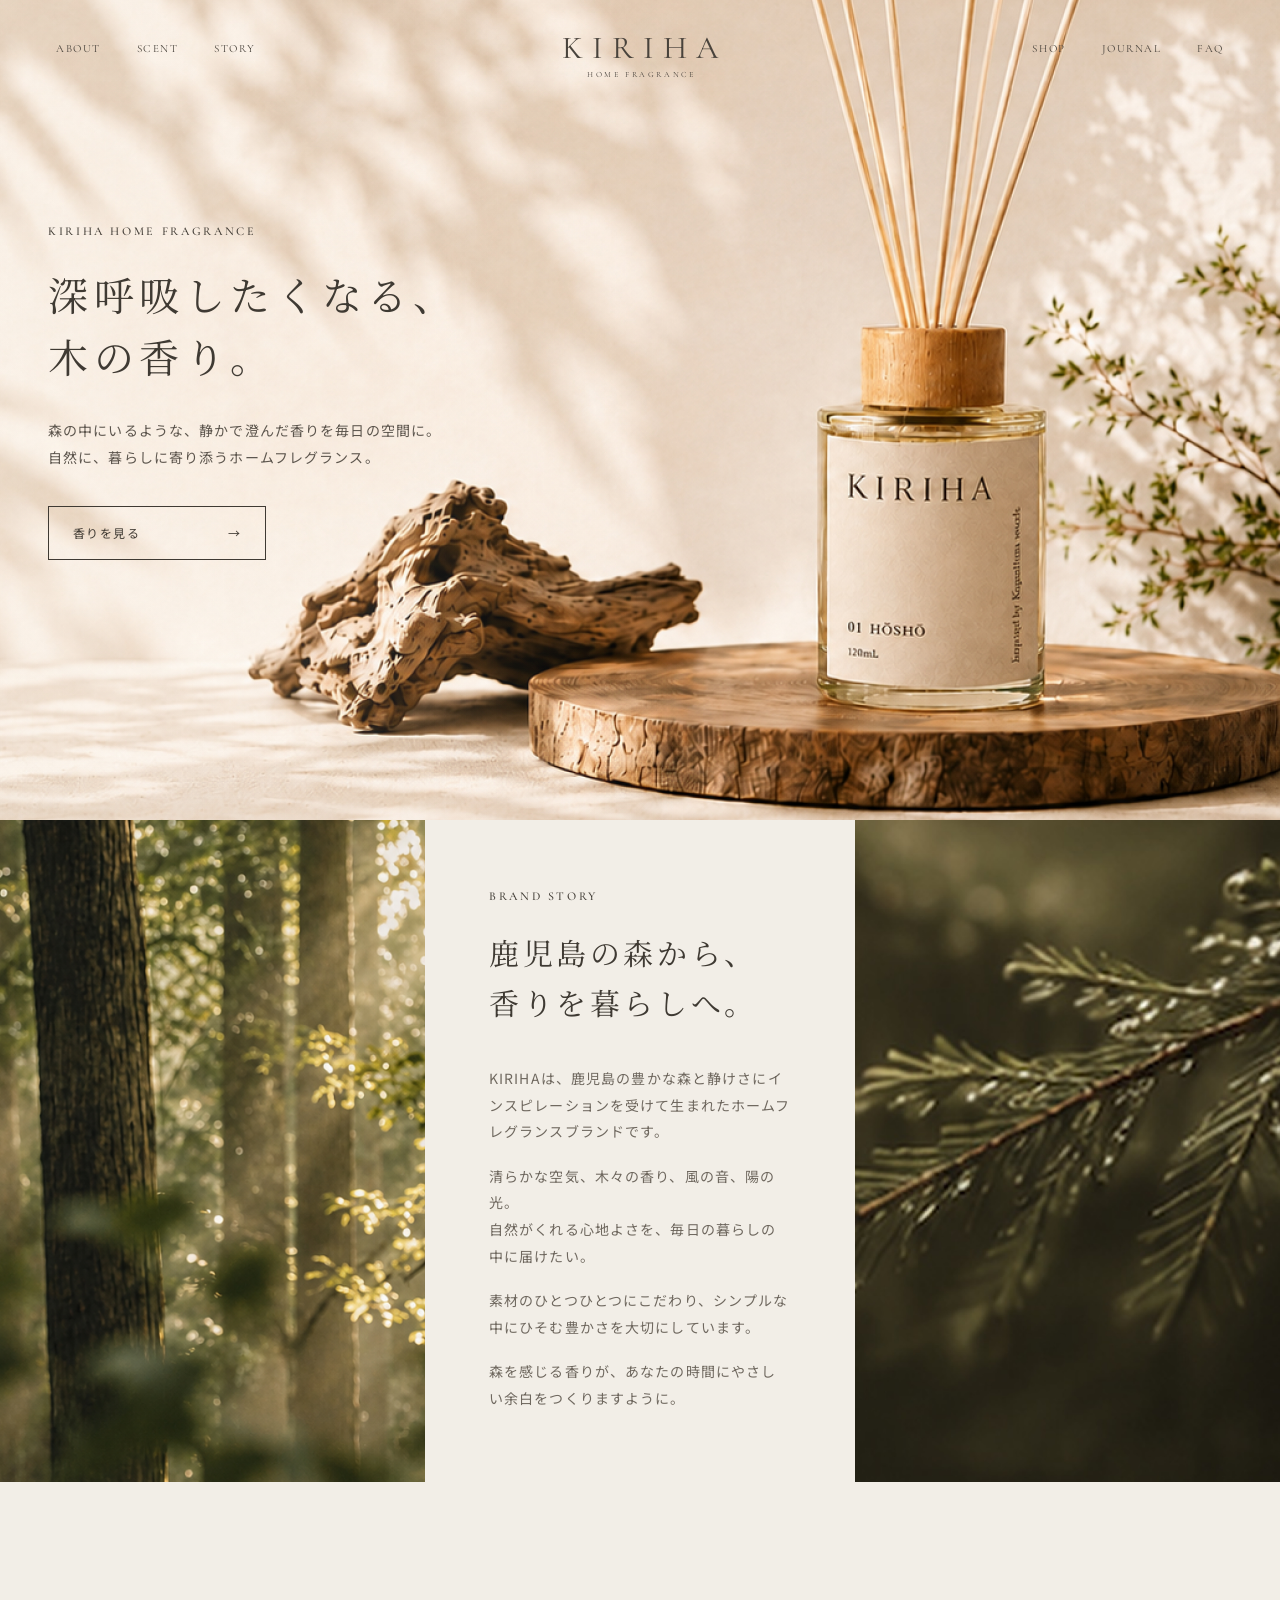
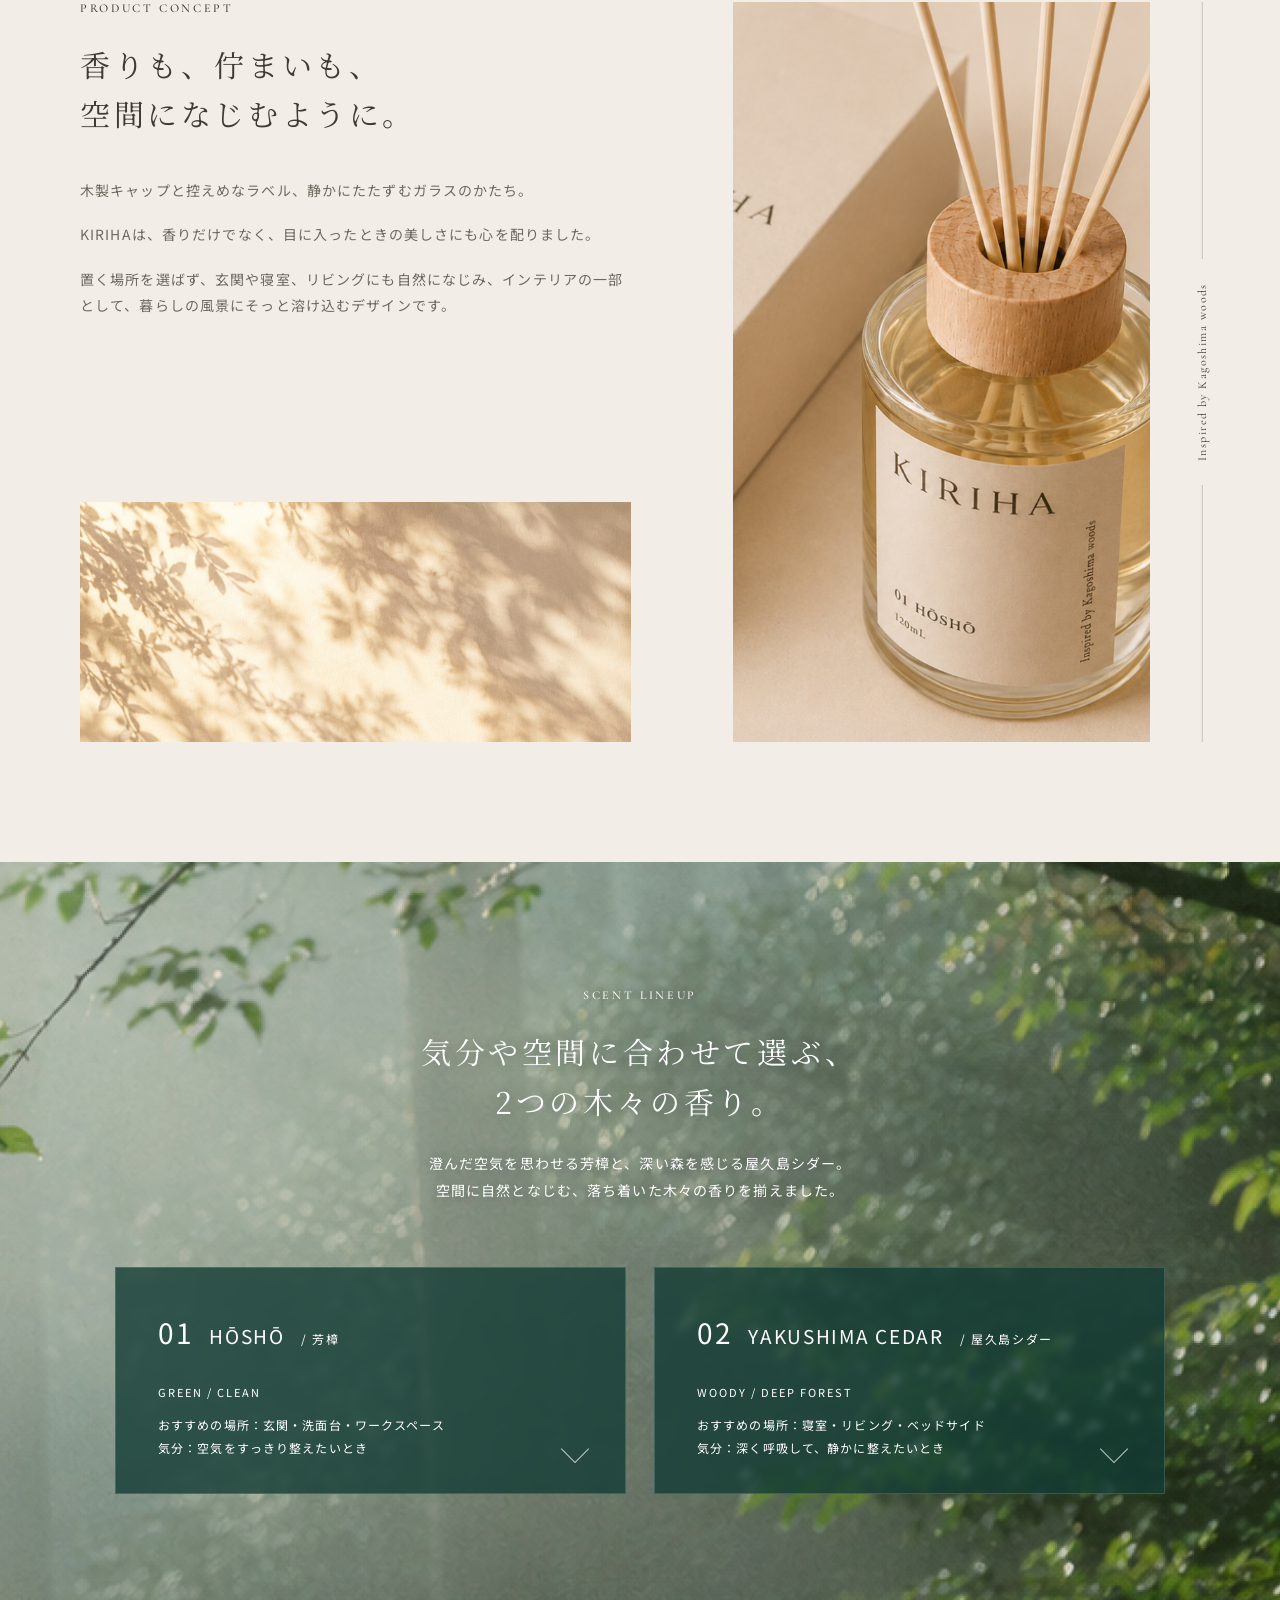
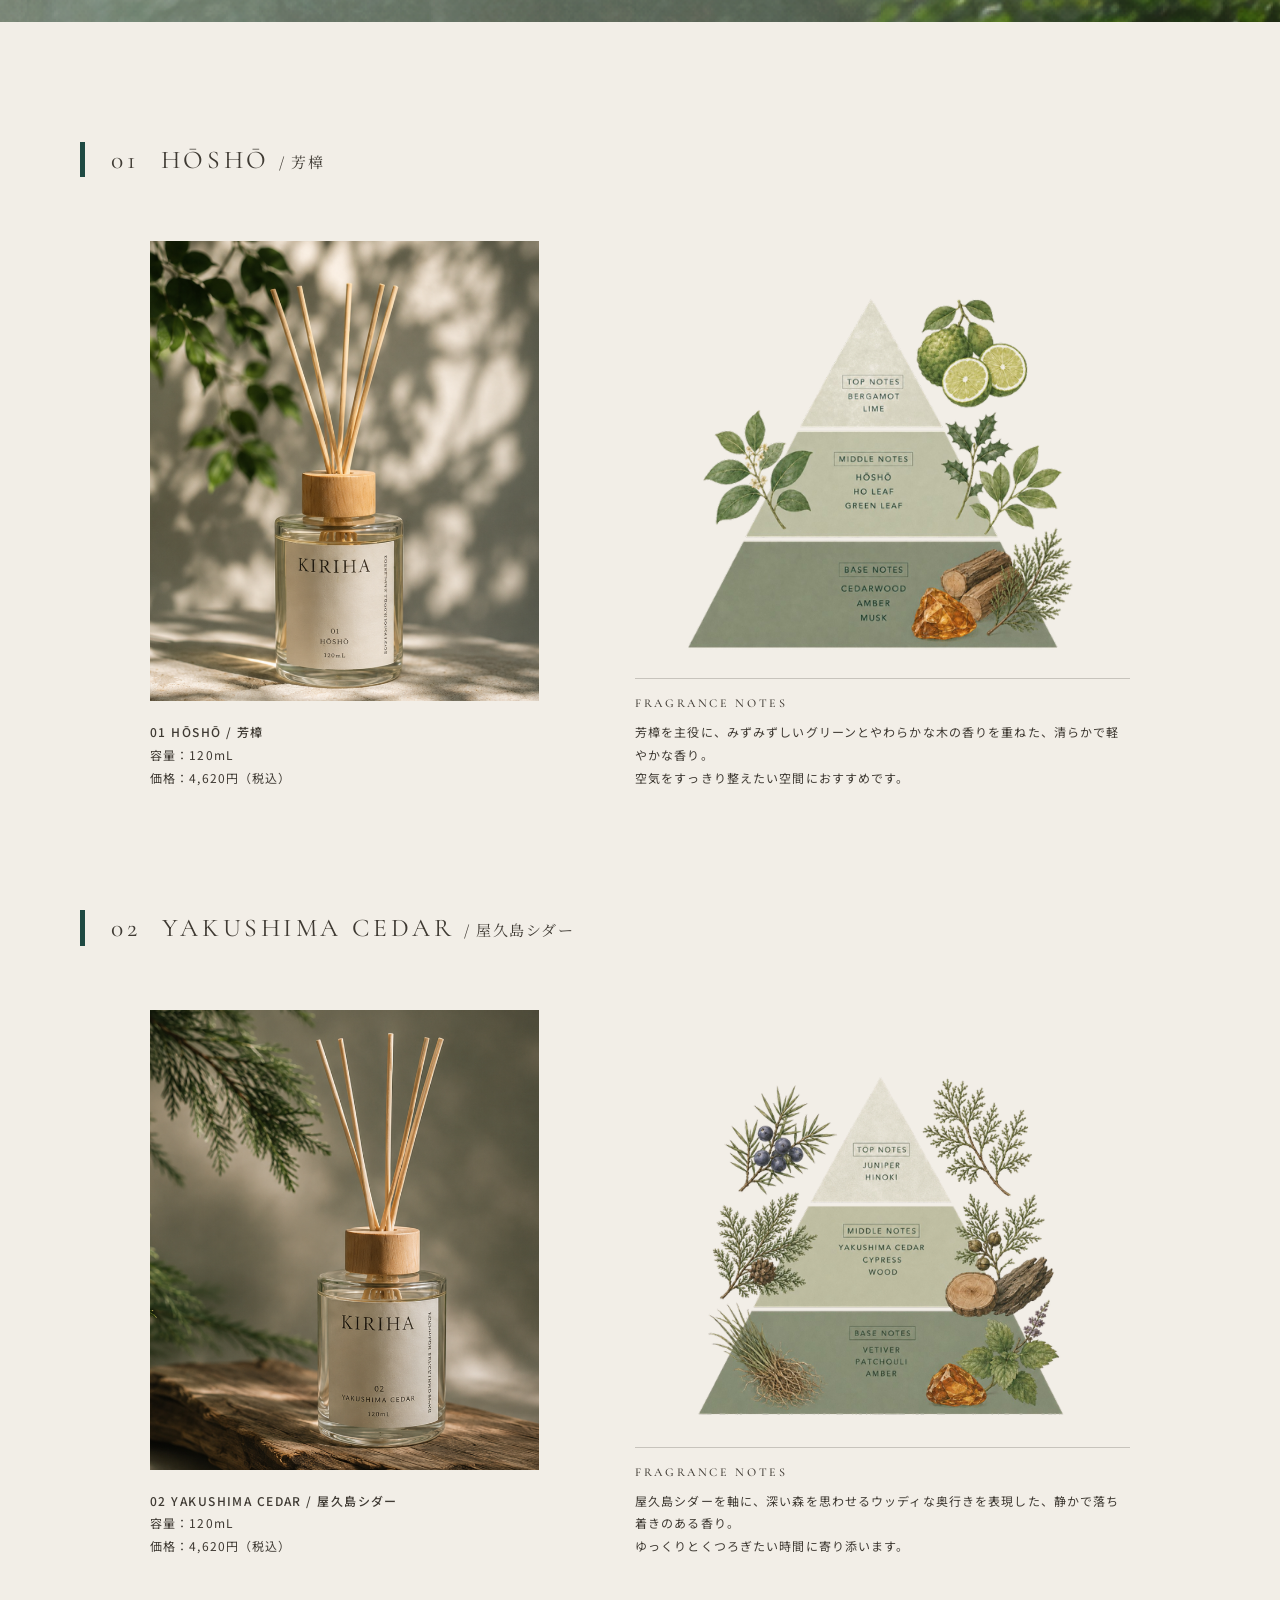
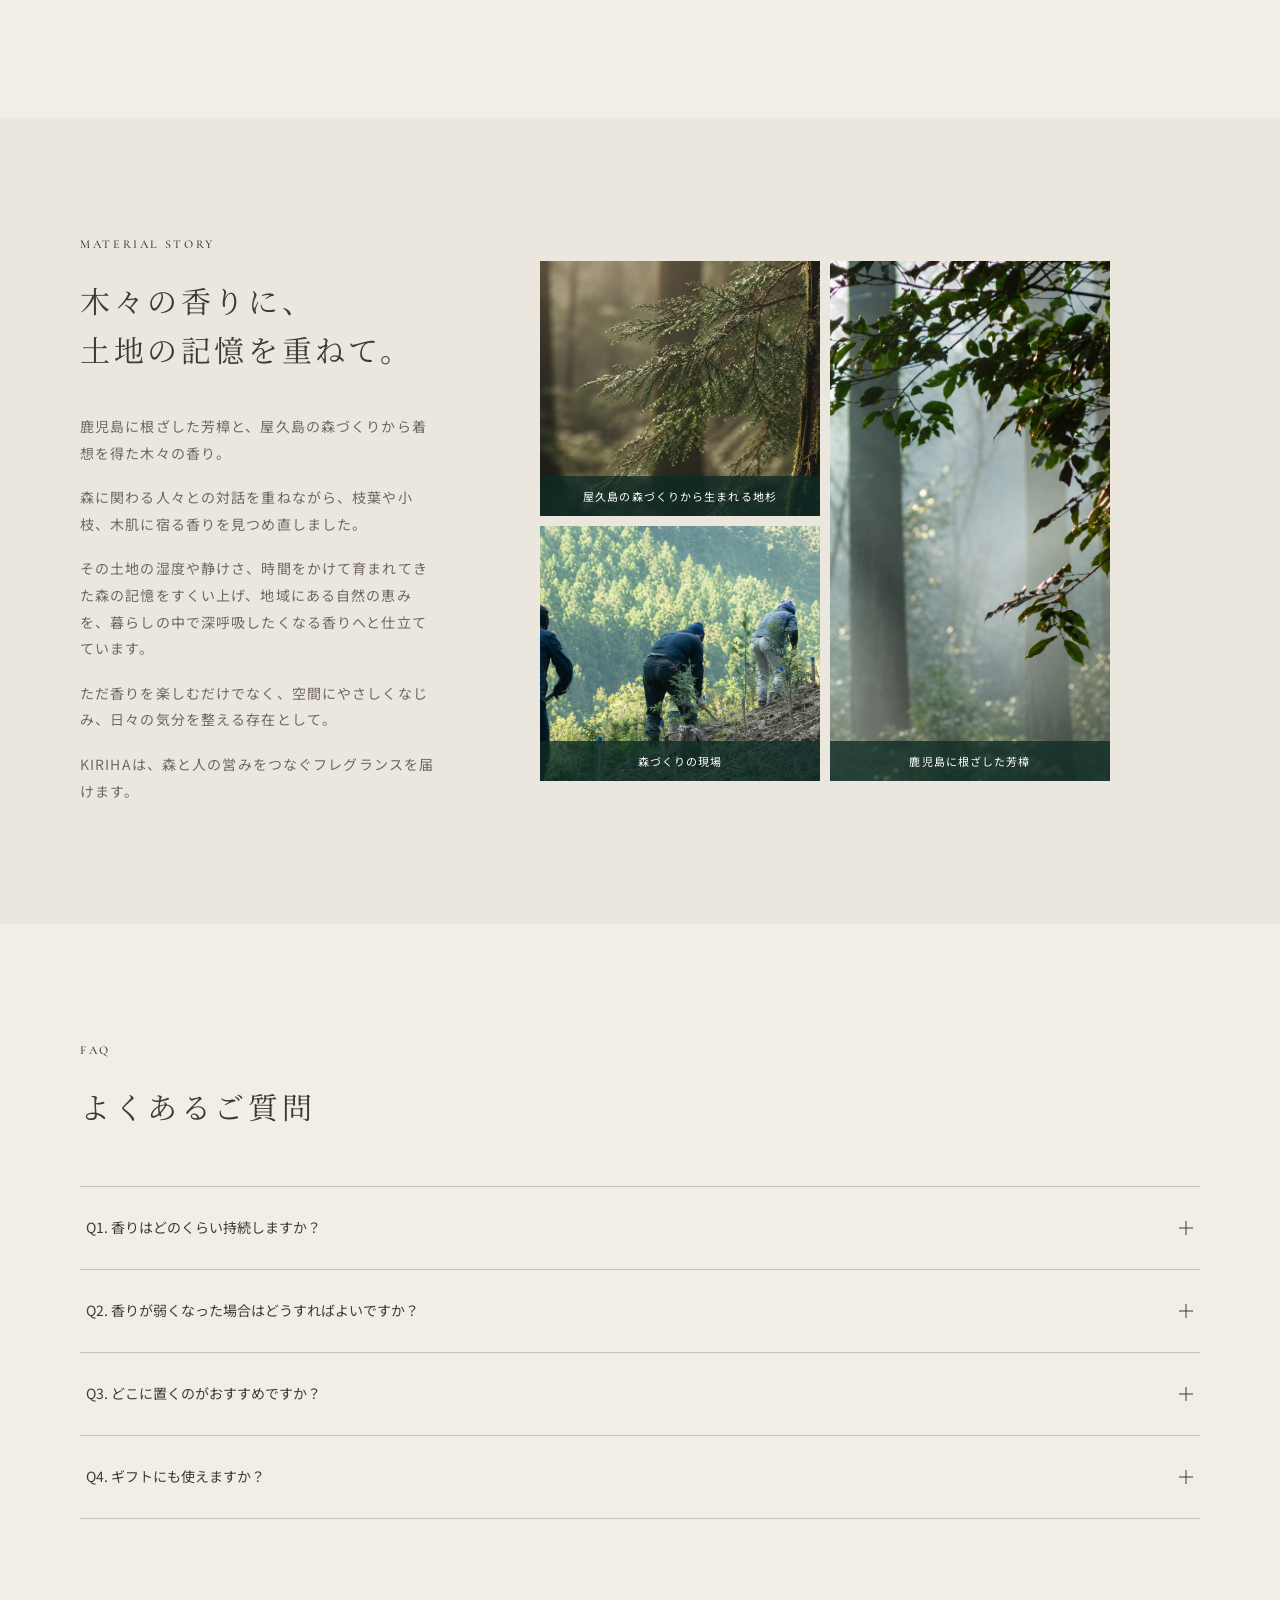
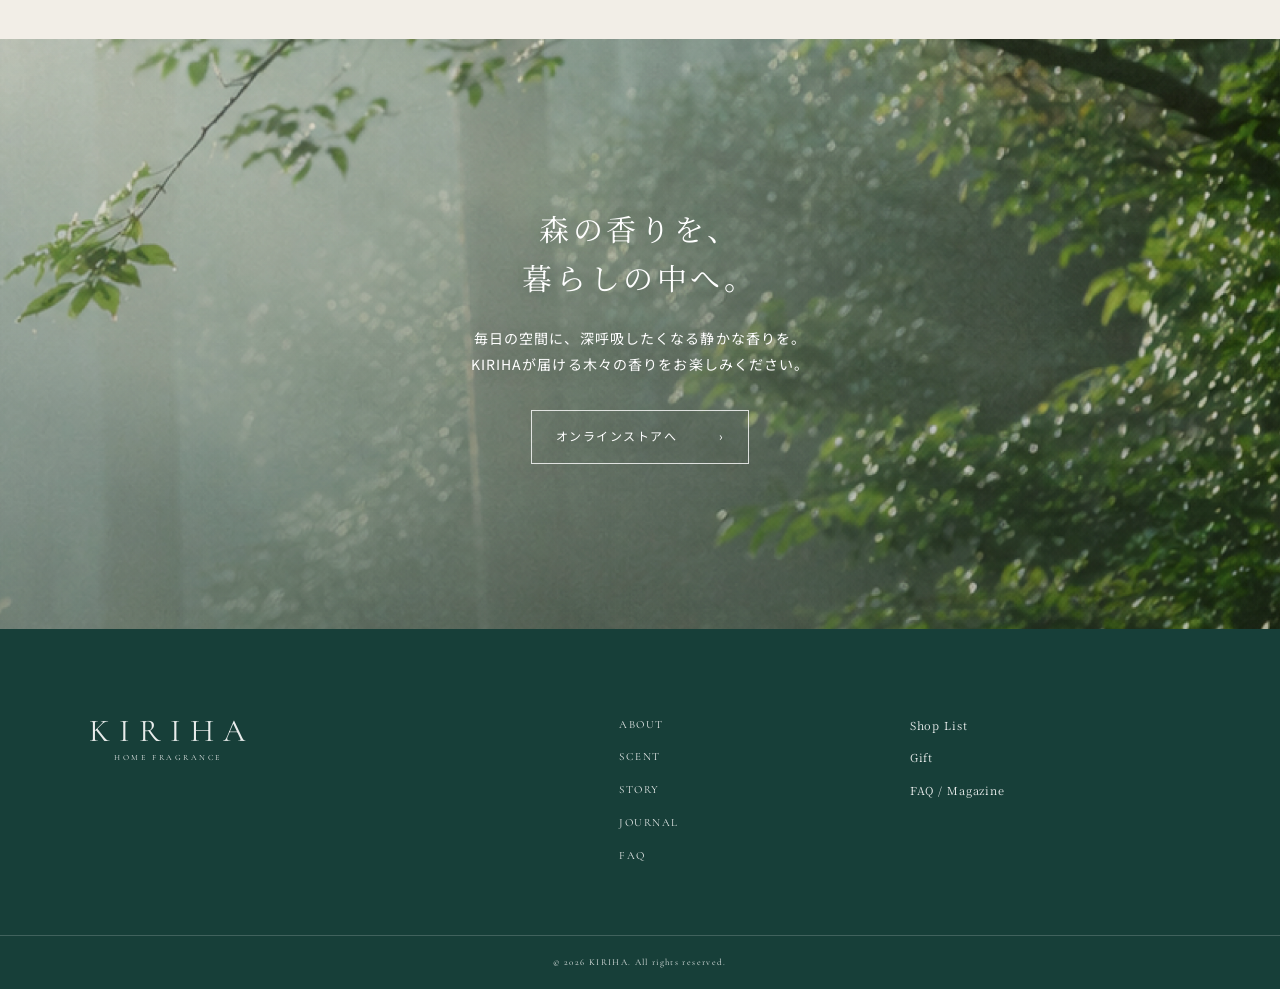
==== index.html @ 24408961 "調整" ====
<!DOCTYPE html>
<html lang="ja">
<head>
  <meta charset="UTF-8">
  <meta name="viewport" content="width=device-width, initial-scale=1.0">
  <meta name="description" content="鹿児島の森から、木々の香りを暮らしへ届けるKIRIHA HOME FRAGRANCE。">
  <title>KIRIHA HOME FRAGRANCE</title>
  <link rel="preconnect" href="https://fonts.googleapis.com">
  <link rel="preconnect" href="https://fonts.gstatic.com" crossorigin>
  <link href="https://fonts.googleapis.com/css2?family=Cormorant+Garamond:wght@400;500&family=Noto+Sans+JP:wght@400;500&family=Noto+Serif+JP:wght@400;500&display=swap" rel="stylesheet">
  <link rel="stylesheet" href="css/style.css?v=10">
</head>
<body>
  <header class="header">
    <nav class="header__nav" aria-label="メインナビゲーション">
      <div class="header__links header__links--left">
        <a href="#brand-story">ABOUT</a>
        <a href="#scent">SCENT</a>
        <a href="#material">STORY</a>
      </div>
      <a class="logo" href="#top" aria-label="KIRIHA トップへ">
        <span class="logo__main">KIRIHA</span>
        <span class="logo__sub">HOME FRAGRANCE</span>
      </a>
      <div class="header__links header__links--right">
        <a href="#products">SHOP</a>
        <a href="#material">JOURNAL</a>
        <a href="#faq">FAQ</a>
      </div>
    </nav>
  </header>

  <main>
    <section class="hero" id="top">
      <img class="hero__image" src="images/hero-main.jpg" alt="木漏れ日の中に置かれたKIRIHAのホームフレグランス">
      <div class="hero__content">
        <p class="eyebrow">KIRIHA HOME FRAGRANCE</p>
        <h1 class="hero__title">深呼吸したくなる、<br>木の香り。</h1>
        <p class="hero__text">森の中にいるような、静かで澄んだ香りを毎日の空間に。<br>自然に、暮らしに寄り添うホームフレグランス。</p>
        <a class="button button--outline" href="#scent">香りを見る<span aria-hidden="true">→</span></a>
      </div>
    </section>

    <section class="brand-story section" id="brand-story">
      <div class="brand-story__grid">
        <div class="brand-story__image brand-story__image--forest">
          <img src="images/brand-story-forest.jpg" alt="木漏れ日が差し込む鹿児島の森">
        </div>
        <div class="brand-story__content">
          <p class="eyebrow">BRAND STORY</p>
          <h2 class="section-title">鹿児島の森から、<br>香りを暮らしへ。</h2>
          <div class="body-copy">
            <p>KIRIHAは、鹿児島の豊かな森と静けさにインスピレーションを受けて生まれたホームフレグランスブランドです。</p>
            <p>清らかな空気、木々の香り、風の音、陽の光。<br>自然がくれる心地よさを、毎日の暮らしの中に届けたい。</p>
            <p>素材のひとつひとつにこだわり、シンプルな中にひそむ豊かさを大切にしています。</p>
            <p>森を感じる香りが、あなたの時間にやさしい余白をつくりますように。</p>
          </div>
        </div>
        <div class="brand-story__image brand-story__image--branch">
          <img src="images/brand-story-cedar-branch.jpg" alt="静かな光を受ける杉の枝葉">
        </div>
      </div>
    </section>

    <section class="concept section" id="concept">
      <div class="container concept__grid">
        <div class="concept__content">
          <div>
            <p class="eyebrow">PRODUCT CONCEPT</p>
            <h2 class="section-title">香りも、佇まいも、<br>空間になじむように。</h2>
            <div class="body-copy">
              <p>木製キャップと控えめなラベル、静かにたたずむガラスのかたち。</p>
              <p>KIRIHAは、香りだけでなく、目に入ったときの美しさにも心を配りました。</p>
              <p>置く場所を選ばず、玄関や寝室、リビングにも自然になじみ、インテリアの一部として、暮らしの風景にそっと溶け込むデザインです。</p>
            </div>
          </div>
          <div class="concept__shadow">
            <img src="images/product-concept-shadow.jpg" alt="やわらかな木漏れ日の影">
          </div>
        </div>
        <div class="concept__visual">
          <img src="images/product-concept-main.jpg" alt="木製キャップをあしらったKIRIHAのフレグランスボトル">
          <p class="concept__vertical">Inspired by Kagoshima woods</p>
        </div>
      </div>
    </section>

    <section class="scent" id="scent">
      <img class="scent__background" src="images/section-scent-bg.jpg" alt="光が差し込む緑豊かな森">
      <div class="container scent__content">
        <div class="scent__heading">
          <p class="eyebrow">SCENT LINEUP</p>
          <h2 class="section-title">気分や空間に合わせて選ぶ、<br>2つの木々の香り。</h2>
          <p>澄んだ空気を思わせる芳樟と、深い森を感じる屋久島シダー。<br>空間に自然となじむ、落ち着いた木々の香りを揃えました。</p>
        </div>
        <div class="scent__cards">
          <a class="scent-card" href="#hosho">
            <div class="scent-card__title"><span>01</span><h3>HŌSHŌ</h3><span>/ 芳樟</span></div>
            <p class="scent-card__tone">GREEN / CLEAN</p>
            <p>おすすめの場所：玄関・洗面台・ワークスペース</p>
            <p>気分：空気をすっきり整えたいとき</p>
            <span class="scent-card__arrow" aria-hidden="true"></span>
          </a>
          <a class="scent-card" href="#cedar">
            <div class="scent-card__title"><span>02</span><h3>YAKUSHIMA CEDAR</h3><span>/ 屋久島シダー</span></div>
            <p class="scent-card__tone">WOODY / DEEP FOREST</p>
            <p>おすすめの場所：寝室・リビング・ベッドサイド</p>
            <p>気分：深く呼吸して、静かに整えたいとき</p>
            <span class="scent-card__arrow" aria-hidden="true"></span>
          </a>
        </div>
      </div>
    </section>

    <section class="products section" id="products">
      <article class="product container" id="hosho">
        <h2 class="product__heading"><span>01</span> HŌSHŌ <small>/ 芳樟</small></h2>
        <div class="product__grid">
          <div class="product__item">
            <div class="product__image"><img src="images/product-hosho.png" alt="01 HŌSHŌ 芳樟の商品"></div>
            <p><strong>01 HŌSHŌ / 芳樟</strong><br>容量：120mL<br>価格：4,620円（税込）</p>
          </div>
          <div class="product__notes">
            <img src="images/fragrance1_transparent_700px 1.png" alt="芳樟の香りのピラミッド">
            <div>
              <p class="eyebrow">FRAGRANCE NOTES</p>
              <p>芳樟を主役に、みずみずしいグリーンとやわらかな木の香りを重ねた、清らかで軽やかな香り。<br>空気をすっきり整えたい空間におすすめです。</p>
            </div>
          </div>
        </div>
      </article>

      <article class="product container" id="cedar">
        <h2 class="product__heading"><span>02</span> YAKUSHIMA CEDAR <small>/ 屋久島シダー</small></h2>
        <div class="product__grid">
          <div class="product__item">
            <div class="product__image"><img src="images/product-yakushima-cedar.png" alt="02 YAKUSHIMA CEDAR 屋久島シダーの商品"></div>
            <p><strong>02 YAKUSHIMA CEDAR / 屋久島シダー</strong><br>容量：120mL<br>価格：4,620円（税込）</p>
          </div>
          <div class="product__notes">
            <img src="images/fragrance2_transparent_700px 1.png" alt="屋久島シダーの香りのピラミッド">
            <div>
              <p class="eyebrow">FRAGRANCE NOTES</p>
              <p>屋久島シダーを軸に、深い森を思わせるウッディな奥行きを表現した、静かで落ち着きのある香り。<br>ゆっくりとくつろぎたい時間に寄り添います。</p>
            </div>
          </div>
        </div>
      </article>
    </section>

    <section class="material section" id="material">
      <div class="container material__grid">
        <div class="material__content">
          <p class="eyebrow">MATERIAL STORY</p>
          <h2 class="section-title">木々の香りに、<br>土地の記憶を重ねて。</h2>
          <div class="body-copy">
            <p>鹿児島に根ざした芳樟と、屋久島の森づくりから着想を得た木々の香り。</p>
            <p>森に関わる人々との対話を重ねながら、枝葉や小枝、木肌に宿る香りを見つめ直しました。</p>
            <p>その土地の湿度や静けさ、時間をかけて育まれてきた森の記憶をすくい上げ、地域にある自然の恵みを、暮らしの中で深呼吸したくなる香りへと仕立てています。</p>
            <p>ただ香りを楽しむだけでなく、空間にやさしくなじみ、日々の気分を整える存在として。</p>
            <p>KIRIHAは、森と人の営みをつなぐフレグランスを届けます。</p>
          </div>
        </div>
        <div class="material__gallery">
          <figure class="material__photo material__photo--cedar">
            <img src="images/material-cedar.jpg" alt="屋久島の地杉">
            <figcaption>屋久島の森づくりから生まれる地杉</figcaption>
          </figure>
          <figure class="material__photo material__photo--work">
            <img src="images/material-forest-work.jpg" alt="森づくりに取り組む人">
            <figcaption>森づくりの現場</figcaption>
          </figure>
          <figure class="material__photo material__photo--forest">
            <img src="images/material-kagoshima-forest.jpg" alt="鹿児島の森の芳樟">
            <figcaption>鹿児島に根ざした芳樟</figcaption>
          </figure>
        </div>
      </div>
    </section>

    <section class="faq section" id="faq">
      <div class="container faq__inner">
        <p class="eyebrow">FAQ</p>
        <h2 class="section-title">よくあるご質問</h2>
        <div class="faq__list">
          <article class="faq-item">
            <h3><button class="faq-item__question" type="button" aria-expanded="false"><span>Q1. 香りはどのくらい持続しますか？</span><span class="faq-item__icon" aria-hidden="true"></span></button></h3>
            <div class="faq-item__answer"><p>A. 使用環境にもよりますが、約1.5〜2ヶ月を目安にお楽しみいただけます。</p></div>
          </article>
          <article class="faq-item">
            <h3><button class="faq-item__question" type="button" aria-expanded="false"><span>Q2. 香りが弱くなった場合はどうすればよいですか？</span><span class="faq-item__icon" aria-hidden="true"></span></button></h3>
            <div class="faq-item__answer"><p>A. リードスティックを上下入れ替えることで、香りが広がりやすくなります。</p></div>
          </article>
          <article class="faq-item">
            <h3><button class="faq-item__question" type="button" aria-expanded="false"><span>Q3. どこに置くのがおすすめですか？</span><span class="faq-item__icon" aria-hidden="true"></span></button></h3>
            <div class="faq-item__answer"><p>A. 玄関、寝室、リビング、ワークスペースなど、空気を整えたい場所におすすめです。</p></div>
          </article>
          <article class="faq-item">
            <h3><button class="faq-item__question" type="button" aria-expanded="false"><span>Q4. ギフトにも使えますか？</span><span class="faq-item__icon" aria-hidden="true"></span></button></h3>
            <div class="faq-item__answer"><p>A. 落ち着いた佇まいのパッケージなので、季節の贈りものや引っ越し祝いにもおすすめです。</p></div>
          </article>
        </div>
      </div>
    </section>

    <section class="cta">
      <div class="cta__content">
        <h2 class="section-title">森の香りを、<br>暮らしの中へ。</h2>
        <p>毎日の空間に、深呼吸したくなる静かな香りを。<br>KIRIHAが届ける木々の香りをお楽しみください。</p>
        <a class="button button--light" href="#products">オンラインストアへ<span aria-hidden="true">›</span></a>
      </div>
    </section>
  </main>

  <footer class="footer">
    <div class="container footer__grid">
      <a class="logo logo--footer" href="#top"><span class="logo__main">KIRIHA</span><span class="logo__sub">HOME FRAGRANCE</span></a>
      <nav class="footer__nav" aria-label="フッターナビゲーション">
        <a href="#brand-story">ABOUT</a><a href="#scent">SCENT</a><a href="#material">STORY</a><a href="#material">JOURNAL</a><a href="#faq">FAQ</a>
      </nav>
      <nav class="footer__nav footer__nav--sub" aria-label="ショップ情報">
        <a href="#products">Shop List</a><a href="#products">Gift</a><a href="#faq">FAQ / Magazine</a>
      </nav>
    </div>
    <p class="footer__copyright">© 2026 KIRIHA. All rights reserved.</p>
  </footer>
  <script src="js/main.js"></script>
</body>
</html>
---- css/style.css ----
:root {
  --color-bg: #ebe7de;
  --color-bg-light: #f2eee7;
  --color-text: #3f3a33;
  --color-muted: #6f685f;
  --color-green: #1f4a43;
  --color-deep-green: #173f39;
  --color-line: rgba(63, 58, 51, 0.24);
  --section-space-xl: 160px;
  --section-space-lg: 140px;
  --section-space-md: 120px;
  --section-space-sm: 96px;
  --section-space-sp: 72px;
  --content-width: 1120px;
  --content-width-wide: 1440px;
  --font-serif: "Noto Serif JP", "Yu Mincho", "Hiragino Mincho ProN", serif;
  --font-sans: "Noto Sans JP", "Hiragino Kaku Gothic ProN", "Yu Gothic", "Meiryo", sans-serif;
  --font-en: "Cormorant Garamond", Georgia, serif;
}

* {
  box-sizing: border-box;
}

html {
  scroll-behavior: smooth;
}

body {
  margin: 0;
  overflow-x: hidden;
  background: var(--color-bg-light);
  color: var(--color-text);
  font-family: var(--font-sans);
  font-size: 14px;
  font-weight: 400;
  line-height: 1.9;
  letter-spacing: 0.08em;
}

body,
button {
  -webkit-font-smoothing: antialiased;
}

img {
  display: block;
  width: 100%;
  height: 100%;
  object-fit: cover;
}

a {
  color: inherit;
  text-decoration: none;
}

h1,
h2,
h3,
p,
figure {
  margin: 0;
}

button {
  color: inherit;
  font: inherit;
}

.container {
  width: min(calc(100% - 96px), var(--content-width));
  margin: 0 auto;
}

.section {
  padding: var(--section-space-md) 0;
}

.eyebrow {
  margin-bottom: 26px;
  font-family: var(--font-en);
  font-size: 12px;
  font-weight: 500;
  line-height: 1;
  letter-spacing: 0.22em;
}

.hero__title,
.section-title {
  font-family: var(--font-serif);
}

.section-title {
  font-size: clamp(30px, 2.3vw, 46px);
  font-weight: 400;
  line-height: 1.65;
  letter-spacing: 0.12em;
}

.body-copy {
  display: grid;
  gap: 18px;
  margin-top: 38px;
  color: var(--color-muted);
}

.button {
  display: inline-flex;
  align-items: center;
  justify-content: space-between;
  width: 218px;
  min-height: 54px;
  padding: 0 24px;
  border: 1px solid currentColor;
  font-size: 12px;
  letter-spacing: 0.12em;
  transition: background-color 0.25s ease, color 0.25s ease;
}

.button--outline:hover {
  background: var(--color-green);
  color: #fff;
}

.button--light {
  border-color: rgba(255, 255, 255, 0.8);
  color: #fff;
}

.button--light:hover {
  background: rgba(255, 255, 255, 0.5);
  color: var(--color-green);
}

/* Header */
.header {
  position: absolute;
  top: 0;
  left: 0;
  z-index: 10;
  width: 100%;
  color: #49433c;
}

.header__nav {
  display: grid;
  grid-template-columns: 1fr auto 1fr;
  align-items: start;
  width: min(calc(100% - 112px), 1660px);
  margin: 0 auto;
  padding-top: 32px;
}

.header__links {
  display: flex;
  gap: 36px;
  padding-top: 7px;
  font-family: var(--font-en);
  font-size: 11px;
  letter-spacing: 0.14em;
}

.header__links--right {
  justify-content: flex-end;
}

.header__links a,
.footer__nav a {
  transition: opacity 0.2s ease;
}

.header__links a:hover,
.footer__nav a:hover {
  opacity: 0.55;
}

.logo {
  display: inline-grid;
  justify-items: center;
  gap: 7px;
  line-height: 1;
}

.logo__main {
  font-family: var(--font-en);
  font-size: 32px;
  letter-spacing: 0.28em;
  text-indent: 0.28em;
}

.logo__sub {
  font-family: var(--font-en);
  font-size: 8px;
  letter-spacing: 0.32em;
  text-indent: 0.32em;
}

/* Hero */
.hero {
  position: relative;
  min-height: 820px;
  overflow: hidden;
}

.hero::after {
  position: absolute;
  inset: 0;
  content: "";
  background: linear-gradient(90deg, rgba(248, 243, 233, 0.22) 0%, rgba(248, 243, 233, 0) 54%);
  pointer-events: none;
}

.hero__image {
  position: absolute;
  inset: 0;
  object-position: center center;
}

.hero__content {
  position: relative;
  z-index: 1;
  width: min(calc(100% - 96px), var(--content-width-wide));
  margin: 0 auto;
  padding-top: 225px;
}

.hero__title {
  margin-bottom: 30px;
  font-size: clamp(40px, 3vw, 58px);
  font-weight: 400;
  line-height: 1.55;
  letter-spacing: 0.14em;
}

.hero__text {
  max-width: 590px;
  margin-bottom: 36px;
  color: #5c554d;
}

/* Brand Story */
.brand-story {
  background: var(--color-bg);
}

.brand-story.section {
  padding-top: 0;
  padding-bottom: 0;
}

.brand-story__grid {
  display: grid;
  grid-template-columns: minmax(0, 1fr) minmax(430px, 0.9fr) minmax(0, 1fr);
  align-items: stretch;
  max-width: 1920px;
  min-height: 600px;
  margin: 0 auto;
}

.brand-story__image {
  min-height: 600px;
  overflow: hidden;
}

.brand-story__image--forest img {
  object-position: 53% center;
}

.brand-story__image--branch img {
  object-position: 48% center;
}

.brand-story__content {
  display: flex;
  flex-direction: column;
  justify-content: center;
  padding: 70px 64px;
  background: var(--color-bg-light);
}

/* Product Concept */
.concept {
  background: var(--color-bg-light);
}

.concept__grid {
  display: grid;
  grid-template-columns: minmax(0, 0.92fr) minmax(440px, 0.78fr);
  align-items: center;
  gap: clamp(80px, 8vw, 140px);
  max-width: var(--content-width);
}

.concept__content {
  display: grid;
  align-self: stretch;
  align-content: space-between;
  gap: 62px;
}

.concept__shadow {
  height: 240px;
  overflow: hidden;
}

.concept__shadow img {
  object-position: center 58%;
}

.concept__visual {
  position: relative;
  height: 740px;
  margin-right: 50px;
}

.concept__visual > img {
  object-position: center center;
}

.concept__vertical {
  position: absolute;
  top: 0;
  right: -64px;
  display: flex;
  align-items: center;
  height: 100%;
  padding: 0;
  font-family: var(--font-en);
  font-size: 12px;
  letter-spacing: 0.12em;
  transform: rotate(180deg);
  transform-origin: center;
  writing-mode: vertical-rl;
}

.concept__vertical::before,
.concept__vertical::after {
  flex: 1 1 auto;
  width: 1px;
  min-height: 0;
  background: var(--color-line);
  content: "";
}

.concept__vertical::before {
  margin-bottom: 24px;
}

.concept__vertical::after {
  margin-top: 24px;
}

/* Scent Lineup */
.scent {
  position: relative;
  display: flex;
  align-items: center;
  min-height: 760px;
  overflow: hidden;
  color: #fff;
}

.scent::after {
  position: absolute;
  inset: 0;
  content: "";
  background: rgba(14, 42, 35, 0.08);
}

.scent__background {
  position: absolute;
  inset: 0;
  object-position: center center;
}

.scent__content {
  position: relative;
  z-index: 1;
}

.scent__heading {
  max-width: 680px;
  margin: 0 auto 64px;
  text-align: center;
  text-shadow: 0 1px 14px rgba(8, 35, 29, 0.32);
}

.scent__heading .section-title {
  margin-bottom: 24px;
}

.scent__cards {
  display: grid;
  grid-template-columns: repeat(2, minmax(0, 1fr));
  gap: 28px;
  max-width: 1050px;
  margin: 0 auto;
}

.scent-card {
  position: relative;
  min-height: 220px;
  padding: 38px 42px 34px;
  border: 1px solid rgba(255, 255, 255, 0.15);
  background: rgba(17, 60, 52, 0.78);
  font-family: var(--font-sans);
  backdrop-filter: blur(3px);
  transition: background-color 0.25s ease, transform 0.25s ease;
}

.scent-card:hover {
  background: rgba(13, 52, 45, 0.92);
  transform: translateY(-4px);
}

.scent-card__title {
  display: flex;
  align-items: baseline;
  gap: 16px;
  margin-bottom: 22px;
  font-family: var(--font-sans);
  letter-spacing: 0.12em;
}

.scent-card__title h3 {
  font-size: 19px;
  font-weight: 400;
}

.scent-card__title > span:first-child {
  font-size: 28px;
}

.scent-card__title > span:last-child {
  font-family: var(--font-sans);
  font-size: 12px;
}

.scent-card__tone {
  margin-bottom: 12px;
  font-family: var(--font-sans);
  font-size: 11px;
  letter-spacing: 0.18em;
}

.scent-card > p:not(.scent-card__tone) {
  font-size: 12px;
  line-height: 1.85;
}

.scent-card__arrow {
  position: absolute;
  right: 40px;
  bottom: 34px;
  width: 20px;
  height: 20px;
  border-right: 1px solid rgba(255, 255, 255, 0.7);
  border-bottom: 1px solid rgba(255, 255, 255, 0.7);
  transform: rotate(45deg);
}

/* Product Details */
.products {
  padding-bottom: var(--section-space-xl);
  background: var(--color-bg-light);
}

.product {
  max-width: 1120px;
}

.product + .product {
  margin-top: var(--section-space-md);
}

.product__heading {
  margin-bottom: 64px;
  padding-left: 26px;
  border-left: 5px solid var(--color-green);
  font-family: var(--font-en);
  font-size: clamp(24px, 2vw, 34px);
  font-weight: 400;
  line-height: 1.4;
  letter-spacing: 0.14em;
}

.product__heading span {
  margin-right: 12px;
  font-size: inherit;
}

.product__heading small {
  font-family: var(--font-serif);
  font-size: 15px;
  letter-spacing: 0.1em;
}

.product__grid {
  display: grid;
  grid-template-columns: minmax(0, 0.88fr) minmax(0, 1.12fr);
  align-items: end;
  gap: 96px;
  padding: 0 70px;
}

.product__item {
  display: grid;
  gap: 20px;
}

.product__image {
  height: 460px;
  overflow: hidden;
}

.product__image img {
  object-position: center center;
}

.product__item p,
.product__notes p {
  font-size: 12px;
}

.product__item strong {
  font-family: var(--font-sans);
  font-weight: 500;
  letter-spacing: 0.12em;
}

.product__notes {
  display: grid;
  gap: 24px;
}

.product__notes > img {
  height: 370px;
  object-fit: contain;
}

.product__notes .eyebrow {
  margin-bottom: 12px;
  padding-top: 18px;
  border-top: 1px solid var(--color-line);
}

/* Material Story */
.material {
  background: var(--color-bg);
}

.material__grid {
  display: grid;
  grid-template-columns: minmax(0, 0.8fr) minmax(570px, 1fr);
  align-items: center;
  gap: 100px;
  max-width: var(--content-width);
}

.material__gallery {
  display: grid;
  grid-template-columns: 1fr 1fr;
  grid-template-rows: 255px 255px;
  gap: 10px;
}

.material__photo {
  position: relative;
  overflow: hidden;
}

.material__photo--forest {
  grid-column: 2;
  grid-row: 1 / 3;
}

.material__photo img {
  transition: transform 0.5s ease;
}

.material__photo:hover img {
  transform: scale(1.025);
}

.material__photo figcaption {
  position: absolute;
  right: 0;
  bottom: 0;
  left: 0;
  padding: 12px 16px;
  background: rgba(12, 43, 37, 0.76);
  color: #fff;
  font-size: 11px;
  line-height: 1.5;
  text-align: center;
}

/* FAQ */
.faq {
  background: var(--color-bg-light);
}

.faq__inner {
  max-width: 1120px;
}

.faq__list {
  margin-top: 54px;
  border-top: 1px solid var(--color-line);
}

.faq-item {
  border-bottom: 1px solid var(--color-line);
}

.faq-item h3 {
  font-size: inherit;
  font-weight: inherit;
}

.faq-item__question {
  display: flex;
  align-items: center;
  justify-content: space-between;
  width: 100%;
  min-height: 82px;
  padding: 0 6px;
  border: 0;
  background: transparent;
  cursor: pointer;
  text-align: left;
}

.faq-item__icon {
  position: relative;
  flex: 0 0 auto;
  width: 16px;
  height: 16px;
}

.faq-item__icon::before,
.faq-item__icon::after {
  position: absolute;
  top: 50%;
  left: 50%;
  width: 14px;
  height: 1px;
  background: currentColor;
  content: "";
  transform: translate(-50%, -50%);
  transition: transform 0.25s ease;
}

.faq-item__icon::after {
  transform: translate(-50%, -50%) rotate(90deg);
}

.faq-item--open .faq-item__icon::after {
  transform: translate(-50%, -50%) rotate(0deg);
}

.faq-item__answer {
  max-height: 0;
  overflow: hidden;
  color: var(--color-muted);
  transition: max-height 0.35s ease;
}

.faq-item__answer p {
  padding: 0 44px 28px 28px;
}

/* Contact CTA */
.cta {
  position: relative;
  display: grid;
  place-items: center;
  min-height: 590px;
  padding: var(--section-space-sm) 24px;
  background-image: linear-gradient(rgba(31, 52, 46, 0.12), rgba(31, 52, 46, 0.28)), url("../images/section-scent-bg.jpg");
  background-position: center 42%;
  background-size: cover;
  color: #fff;
  text-align: center;
}

.cta__content {
  text-shadow: 0 2px 18px rgba(16, 40, 34, 0.35);
}

.cta .section-title {
  margin-bottom: 22px;
}

.cta p {
  margin-bottom: 32px;
}

/* Footer */
.footer {
  padding-top: 86px;
  background: var(--color-deep-green);
  color: rgba(255, 255, 255, 0.9);
}

.footer__grid {
  display: grid;
  grid-template-columns: 1.3fr 0.7fr 0.7fr;
  min-height: 220px;
}

.logo--footer {
  align-self: start;
  justify-self: start;
}

.footer__nav {
  display: flex;
  flex-direction: column;
  gap: 12px;
  font-family: var(--font-en);
  font-size: 11px;
  letter-spacing: 0.14em;
}

.footer__nav--sub {
  font-family: var(--font-serif);
  letter-spacing: 0.08em;
}

.footer__copyright {
  padding: 18px 24px;
  border-top: 1px solid rgba(255, 255, 255, 0.18);
  font-family: var(--font-en);
  font-size: 9px;
  letter-spacing: 0.15em;
  text-align: center;
}

/* Responsive */
@media (max-width: 1100px) {
  .brand-story__grid {
    grid-template-columns: 1fr 1.15fr;
  }

  .brand-story__image--branch {
    display: none;
  }

  .concept__grid {
    grid-template-columns: 1fr 0.8fr;
    gap: 64px;
  }

  .concept__visual {
    height: 620px;
  }

  .product__grid {
    gap: 60px;
    padding: 0 30px;
  }

  .material__grid {
    grid-template-columns: 1fr;
  }

  .material__content {
    max-width: 720px;
  }
}

@media (max-width: 767px) {
  body {
    font-size: 13px;
  }

  .container {
    width: min(calc(100% - 40px), var(--content-width));
  }

  .section {
    padding: var(--section-space-sp) 0;
  }

  .section-title {
    font-size: 27px;
    line-height: 1.65;
  }

  .eyebrow {
    margin-bottom: 18px;
  }

  .body-copy {
    gap: 14px;
    margin-top: 28px;
  }

  .header__nav {
    display: flex;
    justify-content: center;
    width: 100%;
    padding-top: 24px;
  }

  .header__links {
    display: none;
  }

  .logo__main {
    font-size: 28px;
  }

  .hero {
    min-height: 720px;
  }

  .hero::after {
    background: linear-gradient(90deg, rgba(248, 243, 233, 0.76) 0%, rgba(248, 243, 233, 0.42) 52%, rgba(248, 243, 233, 0.04) 88%);
  }

  .hero__image {
    object-position: 45% center;
  }

  .hero__content {
    width: calc(100% - 40px);
    padding-top: 140px;
  }

  .hero__title {
    margin-bottom: 22px;
    font-size: 34px;
  }

  .hero__text {
    max-width: 270px;
    margin-bottom: 28px;
  }

  .hero__text br {
    display: none;
  }

  .button {
    width: 190px;
    min-height: 50px;
  }

  .brand-story__grid {
    display: flex;
    flex-direction: column;
    min-height: 0;
  }

  .brand-story__image {
    min-height: 340px;
  }

  .brand-story__content {
    padding: var(--section-space-sp) 20px;
  }

  .concept__grid {
    display: flex;
    flex-direction: column;
    gap: 48px;
  }

  .concept__content {
    gap: 40px;
  }

  .concept__shadow {
    height: 160px;
  }

  .concept__visual {
    width: 100%;
    height: 520px;
    margin: 0;
  }

  .concept__vertical {
    display: none;
  }

  .scent {
    min-height: 880px;
    padding: var(--section-space-sp) 0;
  }

  .scent__background {
    object-position: 58% center;
  }

  .scent__heading {
    margin-bottom: 42px;
  }

  .scent__heading br {
    display: none;
  }

  .scent__cards {
    grid-template-columns: 1fr;
    gap: 14px;
  }

  .scent-card {
    min-height: 212px;
    padding: 30px 26px;
  }

  .scent-card__title {
    flex-wrap: wrap;
    gap: 8px 12px;
  }

  .scent-card__arrow {
    right: 28px;
    bottom: 28px;
  }

  .products {
    padding-bottom: var(--section-space-sm);
  }

  .product + .product {
    margin-top: var(--section-space-sm);
  }

  .product__heading {
    margin-bottom: 42px;
    padding-left: 18px;
    font-size: 23px;
  }

  .product__heading small {
    display: block;
    margin-top: 5px;
  }

  .product__grid {
    grid-template-columns: 1fr;
    gap: 52px;
    padding: 0;
  }

  .product__image {
    height: auto;
    aspect-ratio: 0.81;
  }

  .product__notes > img {
    height: auto;
    aspect-ratio: 1 / 0.96;
  }

  .material__grid {
    gap: 50px;
  }

  .material__gallery {
    grid-template-columns: 1fr 1fr;
    grid-template-rows: 185px 260px;
  }

  .material__photo--forest {
    grid-column: 1 / 3;
    grid-row: 2;
  }

  .material__photo figcaption {
    padding: 9px 6px;
    font-size: 9px;
  }

  .faq__list {
    margin-top: 36px;
  }

  .faq-item__question {
    min-height: 72px;
    gap: 20px;
    font-size: 12px;
    line-height: 1.7;
  }

  .faq-item__answer p {
    padding: 0 28px 24px 12px;
  }

  .cta {
    min-height: 500px;
    background-position: 58% center;
  }

  .cta p br {
    display: none;
  }

  .footer {
    padding-top: 60px;
  }

  .footer__grid {
    grid-template-columns: 1fr 1fr;
    gap: 50px 40px;
    min-height: 290px;
  }

  .logo--footer {
    grid-column: 1 / 3;
  }
}

@media (prefers-reduced-motion: reduce) {
  html {
    scroll-behavior: auto;
  }

  *,
  *::before,
  *::after {
    transition-duration: 0.01ms !important;
  }
}
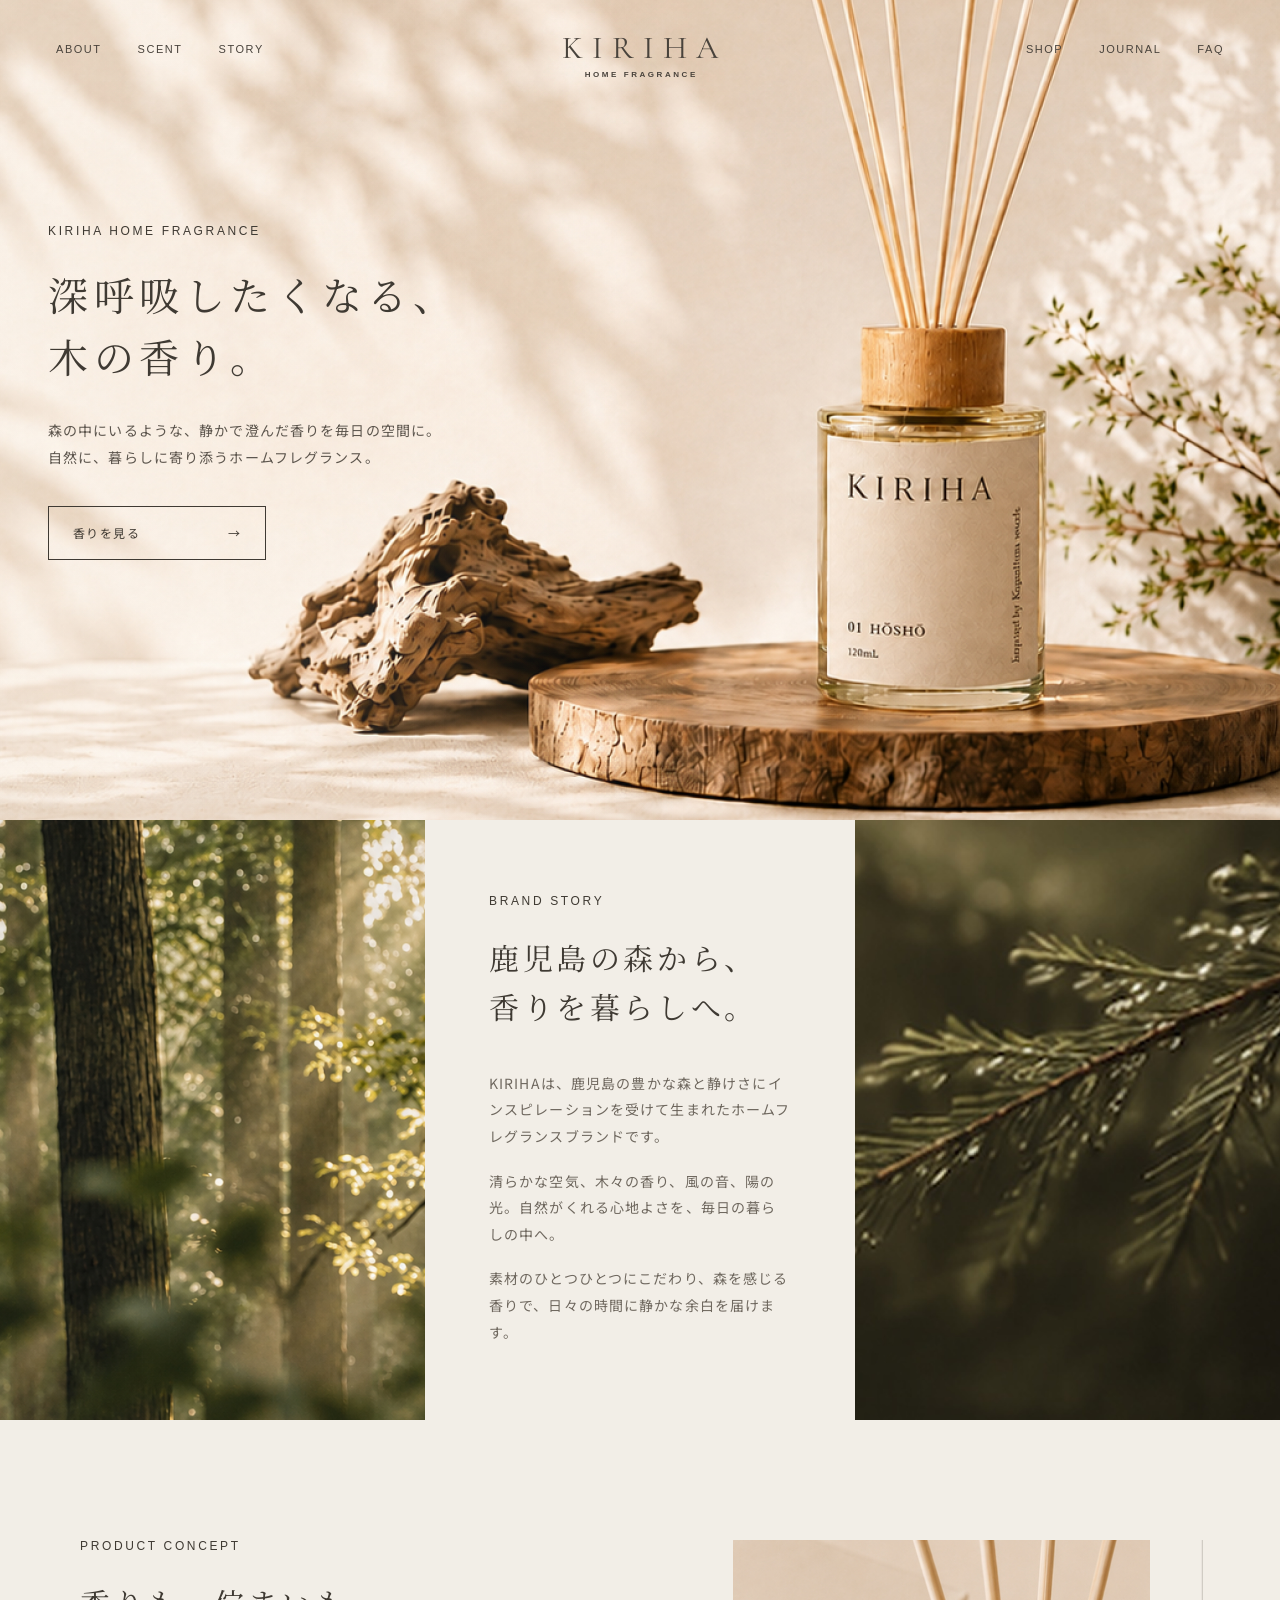
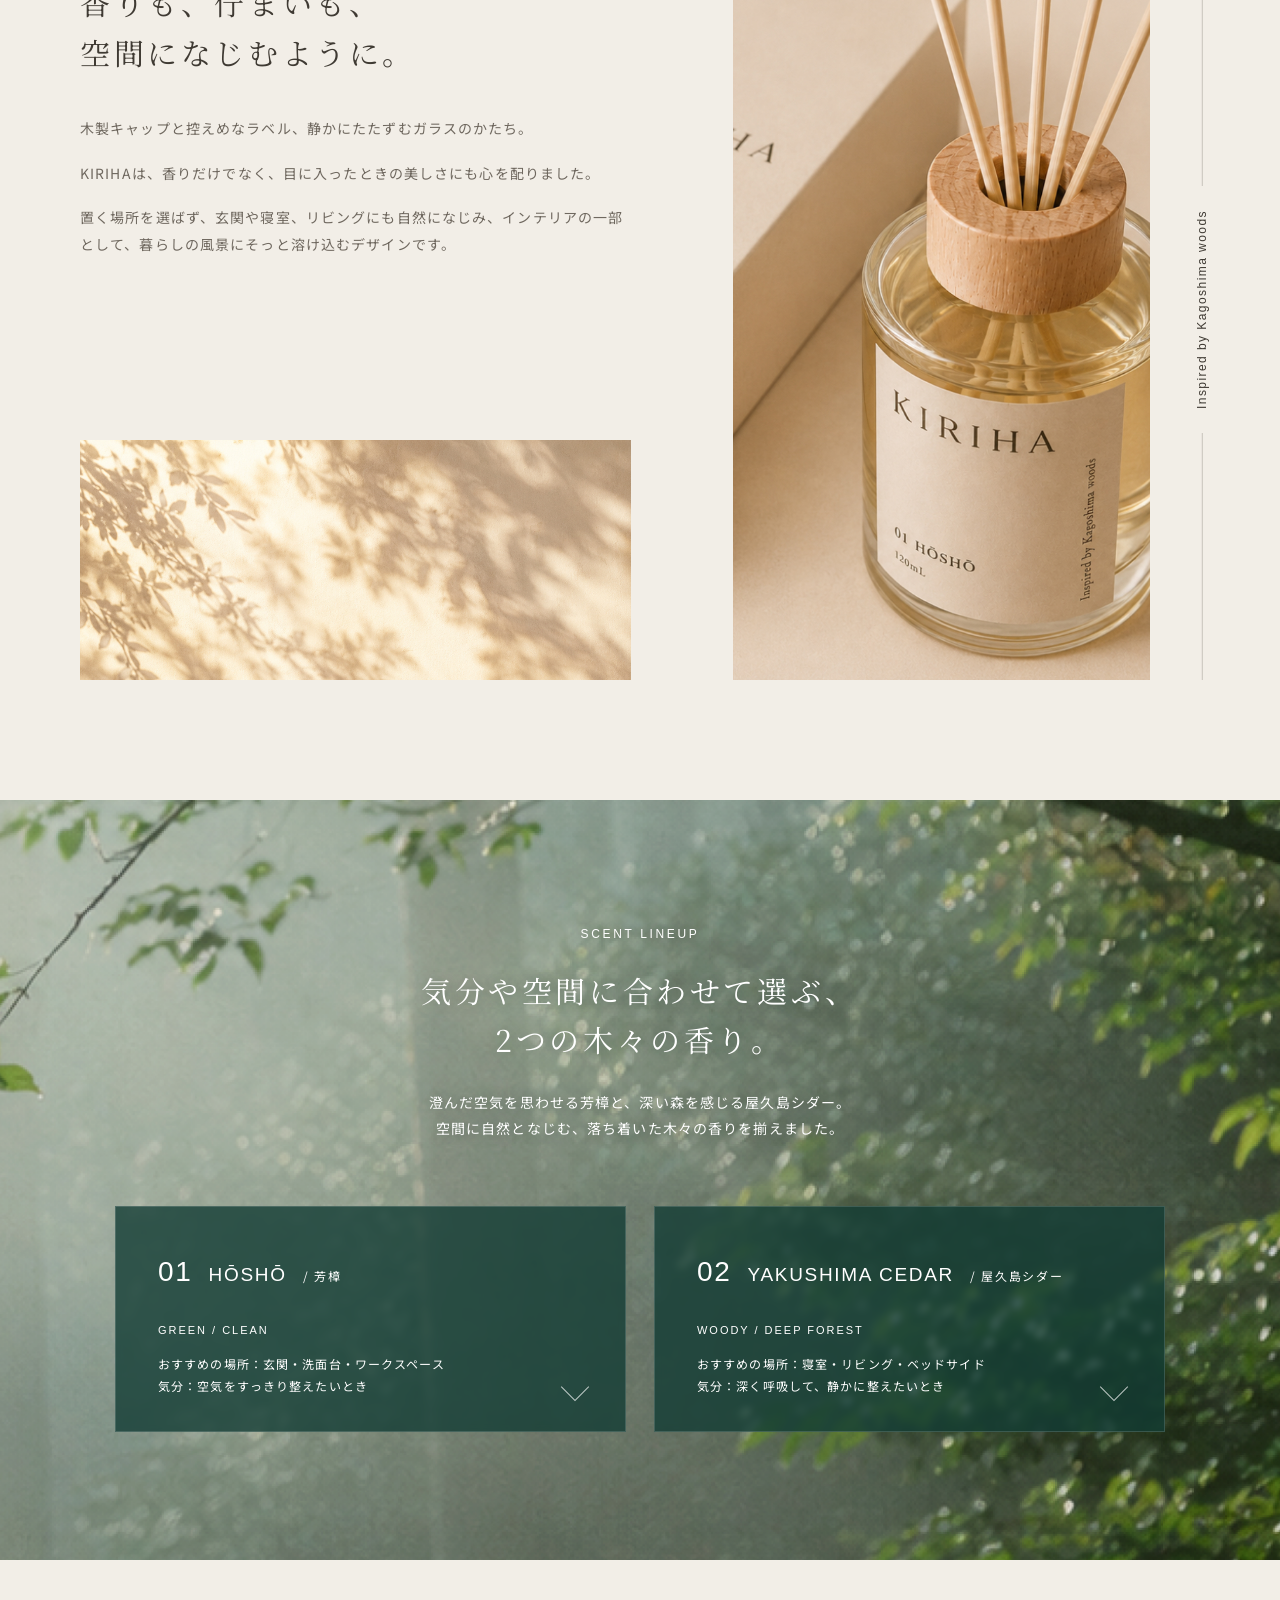
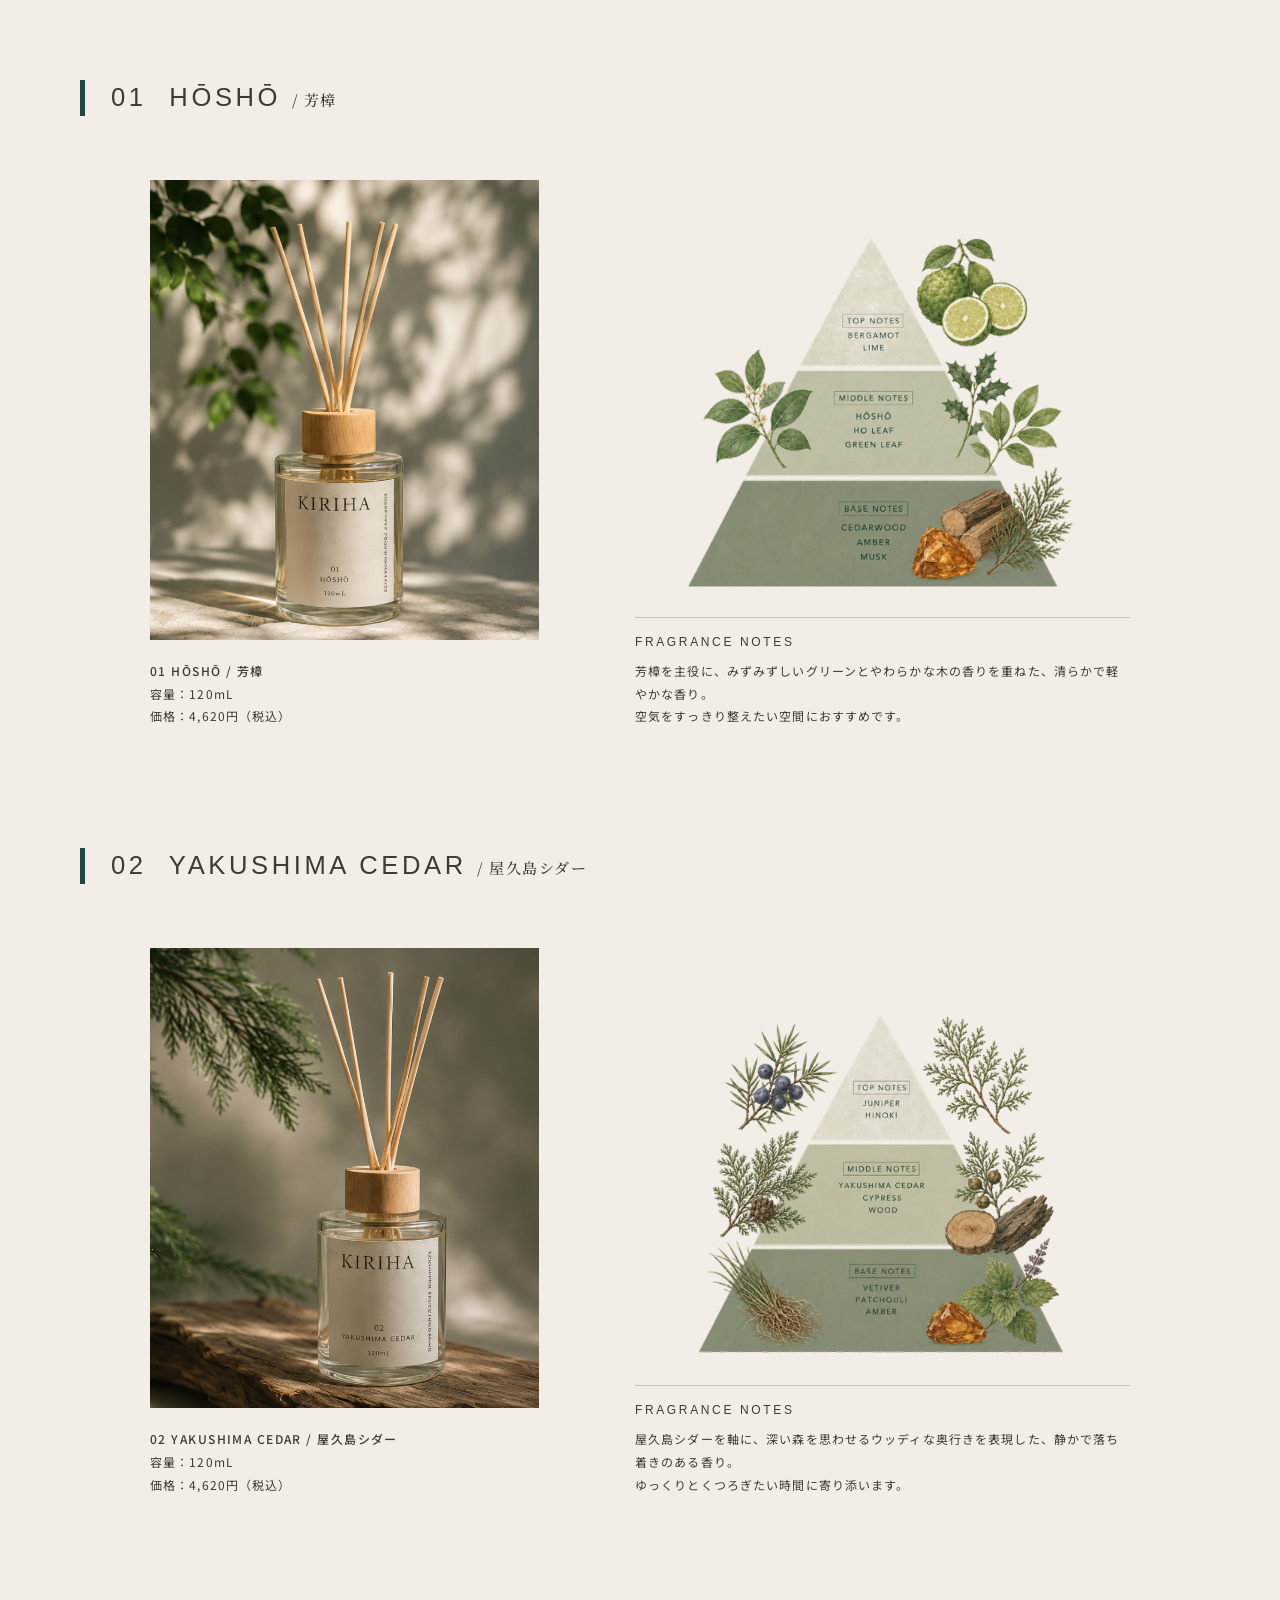
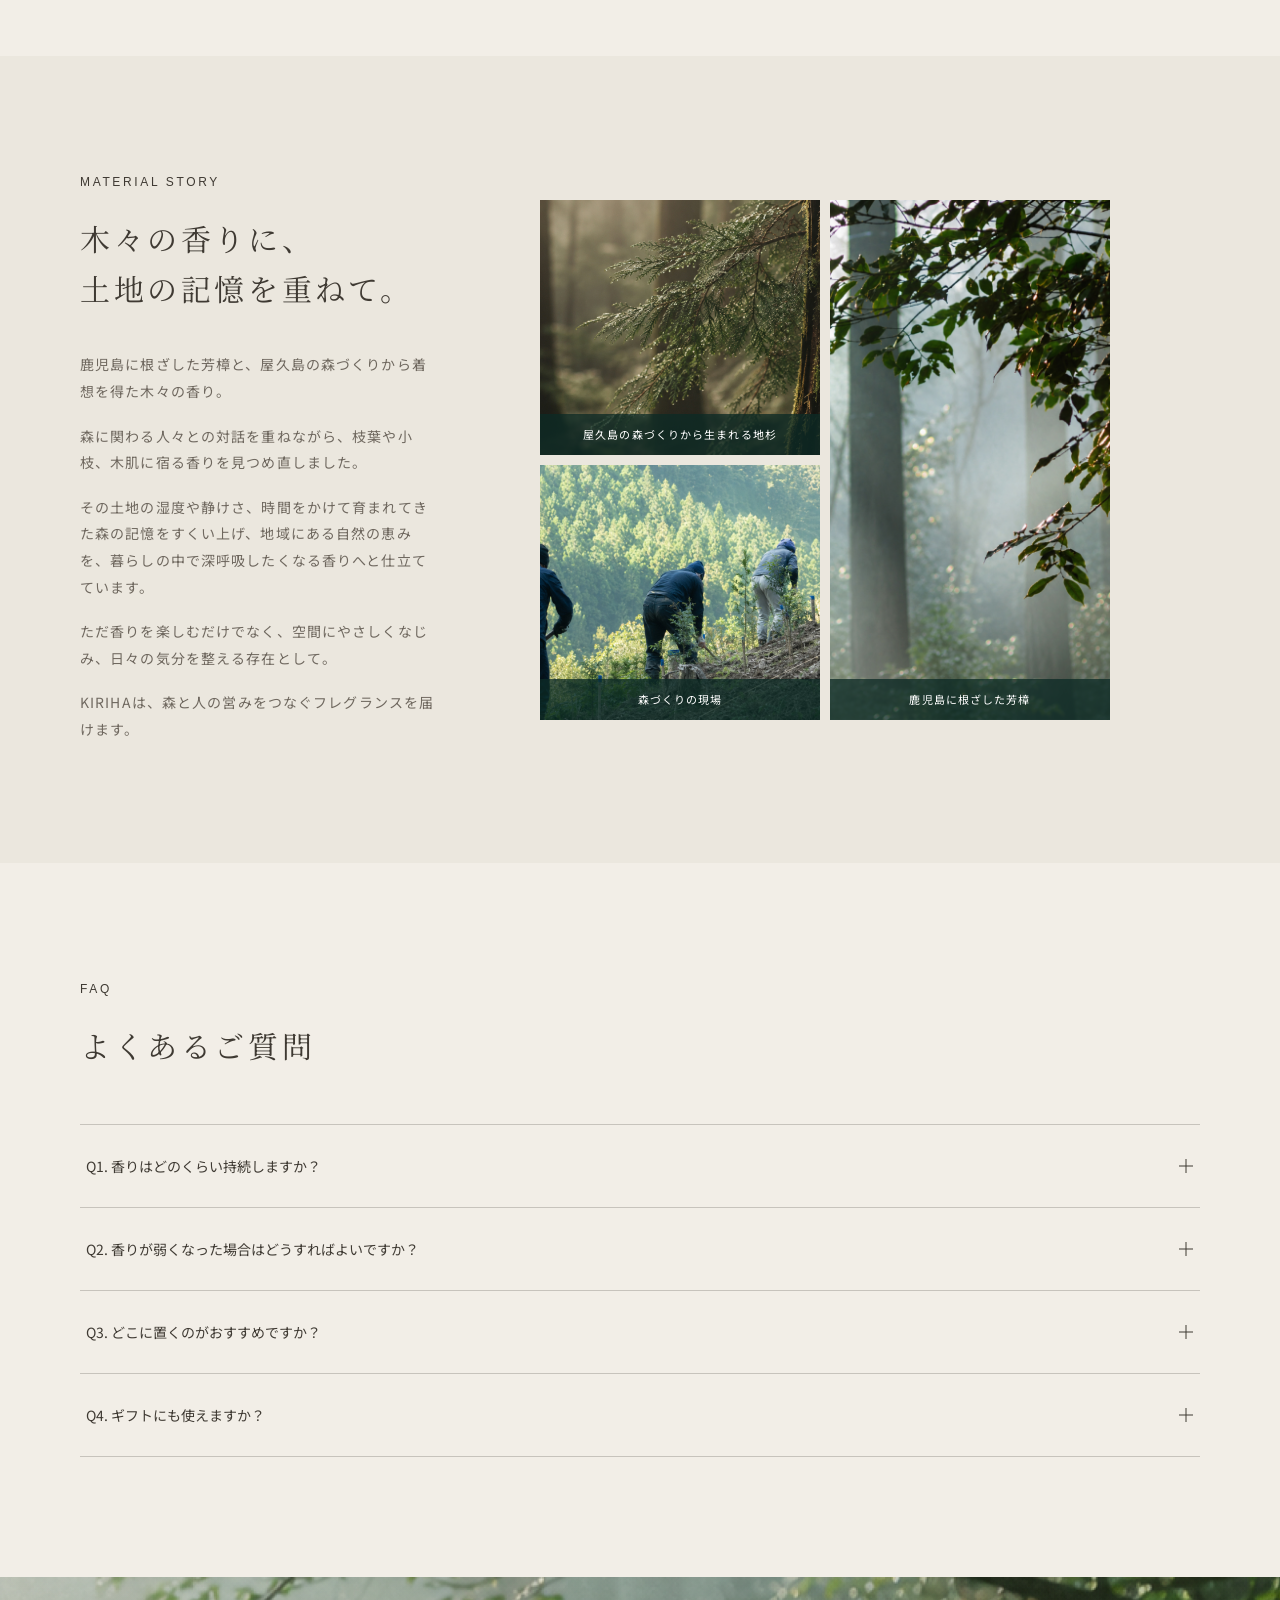
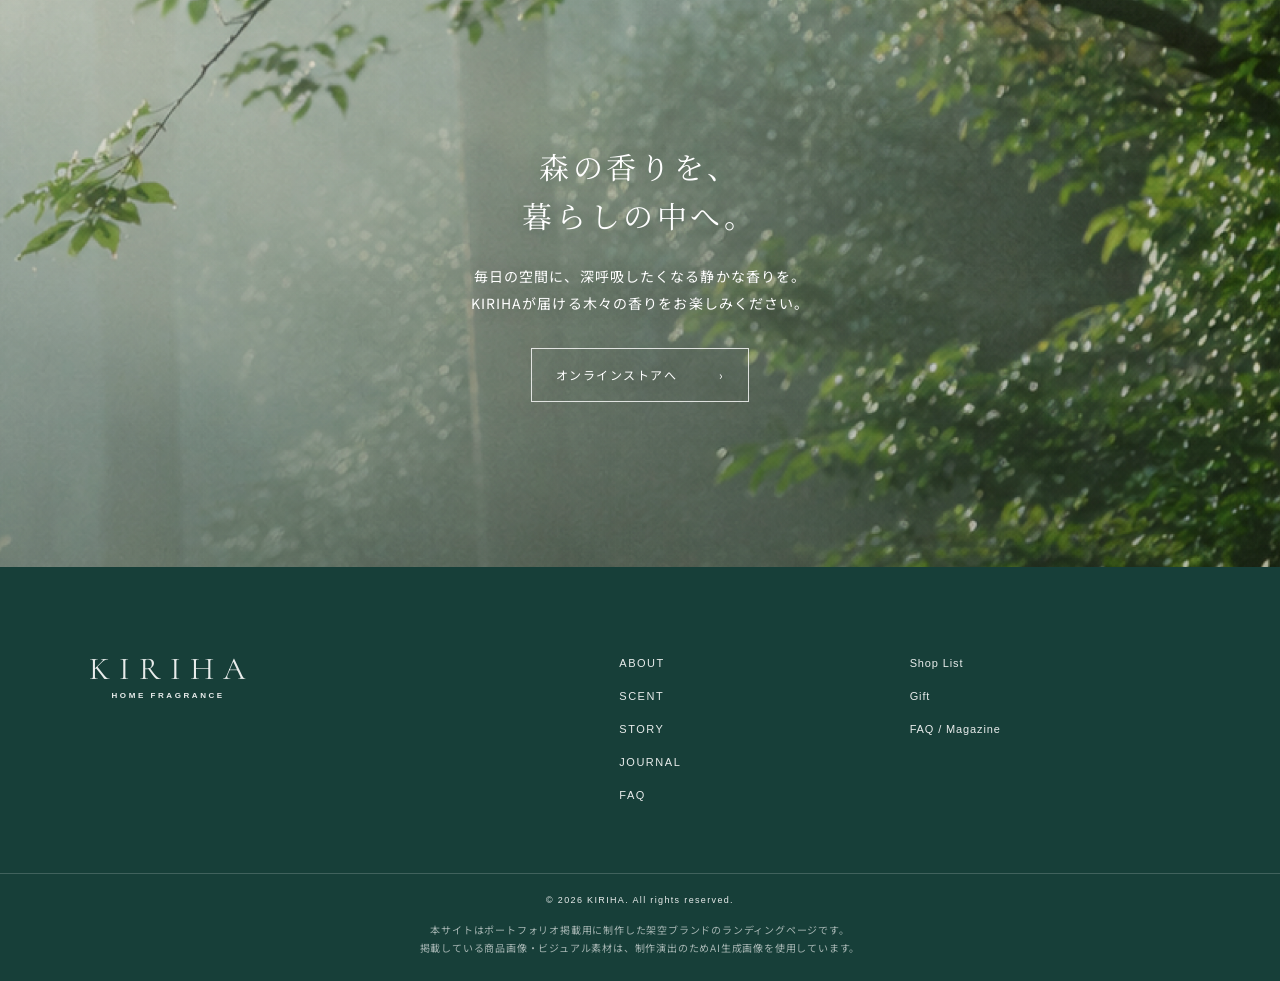
==== commit fad0cf65: "調整" ====
--- a/index.html
+++ b/index.html
@@ -8,7 +8,7 @@
   <link rel="preconnect" href="https://fonts.googleapis.com">
   <link rel="preconnect" href="https://fonts.gstatic.com" crossorigin>
   <link href="https://fonts.googleapis.com/css2?family=Cormorant+Garamond:wght@400;500&family=Noto+Sans+JP:wght@400;500&family=Noto+Serif+JP:wght@400;500&display=swap" rel="stylesheet">
-  <link rel="stylesheet" href="css/style.css?v=10">
+  <link rel="stylesheet" href="css/style.css?v=13">
 </head>
 <body>
   <header class="header">
@@ -51,9 +51,8 @@
           <h2 class="section-title">鹿児島の森から、<br>香りを暮らしへ。</h2>
           <div class="body-copy">
             <p>KIRIHAは、鹿児島の豊かな森と静けさにインスピレーションを受けて生まれたホームフレグランスブランドです。</p>
-            <p>清らかな空気、木々の香り、風の音、陽の光。<br>自然がくれる心地よさを、毎日の暮らしの中に届けたい。</p>
-            <p>素材のひとつひとつにこだわり、シンプルな中にひそむ豊かさを大切にしています。</p>
-            <p>森を感じる香りが、あなたの時間にやさしい余白をつくりますように。</p>
+            <p>清らかな空気、木々の香り、風の音、陽の光。自然がくれる心地よさを、毎日の暮らしの中へ。</p>
+            <p>素材のひとつひとつにこだわり、森を感じる香りで、日々の時間に静かな余白を届けます。</p>
           </div>
         </div>
         <div class="brand-story__image brand-story__image--branch">
@@ -223,6 +222,7 @@
       </nav>
     </div>
     <p class="footer__copyright">© 2026 KIRIHA. All rights reserved.</p>
+    <p class="footer__notice">本サイトはポートフォリオ掲載用に制作した架空ブランドのランディングページです。<br>掲載している商品画像・ビジュアル素材は、制作演出のためAI生成画像を使用しています。</p>
   </footer>
   <script src="js/main.js"></script>
 </body>
--- a/css/style.css
+++ b/css/style.css
@@ -15,7 +15,8 @@
   --content-width-wide: 1440px;
   --font-serif: "Noto Serif JP", "Yu Mincho", "Hiragino Mincho ProN", serif;
   --font-sans: "Noto Sans JP", "Hiragino Kaku Gothic ProN", "Yu Gothic", "Meiryo", sans-serif;
-  --font-en: "Cormorant Garamond", Georgia, serif;
+  --font-en: Avenir, "Avenir Next", "Helvetica Neue", Arial, sans-serif;
+  --font-logo: "Cormorant Garamond", "EB Garamond", Garamond, "Times New Roman", serif;
 }
 
 * {
@@ -84,6 +85,7 @@
   font-weight: 500;
   line-height: 1;
   letter-spacing: 0.22em;
+  text-transform: uppercase;
 }
 
 .hero__title,
@@ -158,6 +160,7 @@
   padding-top: 7px;
   font-family: var(--font-en);
   font-size: 11px;
+  font-weight: 500;
   letter-spacing: 0.14em;
 }
 
@@ -183,8 +186,9 @@
 }
 
 .logo__main {
-  font-family: var(--font-en);
+  font-family: var(--font-logo);
   font-size: 32px;
+  font-weight: 400;
   letter-spacing: 0.28em;
   text-indent: 0.28em;
 }
@@ -192,6 +196,7 @@
 .logo__sub {
   font-family: var(--font-en);
   font-size: 8px;
+  font-weight: 600;
   letter-spacing: 0.32em;
   text-indent: 0.32em;
 }
@@ -328,6 +333,7 @@
   padding: 0;
   font-family: var(--font-en);
   font-size: 12px;
+  font-weight: 500;
   letter-spacing: 0.12em;
   transform: rotate(180deg);
   transform-origin: center;
@@ -419,13 +425,13 @@
   align-items: baseline;
   gap: 16px;
   margin-bottom: 22px;
-  font-family: var(--font-sans);
+  font-family: var(--font-en);
   letter-spacing: 0.12em;
 }
 
 .scent-card__title h3 {
   font-size: 19px;
-  font-weight: 400;
+  font-weight: 500;
 }
 
 .scent-card__title > span:first-child {
@@ -439,8 +445,9 @@
 
 .scent-card__tone {
   margin-bottom: 12px;
-  font-family: var(--font-sans);
+  font-family: var(--font-en);
   font-size: 11px;
+  font-weight: 500;
   letter-spacing: 0.18em;
 }
 
@@ -480,7 +487,7 @@
   border-left: 5px solid var(--color-green);
   font-family: var(--font-en);
   font-size: clamp(24px, 2vw, 34px);
-  font-weight: 400;
+  font-weight: 500;
   line-height: 1.4;
   letter-spacing: 0.14em;
 }
@@ -721,20 +728,33 @@
   gap: 12px;
   font-family: var(--font-en);
   font-size: 11px;
+  font-weight: 500;
   letter-spacing: 0.14em;
 }
 
 .footer__nav--sub {
-  font-family: var(--font-serif);
+  font-family: var(--font-en);
   letter-spacing: 0.08em;
 }
 
 .footer__copyright {
-  padding: 18px 24px;
+  padding: 18px 24px 0;
   border-top: 1px solid rgba(255, 255, 255, 0.18);
   font-family: var(--font-en);
   font-size: 9px;
+  font-weight: 500;
   letter-spacing: 0.15em;
+  text-align: center;
+}
+
+.footer__notice {
+  margin-top: 12px;
+  padding: 0 24px 24px;
+  color: rgba(255, 255, 255, 0.62);
+  font-family: var(--font-sans);
+  font-size: 10px;
+  line-height: 1.8;
+  letter-spacing: 0.08em;
   text-align: center;
 }
 
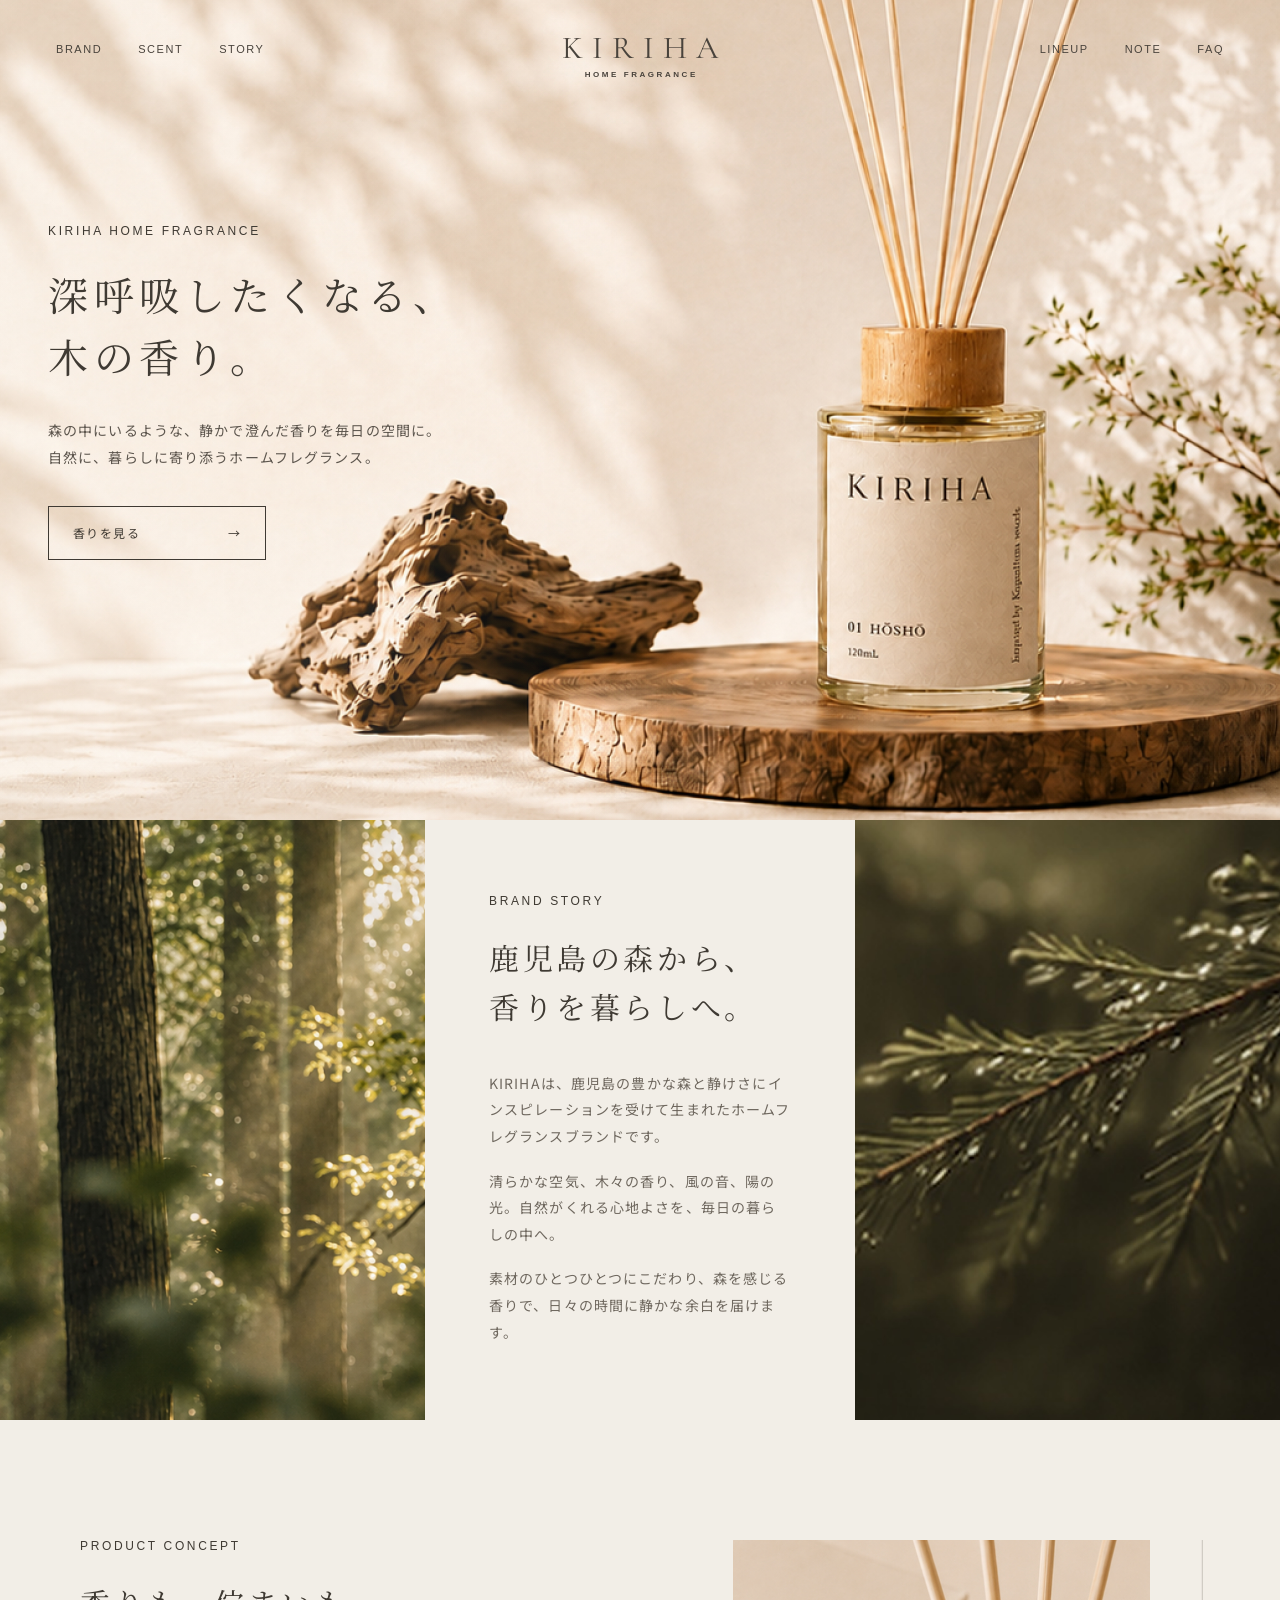
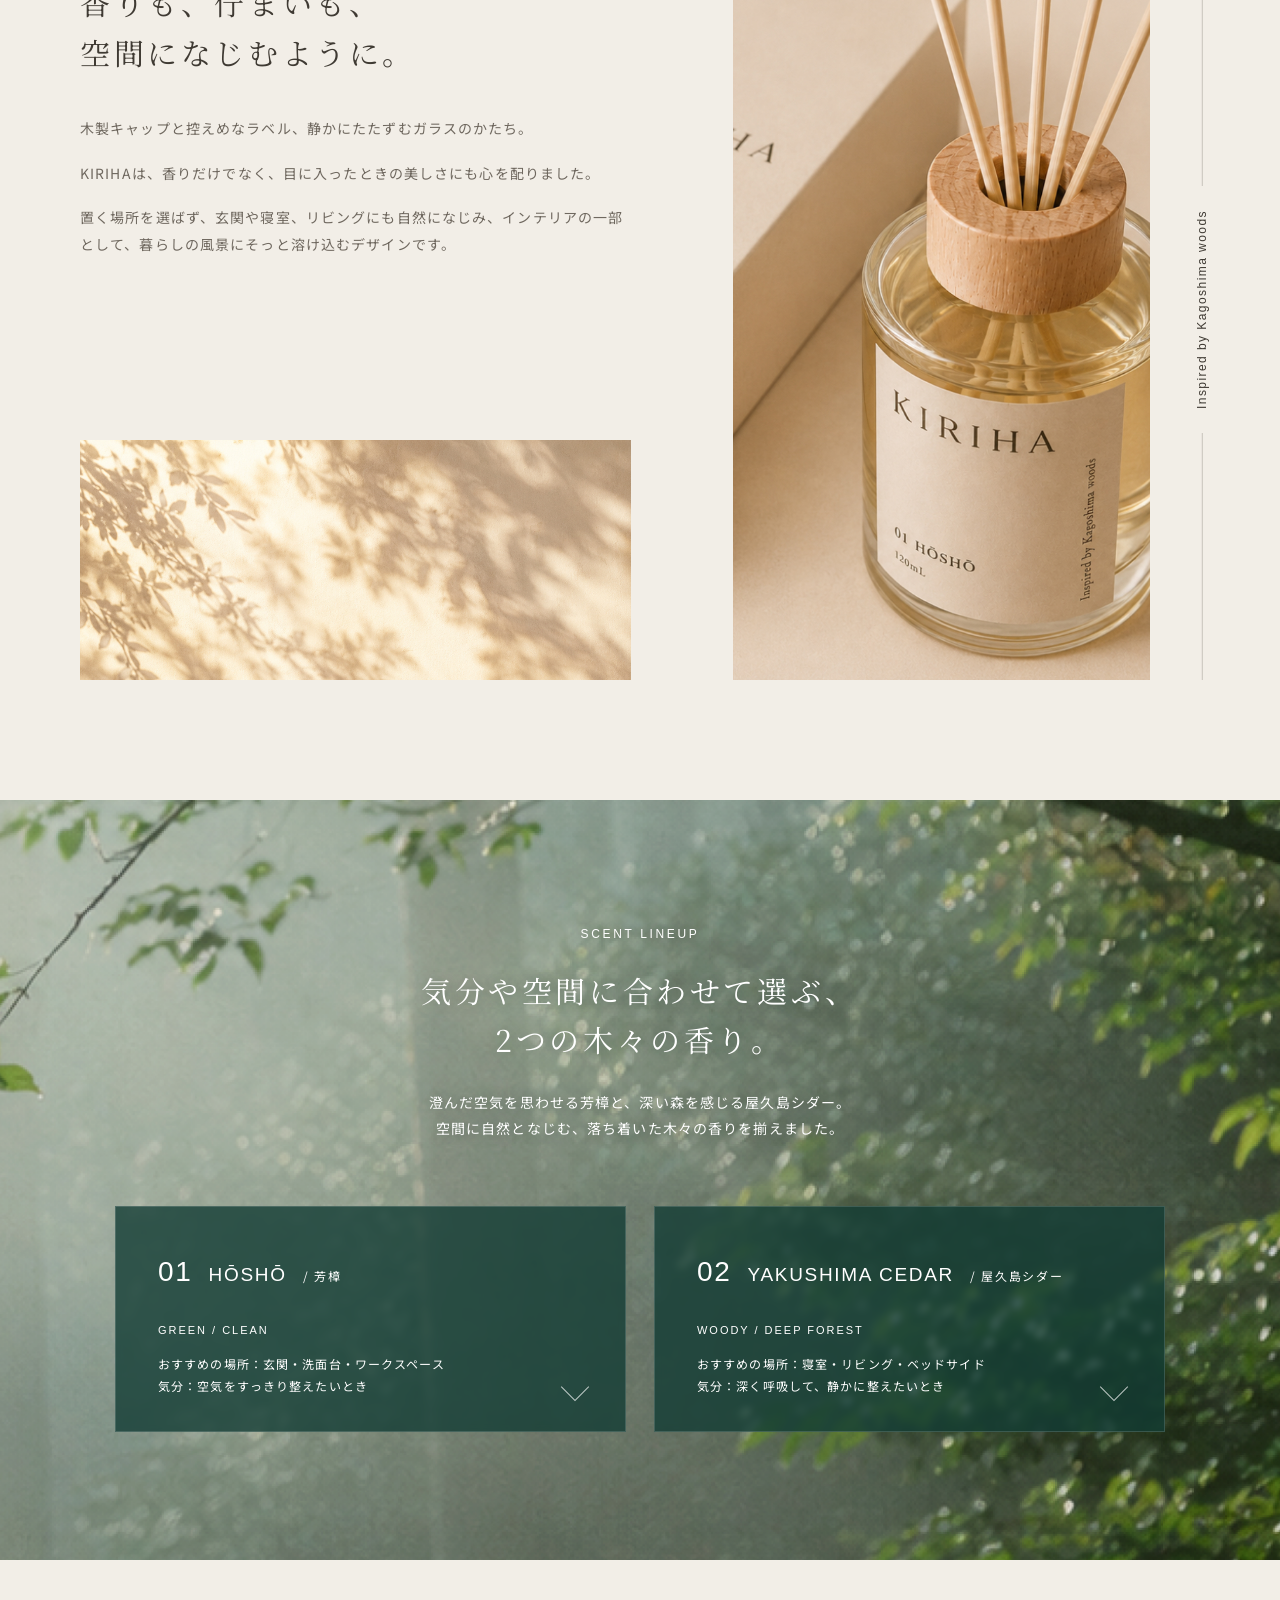
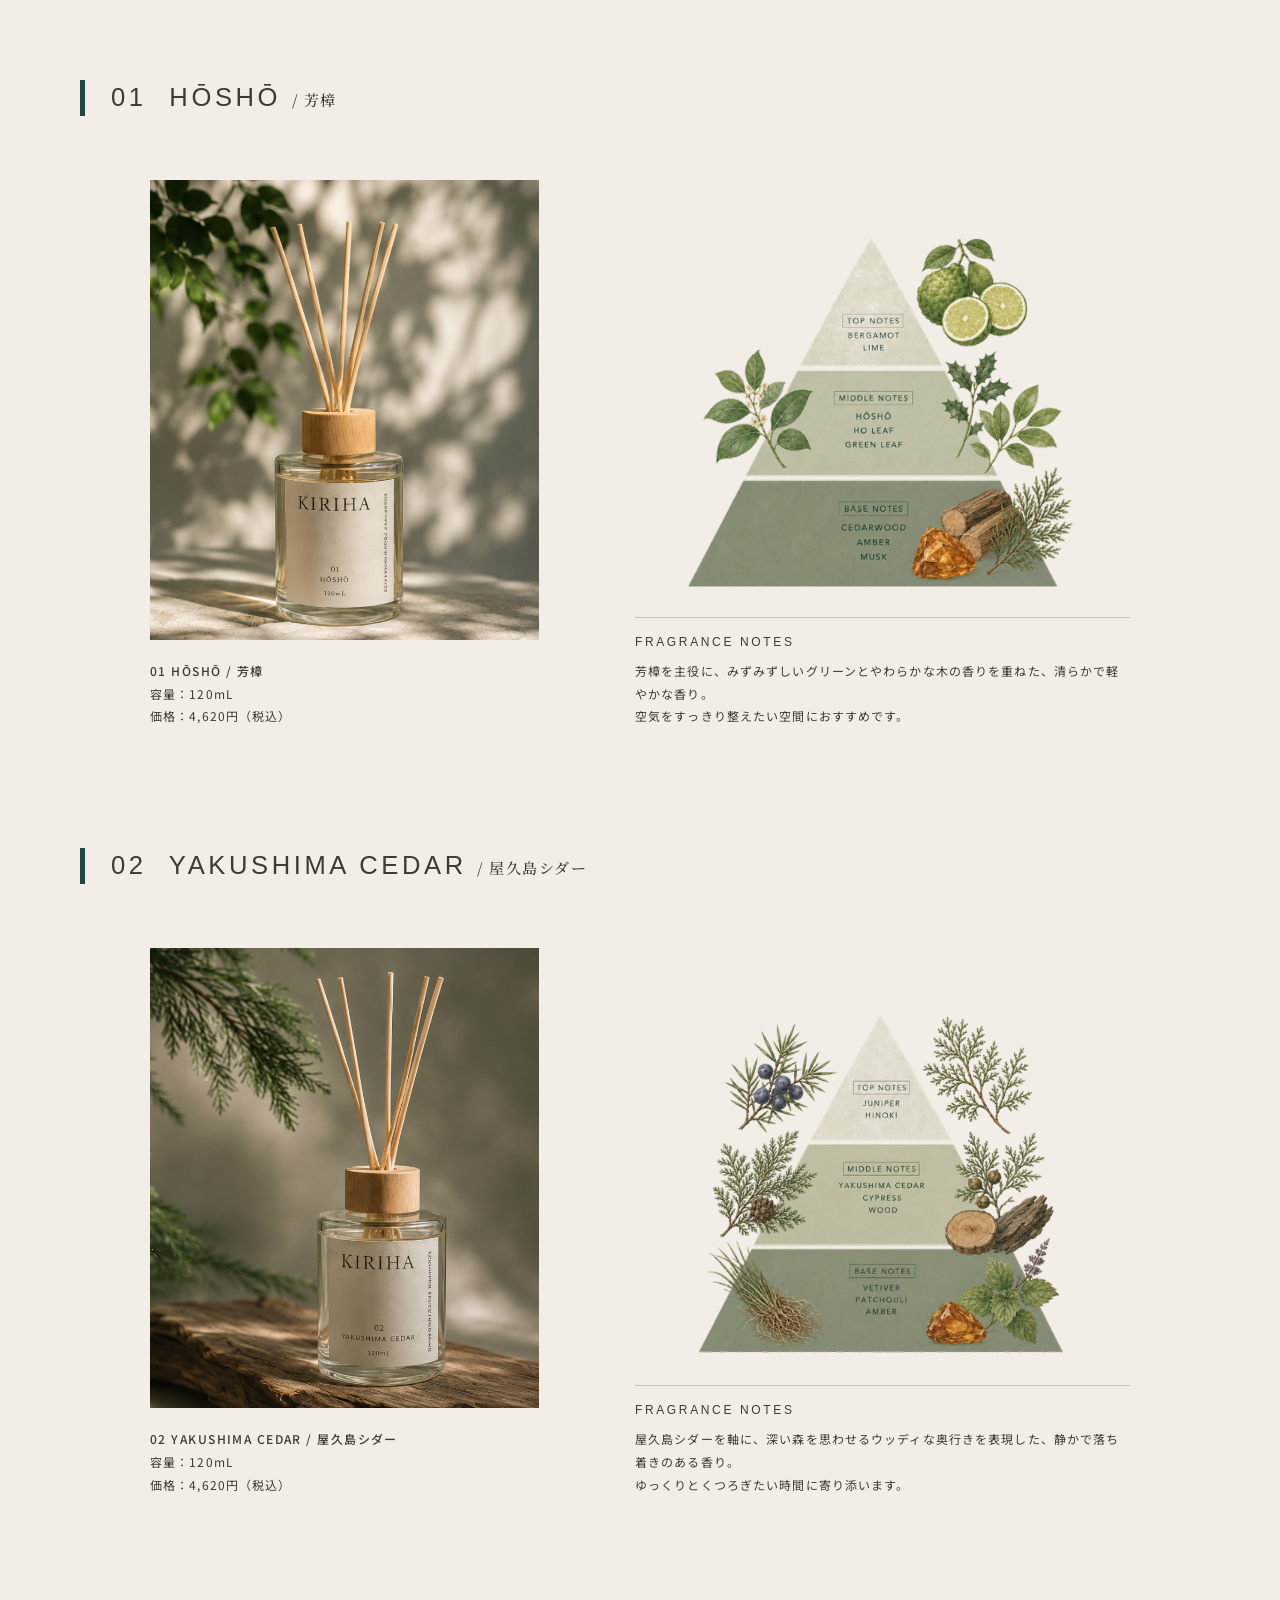
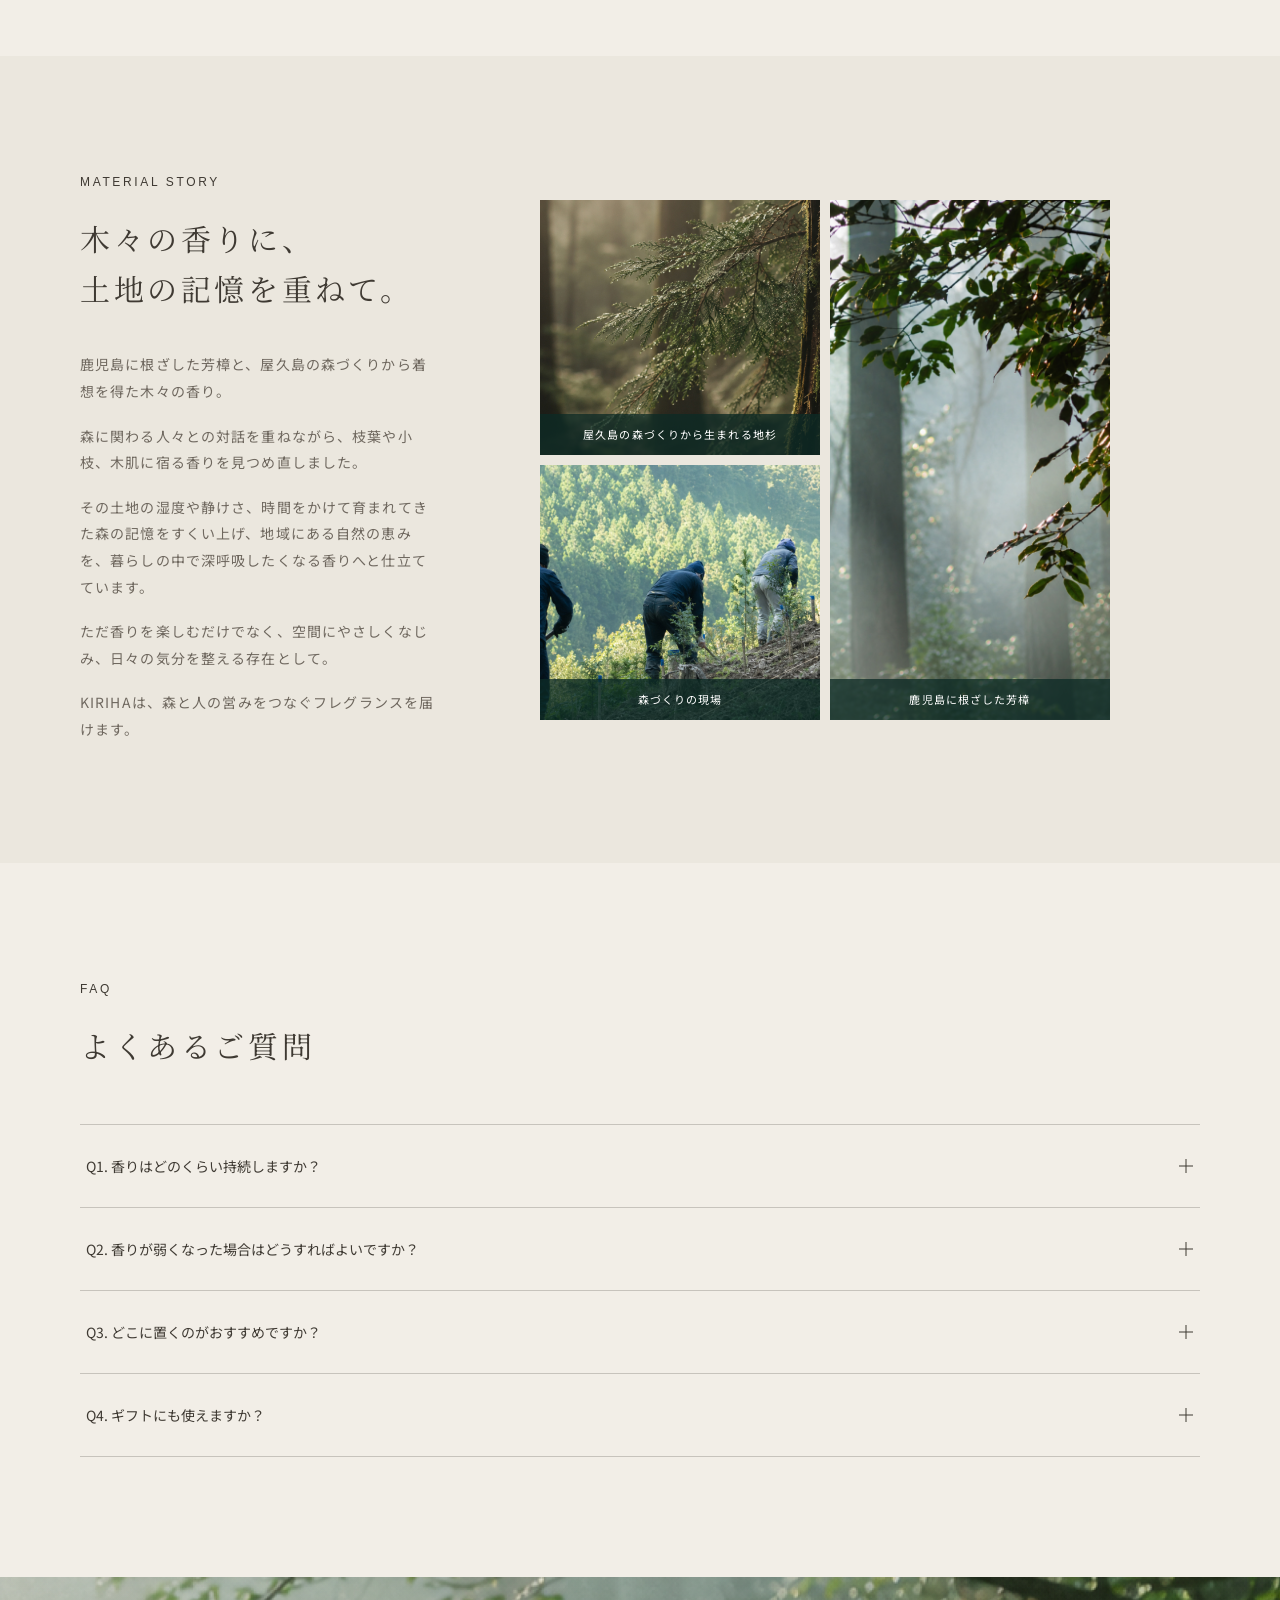
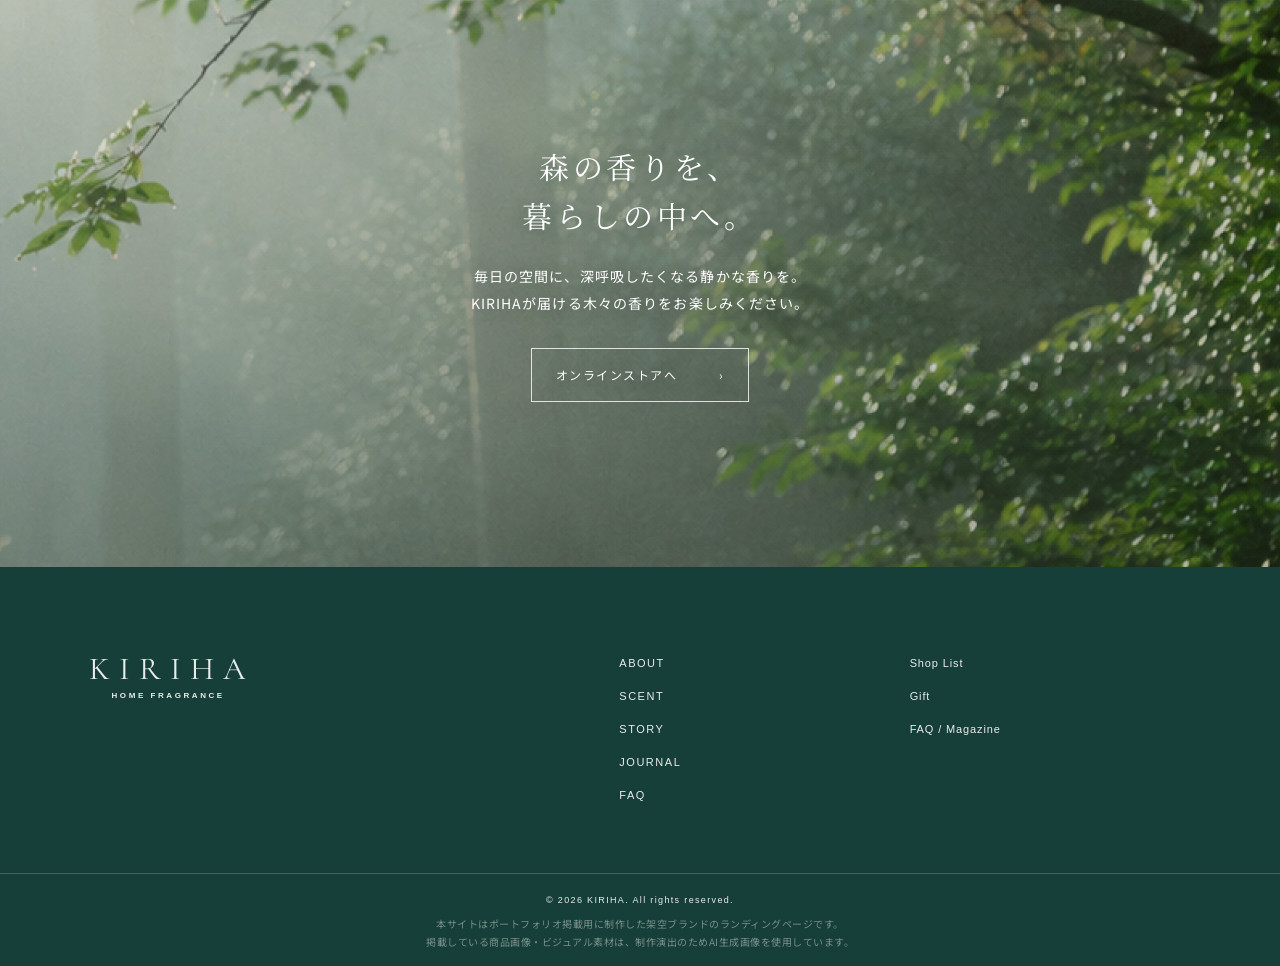
==== commit 1728cff8: "調整" ====
--- a/index.html
+++ b/index.html
@@ -8,13 +8,13 @@
   <link rel="preconnect" href="https://fonts.googleapis.com">
   <link rel="preconnect" href="https://fonts.gstatic.com" crossorigin>
   <link href="https://fonts.googleapis.com/css2?family=Cormorant+Garamond:wght@400;500&family=Noto+Sans+JP:wght@400;500&family=Noto+Serif+JP:wght@400;500&display=swap" rel="stylesheet">
-  <link rel="stylesheet" href="css/style.css?v=13">
+  <link rel="stylesheet" href="css/style.css?v=14">
 </head>
 <body>
   <header class="header">
     <nav class="header__nav" aria-label="メインナビゲーション">
       <div class="header__links header__links--left">
-        <a href="#brand-story">ABOUT</a>
+        <a href="#brand-story">BRAND</a>
         <a href="#scent">SCENT</a>
         <a href="#material">STORY</a>
       </div>
@@ -23,8 +23,8 @@
         <span class="logo__sub">HOME FRAGRANCE</span>
       </a>
       <div class="header__links header__links--right">
-        <a href="#products">SHOP</a>
-        <a href="#material">JOURNAL</a>
+        <a href="#products">LINEUP</a>
+        <a href="#material">NOTE</a>
         <a href="#faq">FAQ</a>
       </div>
     </nav>
--- a/css/style.css
+++ b/css/style.css
@@ -748,13 +748,13 @@
 }
 
 .footer__notice {
-  margin-top: 12px;
-  padding: 0 24px 24px;
-  color: rgba(255, 255, 255, 0.62);
+  margin-top: 6px;
+  padding: 0 24px 16px;
+  color: rgba(255, 255, 255, 0.42);
   font-family: var(--font-sans);
   font-size: 10px;
-  line-height: 1.8;
-  letter-spacing: 0.08em;
+  line-height: 1.75;
+  letter-spacing: 0.05em;
   text-align: center;
 }
 
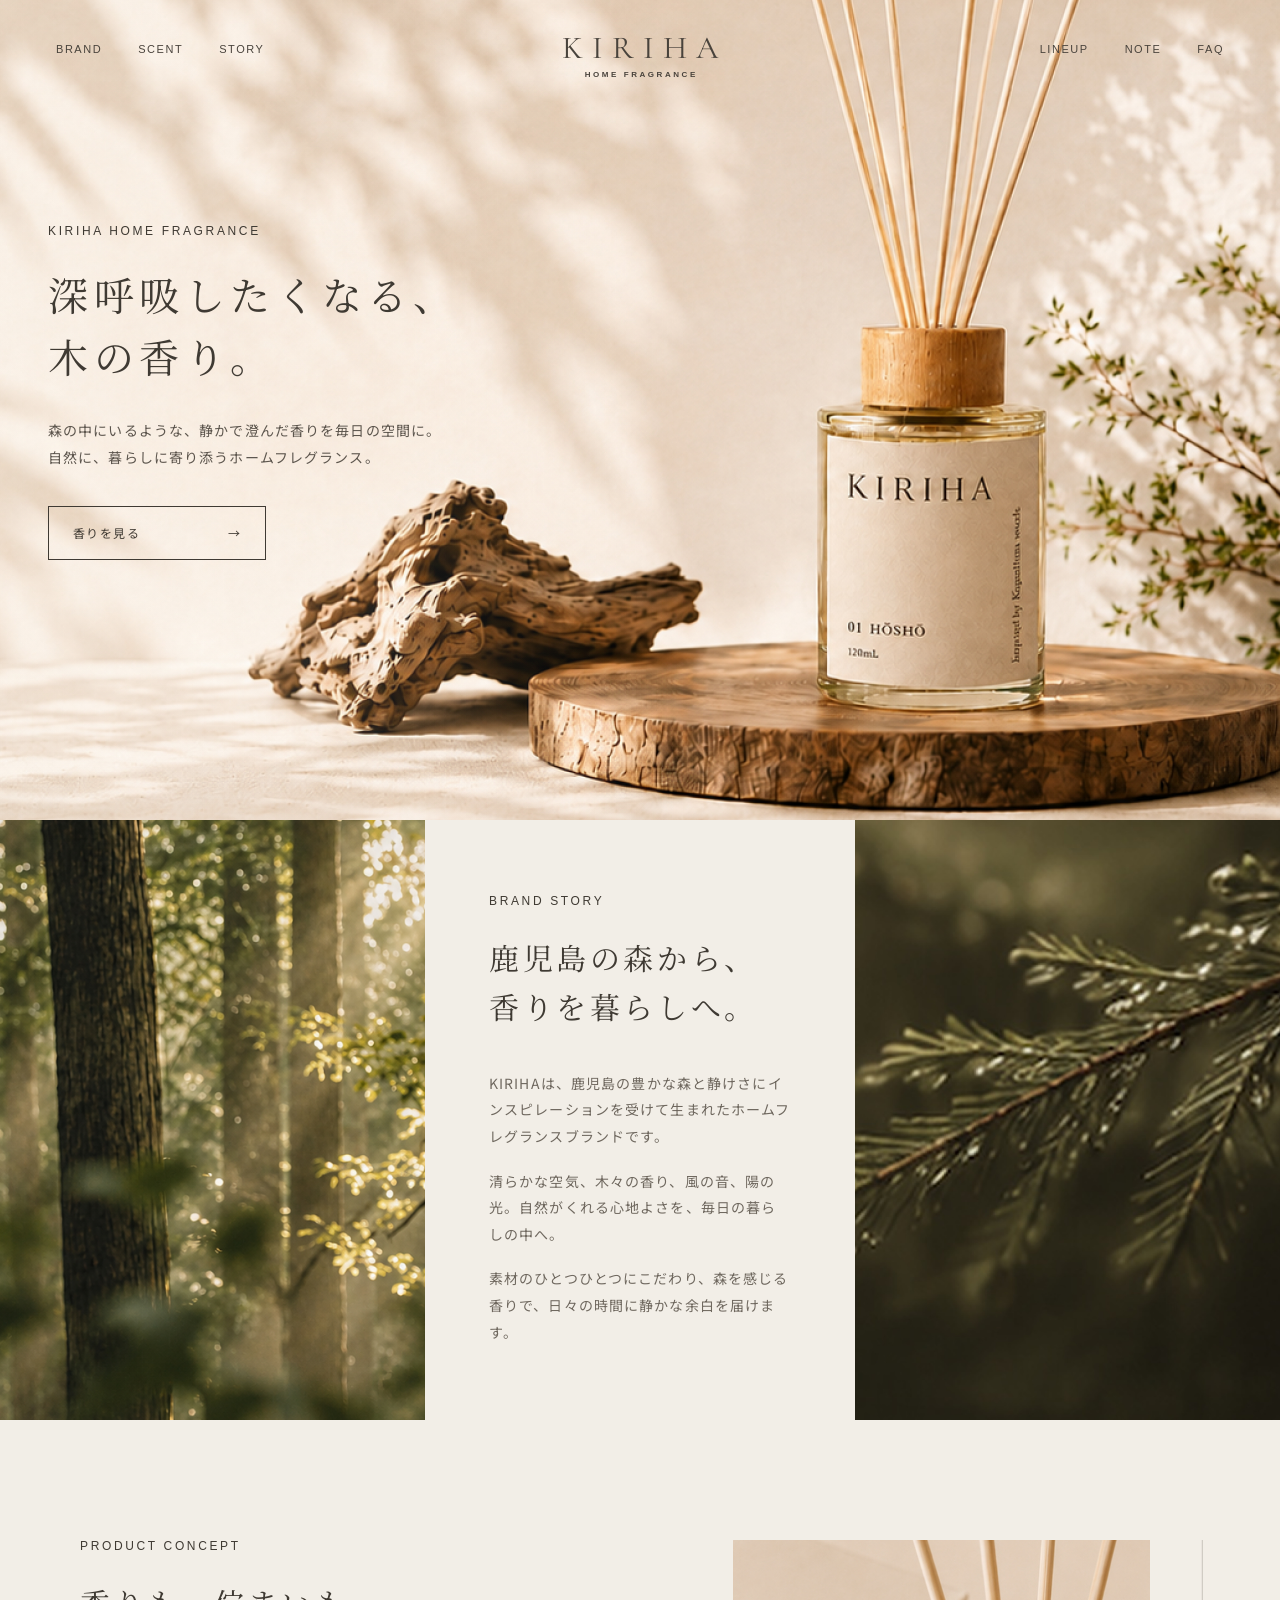
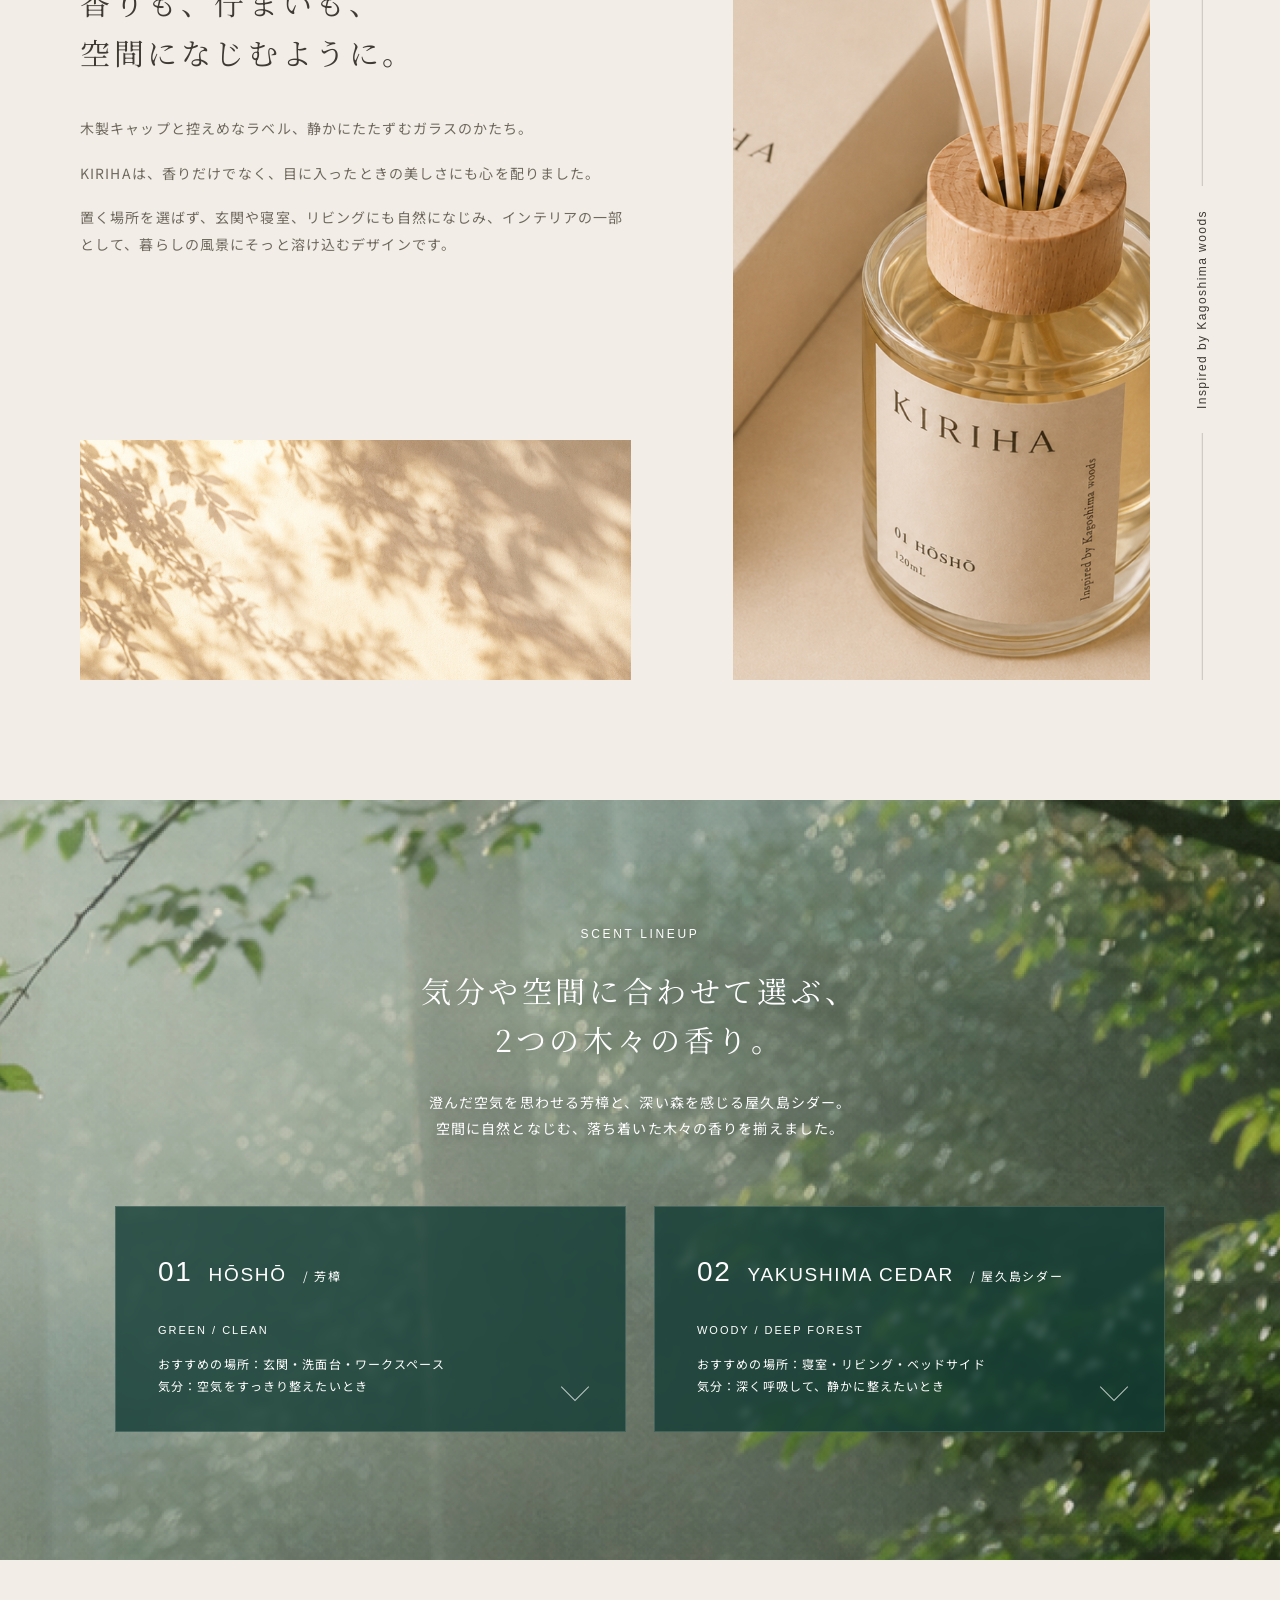
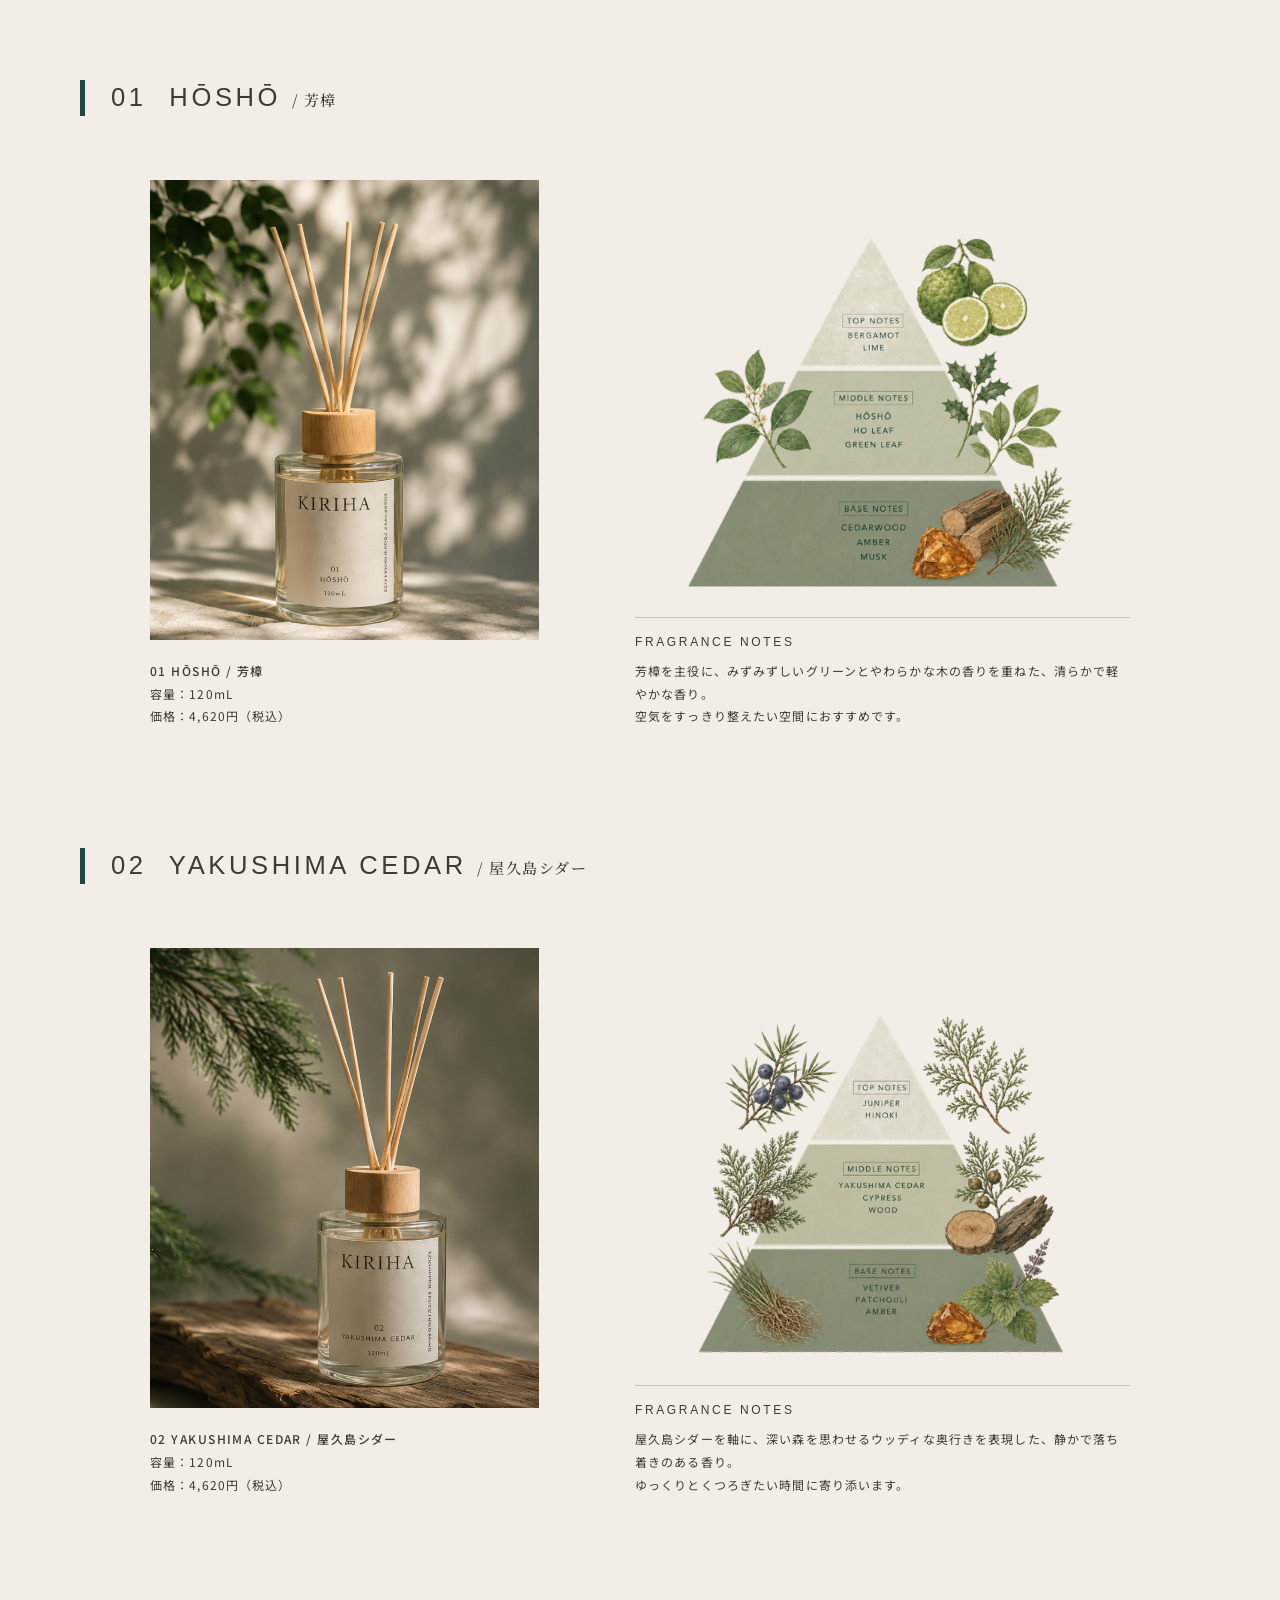
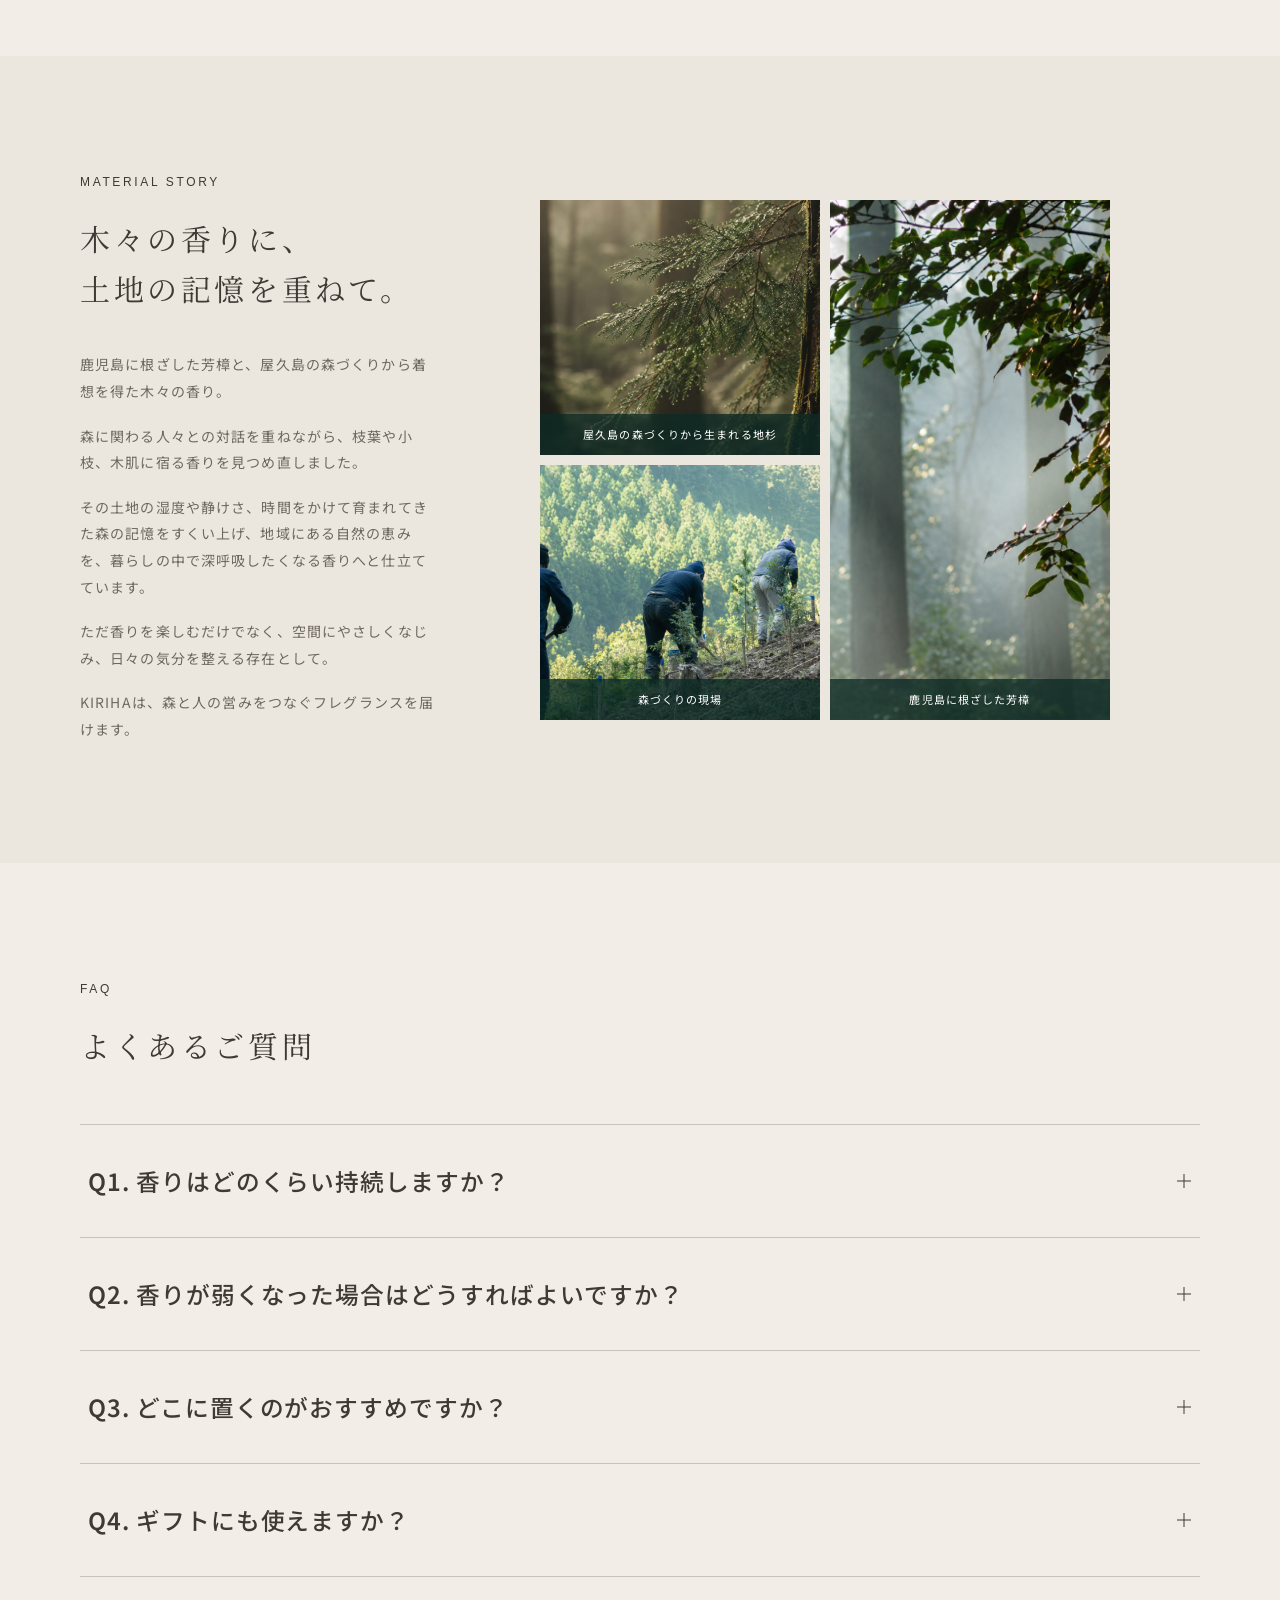
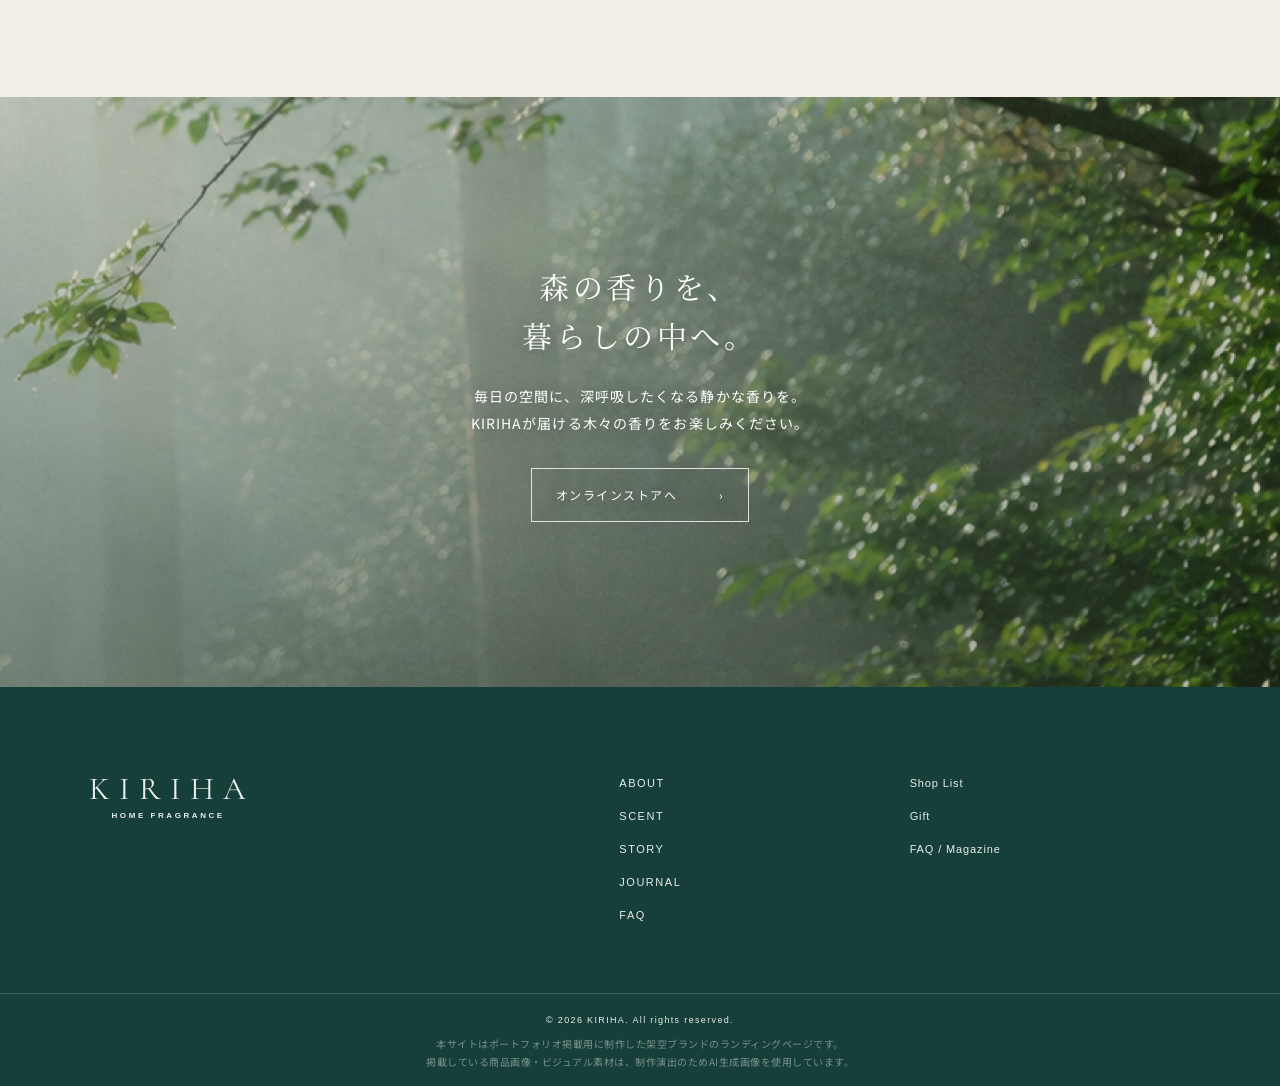
==== commit 293c7211: "調整" ====
--- a/index.html
+++ b/index.html
@@ -8,7 +8,7 @@
   <link rel="preconnect" href="https://fonts.googleapis.com">
   <link rel="preconnect" href="https://fonts.gstatic.com" crossorigin>
   <link href="https://fonts.googleapis.com/css2?family=Cormorant+Garamond:wght@400;500&family=Noto+Sans+JP:wght@400;500&family=Noto+Serif+JP:wght@400;500&display=swap" rel="stylesheet">
-  <link rel="stylesheet" href="css/style.css?v=14">
+  <link rel="stylesheet" href="css/style.css?v=15">
 </head>
 <body>
   <header class="header">
@@ -183,20 +183,20 @@
         <h2 class="section-title">よくあるご質問</h2>
         <div class="faq__list">
           <article class="faq-item">
-            <h3><button class="faq-item__question" type="button" aria-expanded="false"><span>Q1. 香りはどのくらい持続しますか？</span><span class="faq-item__icon" aria-hidden="true"></span></button></h3>
-            <div class="faq-item__answer"><p>A. 使用環境にもよりますが、約1.5〜2ヶ月を目安にお楽しみいただけます。</p></div>
-          </article>
-          <article class="faq-item">
-            <h3><button class="faq-item__question" type="button" aria-expanded="false"><span>Q2. 香りが弱くなった場合はどうすればよいですか？</span><span class="faq-item__icon" aria-hidden="true"></span></button></h3>
-            <div class="faq-item__answer"><p>A. リードスティックを上下入れ替えることで、香りが広がりやすくなります。</p></div>
-          </article>
-          <article class="faq-item">
-            <h3><button class="faq-item__question" type="button" aria-expanded="false"><span>Q3. どこに置くのがおすすめですか？</span><span class="faq-item__icon" aria-hidden="true"></span></button></h3>
-            <div class="faq-item__answer"><p>A. 玄関、寝室、リビング、ワークスペースなど、空気を整えたい場所におすすめです。</p></div>
-          </article>
-          <article class="faq-item">
-            <h3><button class="faq-item__question" type="button" aria-expanded="false"><span>Q4. ギフトにも使えますか？</span><span class="faq-item__icon" aria-hidden="true"></span></button></h3>
-            <div class="faq-item__answer"><p>A. 落ち着いた佇まいのパッケージなので、季節の贈りものや引っ越し祝いにもおすすめです。</p></div>
+            <h3><button class="faq-item__question" type="button" aria-expanded="false"><span class="faq-item__question-text"><span class="faq-item__label">Q1.</span> 香りはどのくらい持続しますか？</span><span class="faq-item__icon" aria-hidden="true"></span></button></h3>
+            <div class="faq-item__answer"><p><span class="faq-item__answer-label">A.</span> 使用環境にもよりますが、約1.5〜2ヶ月を目安にお楽しみいただけます。</p></div>
+          </article>
+          <article class="faq-item">
+            <h3><button class="faq-item__question" type="button" aria-expanded="false"><span class="faq-item__question-text"><span class="faq-item__label">Q2.</span> 香りが弱くなった場合はどうすればよいですか？</span><span class="faq-item__icon" aria-hidden="true"></span></button></h3>
+            <div class="faq-item__answer"><p><span class="faq-item__answer-label">A.</span> リードスティックを上下入れ替えることで、香りが広がりやすくなります。</p></div>
+          </article>
+          <article class="faq-item">
+            <h3><button class="faq-item__question" type="button" aria-expanded="false"><span class="faq-item__question-text"><span class="faq-item__label">Q3.</span> どこに置くのがおすすめですか？</span><span class="faq-item__icon" aria-hidden="true"></span></button></h3>
+            <div class="faq-item__answer"><p><span class="faq-item__answer-label">A.</span> 玄関、寝室、リビング、ワークスペースなど、空気を整えたい場所におすすめです。</p></div>
+          </article>
+          <article class="faq-item">
+            <h3><button class="faq-item__question" type="button" aria-expanded="false"><span class="faq-item__question-text"><span class="faq-item__label">Q4.</span> ギフトにも使えますか？</span><span class="faq-item__icon" aria-hidden="true"></span></button></h3>
+            <div class="faq-item__answer"><p><span class="faq-item__answer-label">A.</span> 落ち着いた佇まいのパッケージなので、季節の贈りものや引っ越し祝いにもおすすめです。</p></div>
           </article>
         </div>
       </div>
--- a/css/style.css
+++ b/css/style.css
@@ -631,12 +631,24 @@
   align-items: center;
   justify-content: space-between;
   width: 100%;
-  min-height: 82px;
-  padding: 0 6px;
+  min-height: 112px;
+  padding: 0 8px;
   border: 0;
   background: transparent;
   cursor: pointer;
+  font-size: clamp(18px, 1.85vw, 36px);
+  font-weight: 500;
+  line-height: 1.7;
+  letter-spacing: 0.04em;
   text-align: left;
+}
+
+.faq-item__question-text {
+  padding-right: 36px;
+}
+
+.faq-item__label {
+  font-weight: 600;
 }
 
 .faq-item__icon {
@@ -675,7 +687,16 @@
 }
 
 .faq-item__answer p {
-  padding: 0 44px 28px 28px;
+  padding: 2px 52px 38px 34px;
+  font-size: clamp(15px, 1.2vw, 23px);
+  font-weight: 400;
+  line-height: 1.9;
+  letter-spacing: 0.03em;
+}
+
+.faq-item__answer-label {
+  color: var(--color-text);
+  font-weight: 500;
 }
 
 /* Contact CTA */
@@ -1003,14 +1024,16 @@
   }
 
   .faq-item__question {
-    min-height: 72px;
+    min-height: 86px;
     gap: 20px;
-    font-size: 12px;
-    line-height: 1.7;
+    font-size: 16px;
+    line-height: 1.75;
   }
 
   .faq-item__answer p {
-    padding: 0 28px 24px 12px;
+    padding: 0 28px 28px 12px;
+    font-size: 14px;
+    line-height: 1.9;
   }
 
   .cta {
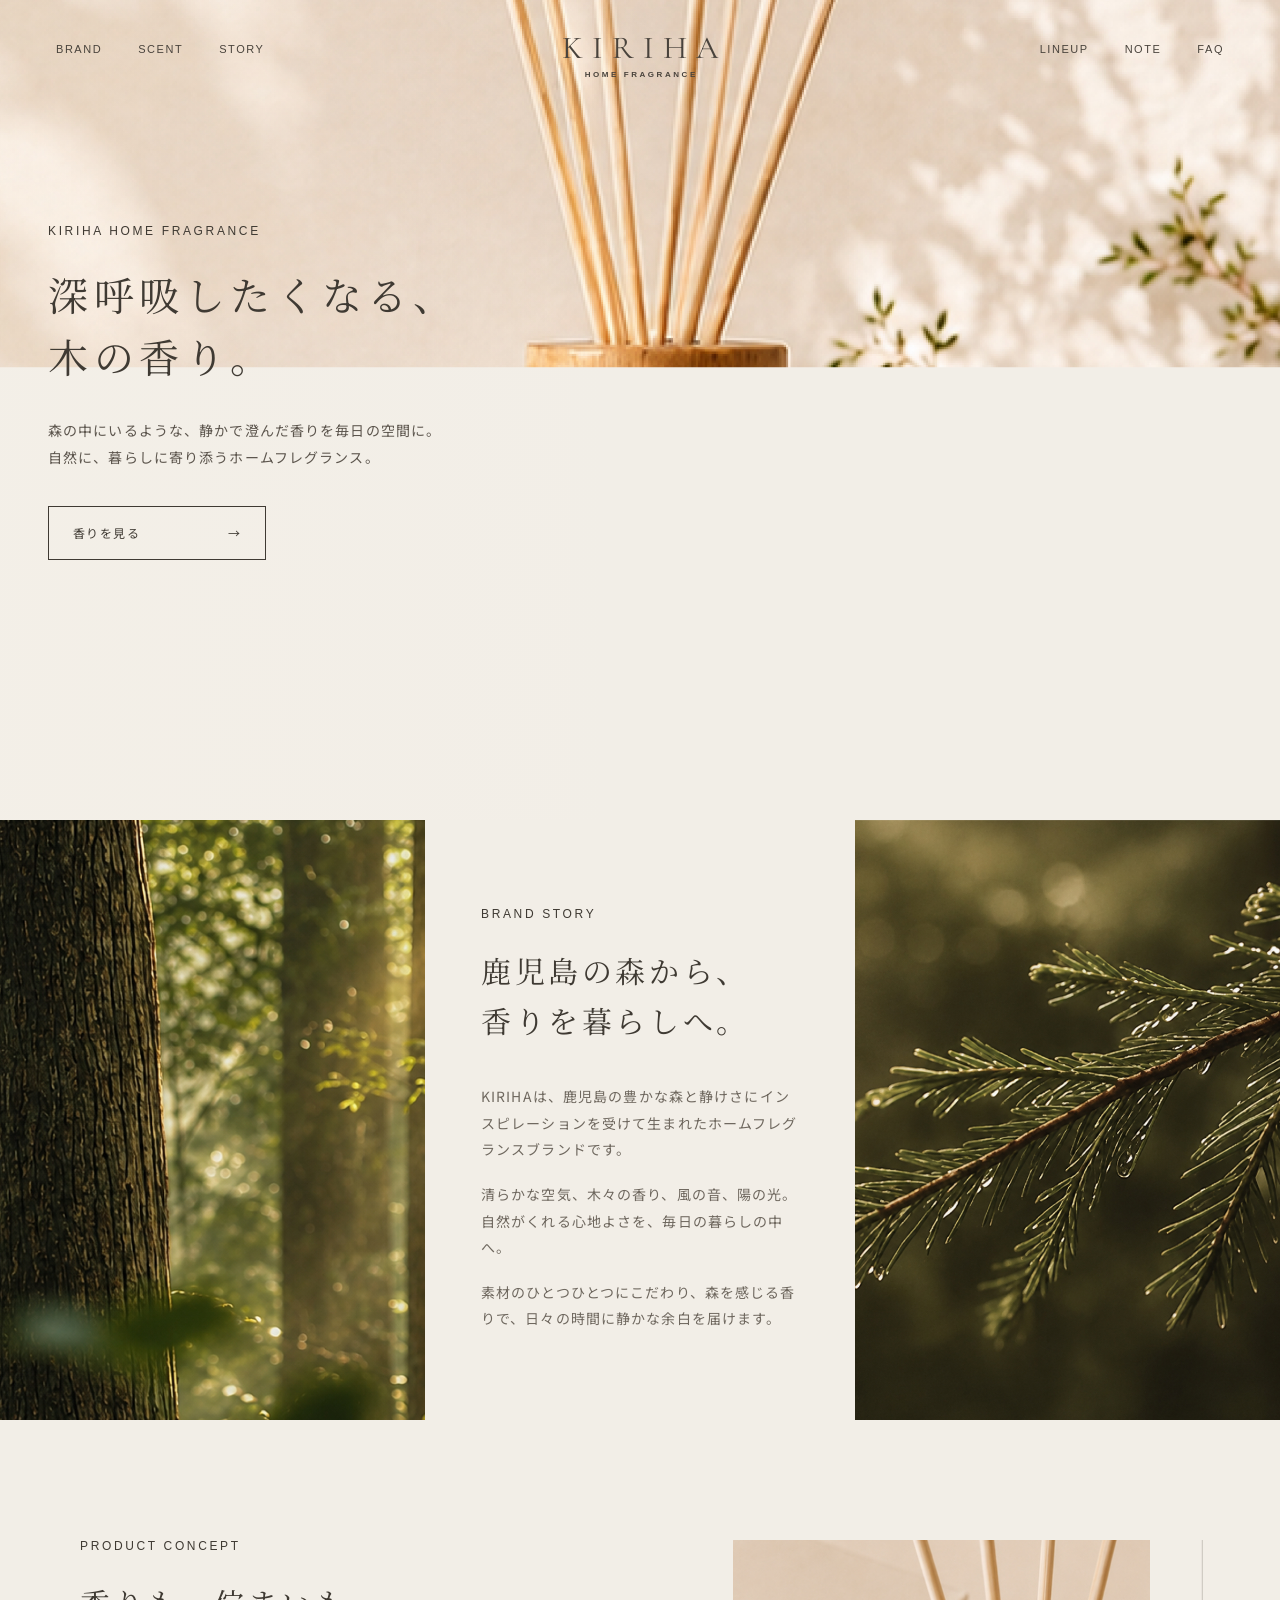
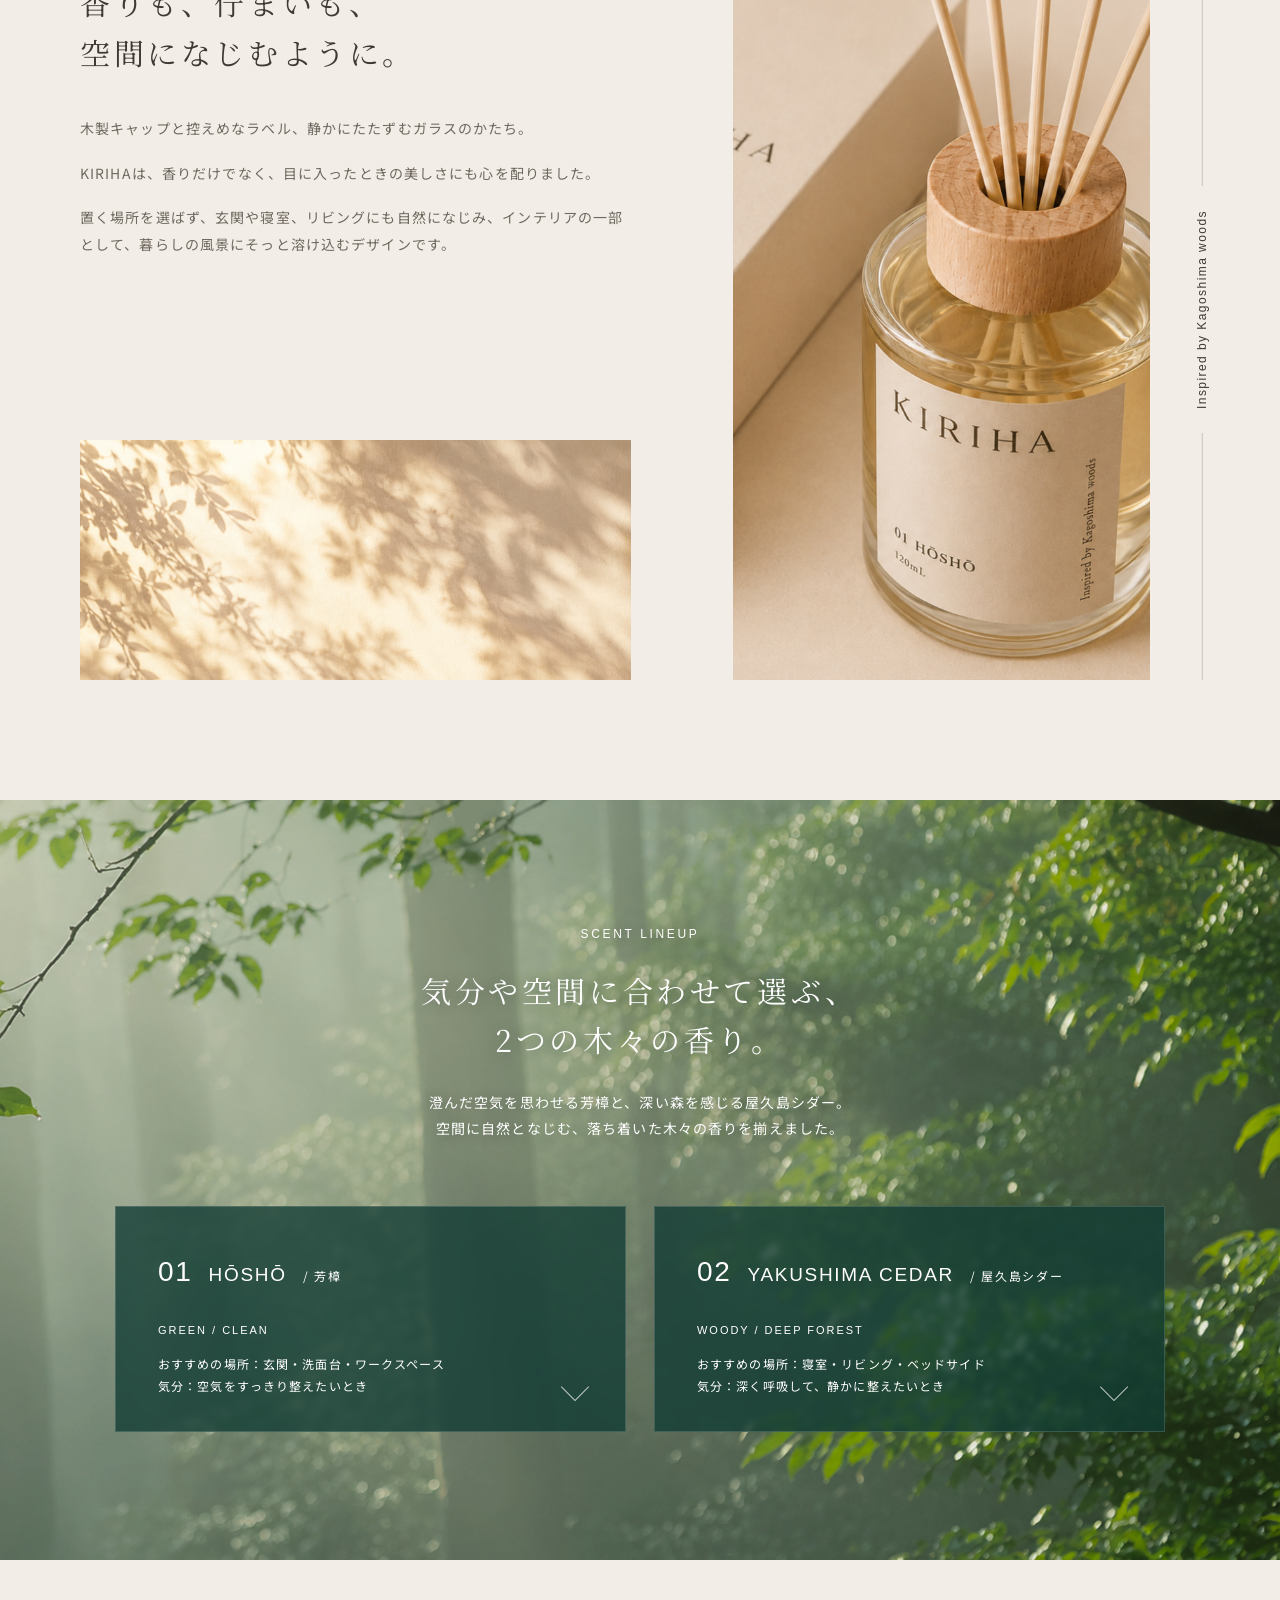
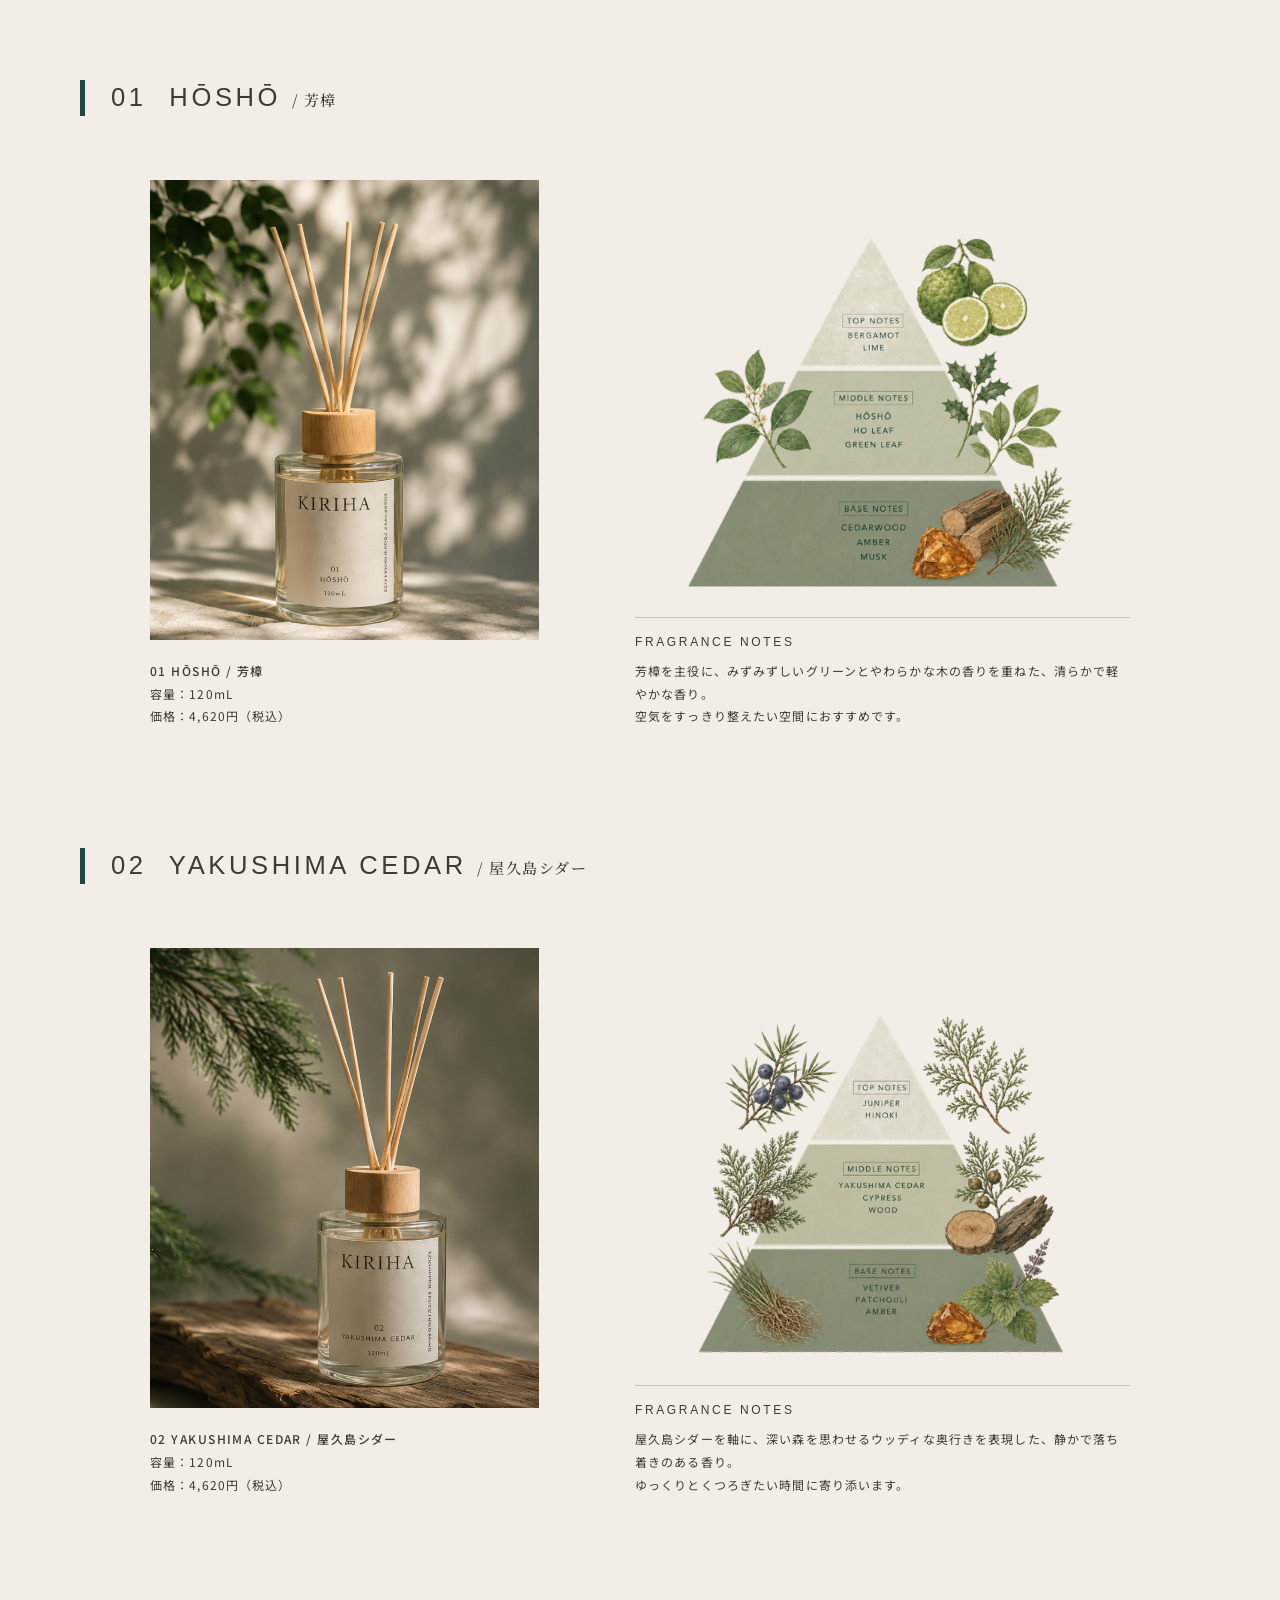
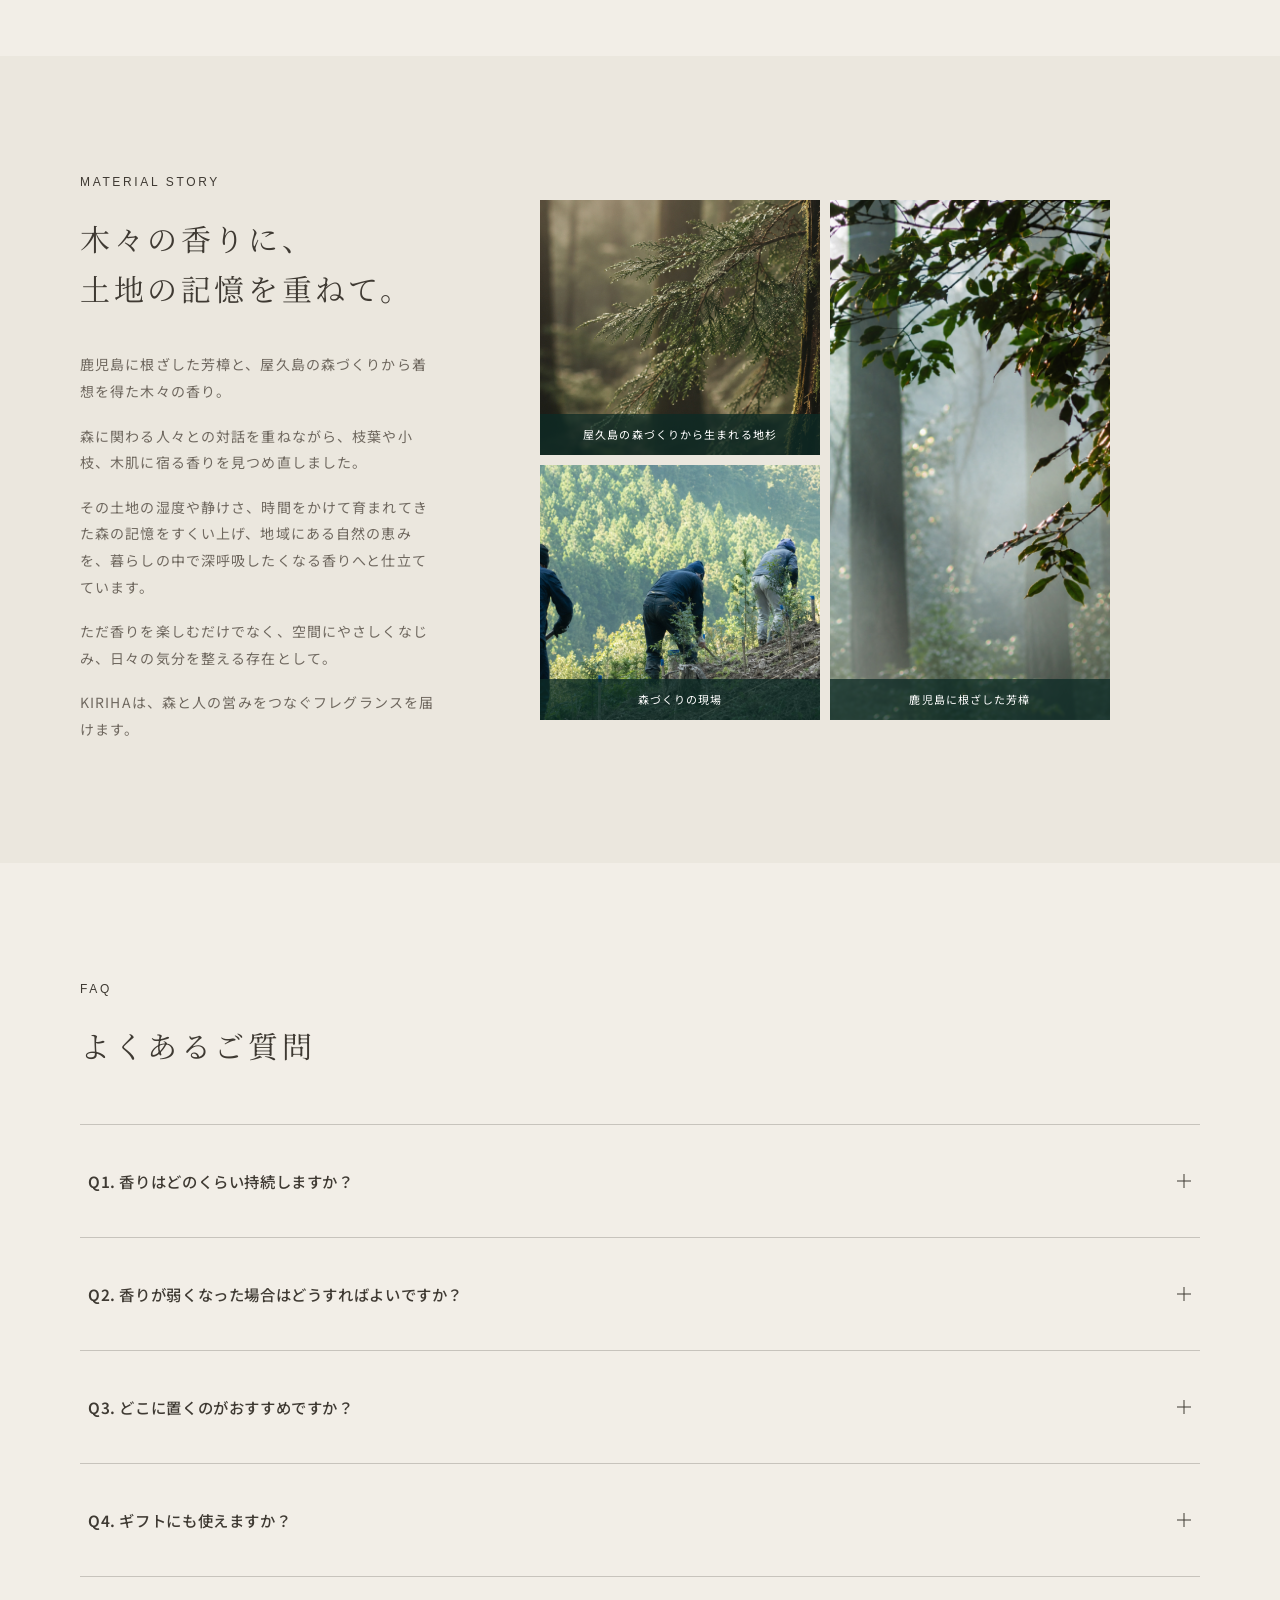
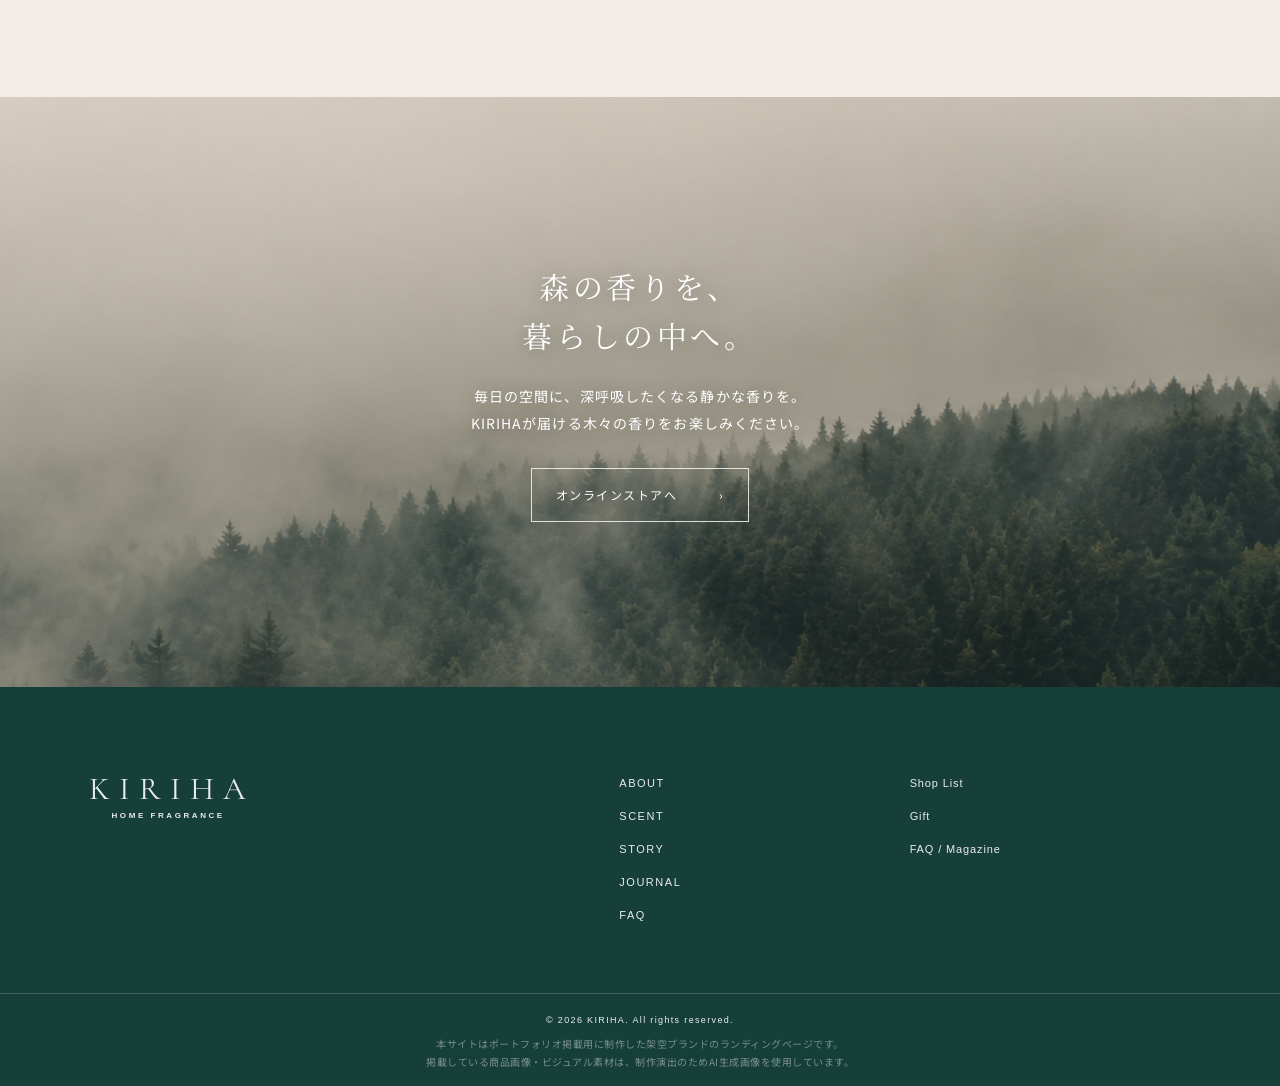
==== commit a31555c0: "PC版LPの余白・文字サイズ・画像素材を調整" ====
--- a/index.html
+++ b/index.html
@@ -8,7 +8,7 @@
   <link rel="preconnect" href="https://fonts.googleapis.com">
   <link rel="preconnect" href="https://fonts.gstatic.com" crossorigin>
   <link href="https://fonts.googleapis.com/css2?family=Cormorant+Garamond:wght@400;500&family=Noto+Sans+JP:wght@400;500&family=Noto+Serif+JP:wght@400;500&display=swap" rel="stylesheet">
-  <link rel="stylesheet" href="css/style.css?v=15">
+  <link rel="stylesheet" href="css/style.css?v=25">
 </head>
 <body>
   <header class="header">
@@ -27,17 +27,38 @@
         <a href="#material">NOTE</a>
         <a href="#faq">FAQ</a>
       </div>
+      <button class="header__menu-button" type="button" aria-controls="mobile-menu" aria-expanded="false" aria-label="メニューを開く">
+        <span></span>
+        <span></span>
+        <span></span>
+      </button>
     </nav>
+    <div class="mobile-menu" id="mobile-menu" aria-hidden="true">
+      <nav class="mobile-menu__nav" aria-label="スマートフォンメニュー">
+        <a href="#top"><span>01</span>はじめへ</a>
+        <a href="#scent"><span>02</span>香りについて</a>
+        <a href="#products"><span>03</span>商品について</a>
+        <a href="#material"><span>04</span>ストーリー</a>
+        <a href="#faq"><span>05</span>よくあるご質問</a>
+      </nav>
+    </div>
   </header>
 
   <main>
     <section class="hero" id="top">
-      <img class="hero__image" src="images/hero-main.jpg" alt="木漏れ日の中に置かれたKIRIHAのホームフレグランス">
+      <picture class="hero__picture">
+        <source media="(max-width: 767px)" srcset="images/hero-main-sp.jpg">
+        <img class="hero__image" src="images/hero-main.jpg" alt="木漏れ日の中に置かれたKIRIHAのホームフレグランス">
+      </picture>
       <div class="hero__content">
-        <p class="eyebrow">KIRIHA HOME FRAGRANCE</p>
-        <h1 class="hero__title">深呼吸したくなる、<br>木の香り。</h1>
-        <p class="hero__text">森の中にいるような、静かで澄んだ香りを毎日の空間に。<br>自然に、暮らしに寄り添うホームフレグランス。</p>
-        <a class="button button--outline" href="#scent">香りを見る<span aria-hidden="true">→</span></a>
+        <div class="hero__heading">
+          <p class="eyebrow">KIRIHA HOME FRAGRANCE</p>
+          <h1 class="hero__title">深呼吸したくなる、<br>木の香り。</h1>
+        </div>
+        <div class="hero__details">
+          <p class="hero__text">森の中にいるような、静かで澄んだ香りを毎日の空間に。<br>自然に、暮らしに寄り添うホームフレグランス。</p>
+          <a class="button button--outline" href="#scent">香りを見る<span aria-hidden="true">→</span></a>
+        </div>
       </div>
     </section>
 
@@ -224,6 +245,10 @@
     <p class="footer__copyright">© 2026 KIRIHA. All rights reserved.</p>
     <p class="footer__notice">本サイトはポートフォリオ掲載用に制作した架空ブランドのランディングページです。<br>掲載している商品画像・ビジュアル素材は、制作演出のためAI生成画像を使用しています。</p>
   </footer>
+  <button class="page-top" type="button" aria-label="ページトップへ戻る" aria-hidden="true">
+    <span aria-hidden="true">↑</span>
+  </button>
   <script src="js/main.js"></script>
+  <script src="js/navigation.js?v=2"></script>
 </body>
 </html>
--- a/css/style.css
+++ b/css/style.css
@@ -27,6 +27,11 @@
   scroll-behavior: smooth;
 }
 
+section[id],
+article[id] {
+  scroll-margin-top: 32px;
+}
+
 body {
   margin: 0;
   overflow-x: hidden;
@@ -42,6 +47,10 @@
 body,
 button {
   -webkit-font-smoothing: antialiased;
+}
+
+body.menu-open {
+  overflow: hidden;
 }
 
 img {
@@ -170,12 +179,46 @@
 
 .header__links a,
 .footer__nav a {
-  transition: opacity 0.2s ease;
+  position: relative;
+  width: fit-content;
+  transition: opacity 0.3s ease;
+}
+
+.header__links a::after,
+.footer__nav a::after {
+  position: absolute;
+  right: 0;
+  bottom: -5px;
+  left: 0;
+  height: 1px;
+  background: currentColor;
+  content: "";
+  opacity: 0.55;
+  transform: scaleX(0);
+  transform-origin: right center;
+  transition: transform 0.35s ease;
 }
 
 .header__links a:hover,
-.footer__nav a:hover {
-  opacity: 0.55;
+.footer__nav a:hover,
+.header__links a:focus-visible,
+.footer__nav a:focus-visible {
+  opacity: 0.72;
+}
+
+.header__links a:hover::after,
+.footer__nav a:hover::after,
+.header__links a:focus-visible::after,
+.footer__nav a:focus-visible::after {
+  transform: scaleX(1);
+  transform-origin: left center;
+}
+
+.header__links a:focus-visible,
+.footer__nav a:focus-visible,
+.mobile-menu__nav a:focus-visible {
+  outline: 1px solid currentColor;
+  outline-offset: 6px;
 }
 
 .logo {
@@ -201,6 +244,11 @@
   text-indent: 0.32em;
 }
 
+.header__menu-button,
+.mobile-menu {
+  display: none;
+}
+
 /* Hero */
 .hero {
   position: relative;
@@ -216,6 +264,11 @@
   pointer-events: none;
 }
 
+.hero__picture {
+  position: absolute;
+  inset: 0;
+}
+
 .hero__image {
   position: absolute;
   inset: 0;
@@ -230,6 +283,11 @@
   padding-top: 225px;
 }
 
+.hero__heading,
+.hero__details {
+  min-width: 0;
+}
+
 .hero__title {
   margin-bottom: 30px;
   font-size: clamp(40px, 3vw, 58px);
@@ -259,7 +317,7 @@
   grid-template-columns: minmax(0, 1fr) minmax(430px, 0.9fr) minmax(0, 1fr);
   align-items: stretch;
   max-width: 1920px;
-  min-height: 600px;
+  min-height: 540px;
   margin: 0 auto;
 }
 
@@ -280,7 +338,7 @@
   display: flex;
   flex-direction: column;
   justify-content: center;
-  padding: 70px 64px;
+  padding: 72px 56px;
   background: var(--color-bg-light);
 }
 
@@ -636,7 +694,7 @@
   border: 0;
   background: transparent;
   cursor: pointer;
-  font-size: clamp(18px, 1.85vw, 36px);
+  font-size: clamp(15px, 1.2vw, 23px);
   font-weight: 500;
   line-height: 1.7;
   letter-spacing: 0.04em;
@@ -696,7 +754,7 @@
 
 .faq-item__answer-label {
   color: var(--color-text);
-  font-weight: 500;
+  font-weight: 600;
 }
 
 /* Contact CTA */
@@ -706,7 +764,7 @@
   place-items: center;
   min-height: 590px;
   padding: var(--section-space-sm) 24px;
-  background-image: linear-gradient(rgba(31, 52, 46, 0.12), rgba(31, 52, 46, 0.28)), url("../images/section-scent-bg.jpg");
+  background-image: linear-gradient(rgba(31, 52, 46, 0.12), rgba(31, 52, 46, 0.28)), url("../images/cta-forest-bg.jpg");
   background-position: center 42%;
   background-size: cover;
   color: #fff;
@@ -779,8 +837,278 @@
   text-align: center;
 }
 
+/* Page Top */
+.page-top {
+  position: fixed;
+  right: 32px;
+  bottom: 32px;
+  z-index: 9;
+  display: grid;
+  place-items: center;
+  width: 52px;
+  height: 52px;
+  padding: 0;
+  border: 1px solid var(--color-green);
+  border-radius: 50%;
+  background: rgba(242, 238, 231, 0.88);
+  color: var(--color-green);
+  cursor: pointer;
+  opacity: 0;
+  pointer-events: none;
+  transform: translateY(8px);
+  transition: background-color 0.3s ease, color 0.3s ease, opacity 0.35s ease, transform 0.35s ease, visibility 0.35s;
+  visibility: hidden;
+}
+
+.page-top span {
+  font-family: var(--font-en);
+  font-size: 17px;
+  font-weight: 400;
+  line-height: 1;
+}
+
+.page-top--visible {
+  opacity: 0.82;
+  pointer-events: auto;
+  transform: translateY(0);
+  visibility: visible;
+}
+
+.page-top:hover {
+  background: var(--color-green);
+  color: var(--color-bg-light);
+  opacity: 1;
+}
+
+.page-top:focus-visible {
+  outline: 1px solid var(--color-deep-green);
+  outline-offset: 4px;
+}
+
 /* Responsive */
-@media (max-width: 1100px) {
+@media (max-width: 1023px) {
+  section[id],
+  article[id] {
+    scroll-margin-top: 80px;
+  }
+
+  .container {
+    width: min(calc(100% - 80px), var(--content-width));
+  }
+
+  .section {
+    padding: var(--section-space-sm) 0;
+  }
+
+  .header {
+    position: fixed;
+    height: 64px;
+    background: rgba(250, 247, 240, 0.86);
+    backdrop-filter: blur(8px);
+  }
+
+  .header__nav {
+    display: flex;
+    align-items: center;
+    justify-content: space-between;
+    width: 100%;
+    height: 64px;
+    padding: 0 40px;
+  }
+
+  .header__links {
+    display: none;
+  }
+
+  .header .logo {
+    position: relative;
+    z-index: 12;
+    justify-items: center;
+  }
+
+  .header .logo__main {
+    font-size: 25px;
+    text-indent: 0;
+  }
+
+  .header .logo__sub {
+    font-size: 6px;
+    text-indent: 0;
+  }
+
+  .header__menu-button {
+    position: relative;
+    z-index: 12;
+    display: block;
+    width: 44px;
+    height: 44px;
+    padding: 0;
+    border: 0;
+    background: transparent;
+    cursor: pointer;
+  }
+
+  .header__menu-button span {
+    position: absolute;
+    left: 10px;
+    width: 24px;
+    height: 1px;
+    background: #544c44;
+    transition: top 0.35s ease, transform 0.35s ease, opacity 0.25s ease;
+  }
+
+  .header__menu-button span:nth-child(1) {
+    top: 15px;
+  }
+
+  .header__menu-button span:nth-child(2) {
+    top: 22px;
+  }
+
+  .header__menu-button span:nth-child(3) {
+    top: 29px;
+  }
+
+  .header--menu-open .header__menu-button span:nth-child(1) {
+    top: 22px;
+    transform: rotate(45deg);
+  }
+
+  .header--menu-open .header__menu-button span:nth-child(2) {
+    opacity: 0;
+  }
+
+  .header--menu-open .header__menu-button span:nth-child(3) {
+    top: 22px;
+    transform: rotate(-45deg);
+  }
+
+  .mobile-menu {
+    position: fixed;
+    top: 64px;
+    right: 0;
+    bottom: 0;
+    left: 0;
+    z-index: 11;
+    display: block;
+    visibility: hidden;
+    padding: clamp(24px, 5vh, 44px) 40px 32px;
+    background: rgba(246, 242, 234, 0.92);
+    -webkit-backdrop-filter: blur(12px);
+    backdrop-filter: blur(12px);
+    opacity: 0;
+    overflow-y: auto;
+    pointer-events: none;
+    transform: translateY(-12px);
+    transition: opacity 0.35s ease, transform 0.35s ease, visibility 0.35s;
+  }
+
+  .header--menu-open .mobile-menu {
+    visibility: visible;
+    opacity: 1;
+    pointer-events: auto;
+    transform: translateY(0);
+  }
+
+  .mobile-menu__nav {
+    display: grid;
+    gap: 0;
+    width: min(100%, 600px);
+    margin: 0 auto;
+    border-top: 1px solid var(--color-line);
+  }
+
+  .mobile-menu__nav a {
+    position: relative;
+    display: flex;
+    align-items: baseline;
+    gap: 24px;
+    min-height: 64px;
+    padding: clamp(15px, 2.4vh, 20px) 8px;
+    border-bottom: 1px solid var(--color-line);
+    background: rgba(242, 238, 231, 0.14);
+    font-family: var(--font-serif);
+    font-size: 22px;
+    line-height: 1.5;
+    letter-spacing: 0.1em;
+    transition: color 0.3s ease, opacity 0.3s ease;
+  }
+
+  .mobile-menu__nav a::after {
+    position: absolute;
+    right: 4px;
+    bottom: -1px;
+    left: 4px;
+    height: 1px;
+    background: var(--color-green);
+    content: "";
+    opacity: 0.45;
+    transform: scaleX(0);
+    transform-origin: right center;
+    transition: transform 0.35s ease;
+  }
+
+  .mobile-menu__nav a:hover,
+  .mobile-menu__nav a:focus-visible {
+    color: var(--color-green);
+  }
+
+  .mobile-menu__nav a:hover::after,
+  .mobile-menu__nav a:focus-visible::after {
+    transform: scaleX(1);
+    transform-origin: left center;
+  }
+
+  .mobile-menu__nav a span {
+    color: var(--color-muted);
+    font-family: var(--font-en);
+    font-size: 10px;
+    font-weight: 500;
+    letter-spacing: 0.18em;
+  }
+
+  .hero {
+    display: flex;
+    flex-direction: column;
+    min-height: 0;
+    padding-top: 64px;
+    overflow: visible;
+  }
+
+  .hero::after {
+    display: none;
+  }
+
+  .hero__picture {
+    position: relative;
+    inset: auto;
+    flex: 0 0 auto;
+    height: 500px;
+  }
+
+  .hero__image {
+    position: static;
+    inset: auto;
+    height: 100%;
+    object-position: 54% center;
+  }
+
+  .hero__content {
+    width: 100%;
+    margin: 0;
+    padding: 48px 40px 56px;
+    background: var(--color-bg-light);
+  }
+
+  .hero__title {
+    margin-bottom: 24px;
+    font-size: clamp(36px, 5.2vw, 46px);
+  }
+
+  .hero__text {
+    margin-bottom: 30px;
+  }
+
   .brand-story__grid {
     grid-template-columns: 1fr 1.15fr;
   }
@@ -790,17 +1118,41 @@
   }
 
   .concept__grid {
-    grid-template-columns: 1fr 0.8fr;
+    grid-template-columns: 1fr;
+    gap: 56px;
+    max-width: 720px;
+  }
+
+  .concept__visual {
+    width: calc(100% - 50px);
+    height: 620px;
+  }
+
+  .concept__vertical {
+    display: none;
+  }
+
+  .scent__cards {
+    grid-template-columns: 1fr;
+    max-width: 720px;
+  }
+
+  .product__grid {
+    grid-template-columns: 1fr;
     gap: 64px;
-  }
-
-  .concept__visual {
-    height: 620px;
-  }
-
-  .product__grid {
-    gap: 60px;
-    padding: 0 30px;
+    max-width: 720px;
+    margin: 0 auto;
+    padding: 0 40px;
+  }
+
+  .product__image {
+    height: auto;
+    aspect-ratio: 0.81;
+  }
+
+  .product__notes > img {
+    height: auto;
+    aspect-ratio: 1 / 0.96;
   }
 
   .material__grid {
@@ -809,6 +1161,62 @@
 
   .material__content {
     max-width: 720px;
+  }
+
+  .footer__grid {
+    grid-template-columns: max-content max-content;
+    justify-content: center;
+    column-gap: clamp(48px, 8vw, 80px);
+    row-gap: 46px;
+    width: min(calc(100% - 80px), 480px);
+    min-height: 300px;
+    margin: 0 auto;
+  }
+
+  .logo--footer {
+    grid-column: 1 / 3;
+    justify-self: center;
+    justify-items: center;
+    width: max-content;
+    text-align: center;
+  }
+
+  .logo--footer .logo__main,
+  .logo--footer .logo__sub {
+    width: 100%;
+    text-align: center;
+    text-indent: 0.3em;
+  }
+
+  .footer__nav {
+    justify-self: start;
+    text-align: left;
+  }
+}
+
+@media (min-width: 768px) and (max-width: 1023px) {
+  .hero__content {
+    display: grid;
+    grid-template-columns: minmax(0, 1fr) minmax(260px, 0.85fr);
+    align-items: end;
+    column-gap: clamp(32px, 5vw, 48px);
+    padding: 64px 48px 72px;
+  }
+
+  .hero__title {
+    margin-bottom: 0;
+    font-size: clamp(33px, 4.2vw, 42px);
+  }
+
+  .hero__details {
+    align-self: end;
+    justify-self: end;
+    width: min(100%, 360px);
+  }
+
+  .hero__text {
+    max-width: 360px;
+    margin-bottom: 26px;
   }
 }
 
@@ -840,45 +1248,54 @@
   }
 
   .header__nav {
-    display: flex;
-    justify-content: center;
+    padding: 0 20px;
+  }
+
+  .mobile-menu {
+    padding: clamp(18px, 4vh, 28px) 20px 24px;
+    background: rgba(246, 242, 234, 0.9);
+  }
+
+  .mobile-menu__nav a {
+    min-height: 56px;
+    gap: 18px;
+    padding: clamp(12px, 2vh, 16px) 4px;
+    font-size: 19px;
+    line-height: 1.5;
+  }
+
+  .mobile-menu__nav a span {
+    font-size: 11px;
+  }
+
+  .hero {
+    min-height: 0;
+  }
+
+  .hero__picture {
+    height: 560px;
+  }
+
+  .hero__image {
+    object-position: center center;
+  }
+
+  .hero__content {
     width: 100%;
-    padding-top: 24px;
-  }
-
-  .header__links {
-    display: none;
-  }
-
-  .logo__main {
-    font-size: 28px;
-  }
-
-  .hero {
-    min-height: 720px;
-  }
-
-  .hero::after {
-    background: linear-gradient(90deg, rgba(248, 243, 233, 0.76) 0%, rgba(248, 243, 233, 0.42) 52%, rgba(248, 243, 233, 0.04) 88%);
-  }
-
-  .hero__image {
-    object-position: 45% center;
-  }
-
-  .hero__content {
-    width: calc(100% - 40px);
-    padding-top: 140px;
+    padding: 44px 20px 52px;
   }
 
   .hero__title {
     margin-bottom: 22px;
     font-size: 34px;
+    letter-spacing: 0.06em;
   }
 
   .hero__text {
-    max-width: 270px;
+    max-width: 100%;
     margin-bottom: 28px;
+    font-size: 14px;
+    line-height: 2;
   }
 
   .hero__text br {
@@ -897,7 +1314,13 @@
   }
 
   .brand-story__image {
-    min-height: 340px;
+    width: 100%;
+    height: 200px;
+    min-height: 200px;
+  }
+
+  .brand-story__image--forest img {
+    object-position: center center;
   }
 
   .brand-story__content {
@@ -930,7 +1353,7 @@
 
   .scent {
     min-height: 880px;
-    padding: var(--section-space-sp) 0;
+    padding: 96px 0 var(--section-space-sp);
   }
 
   .scent__background {
@@ -1050,14 +1473,19 @@
   }
 
   .footer__grid {
-    grid-template-columns: 1fr 1fr;
-    gap: 50px 40px;
-    min-height: 290px;
-  }
-
-  .logo--footer {
-    grid-column: 1 / 3;
-  }
+    column-gap: clamp(32px, 10vw, 48px);
+    row-gap: 40px;
+    width: min(calc(100% - 64px), 360px);
+    min-height: 280px;
+  }
+
+  .page-top {
+    right: 18px;
+    bottom: 18px;
+    width: 46px;
+    height: 46px;
+  }
+
 }
 
 @media (prefers-reduced-motion: reduce) {
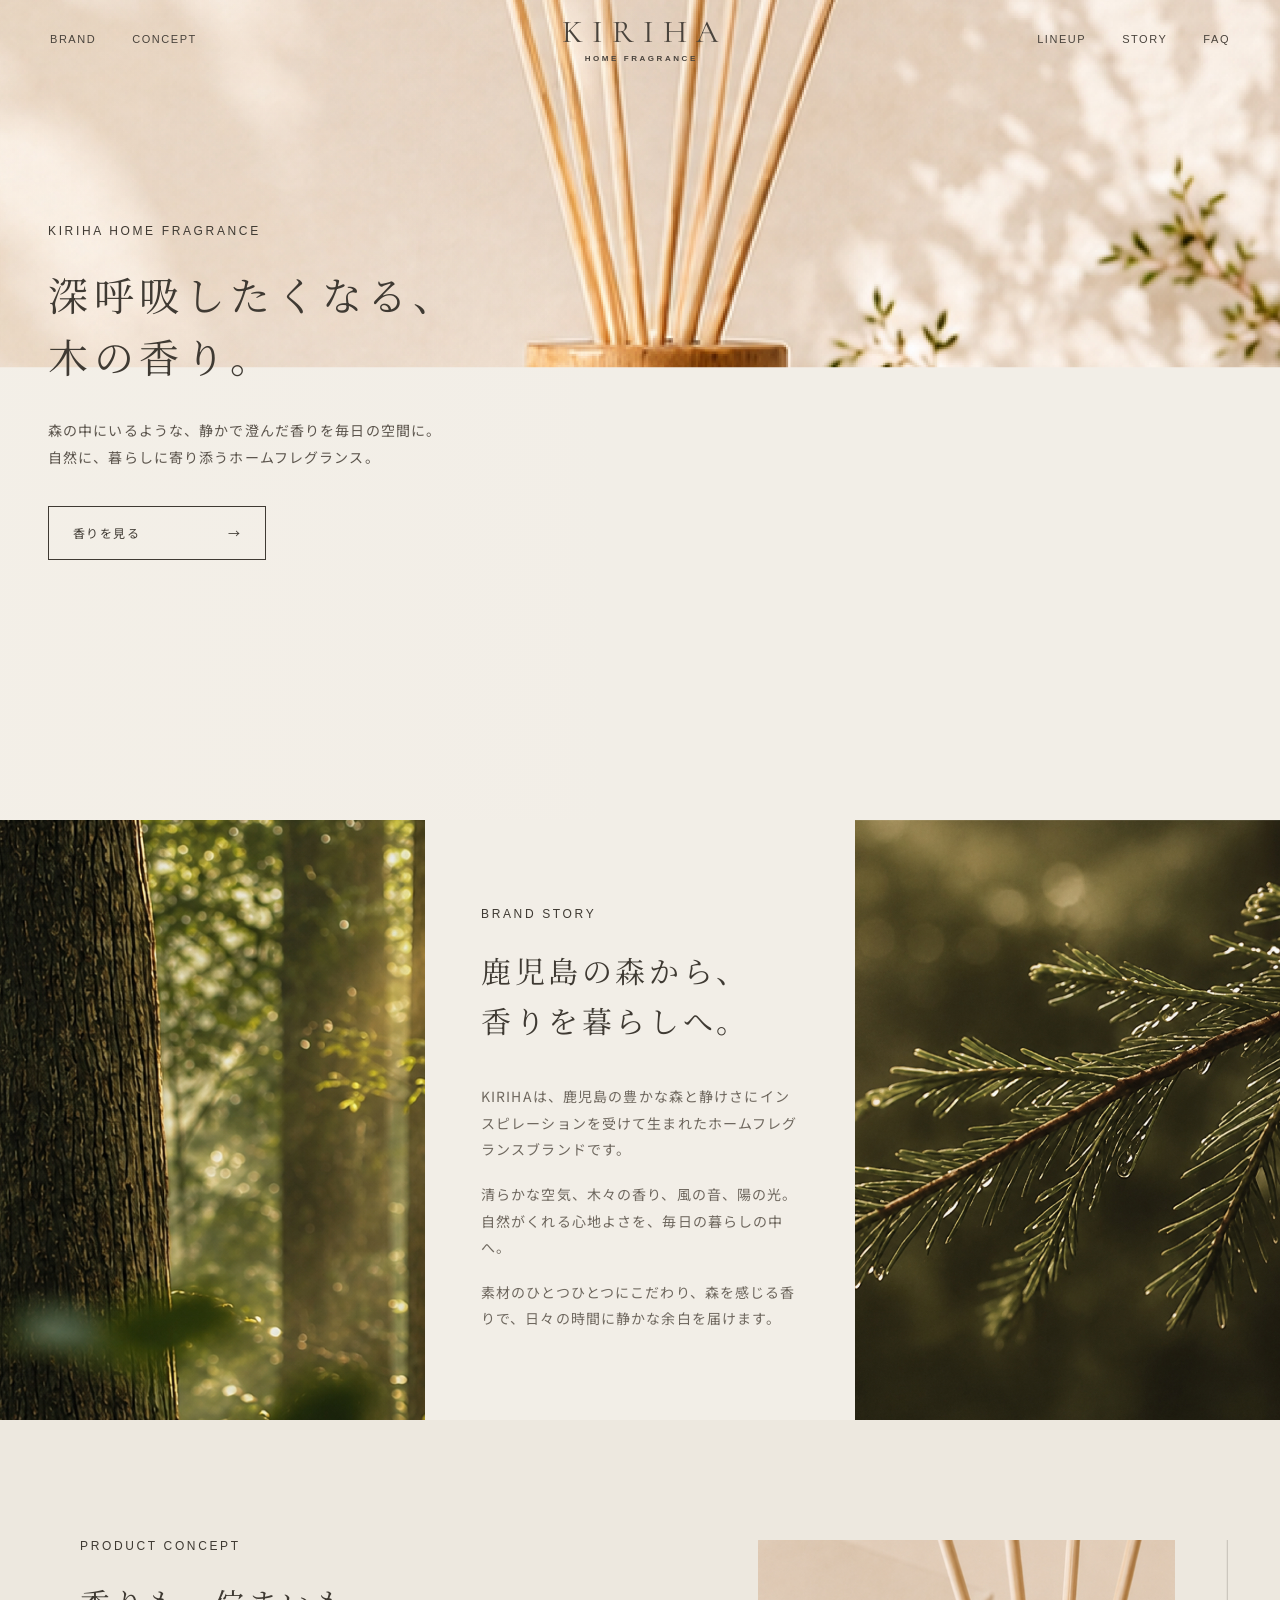
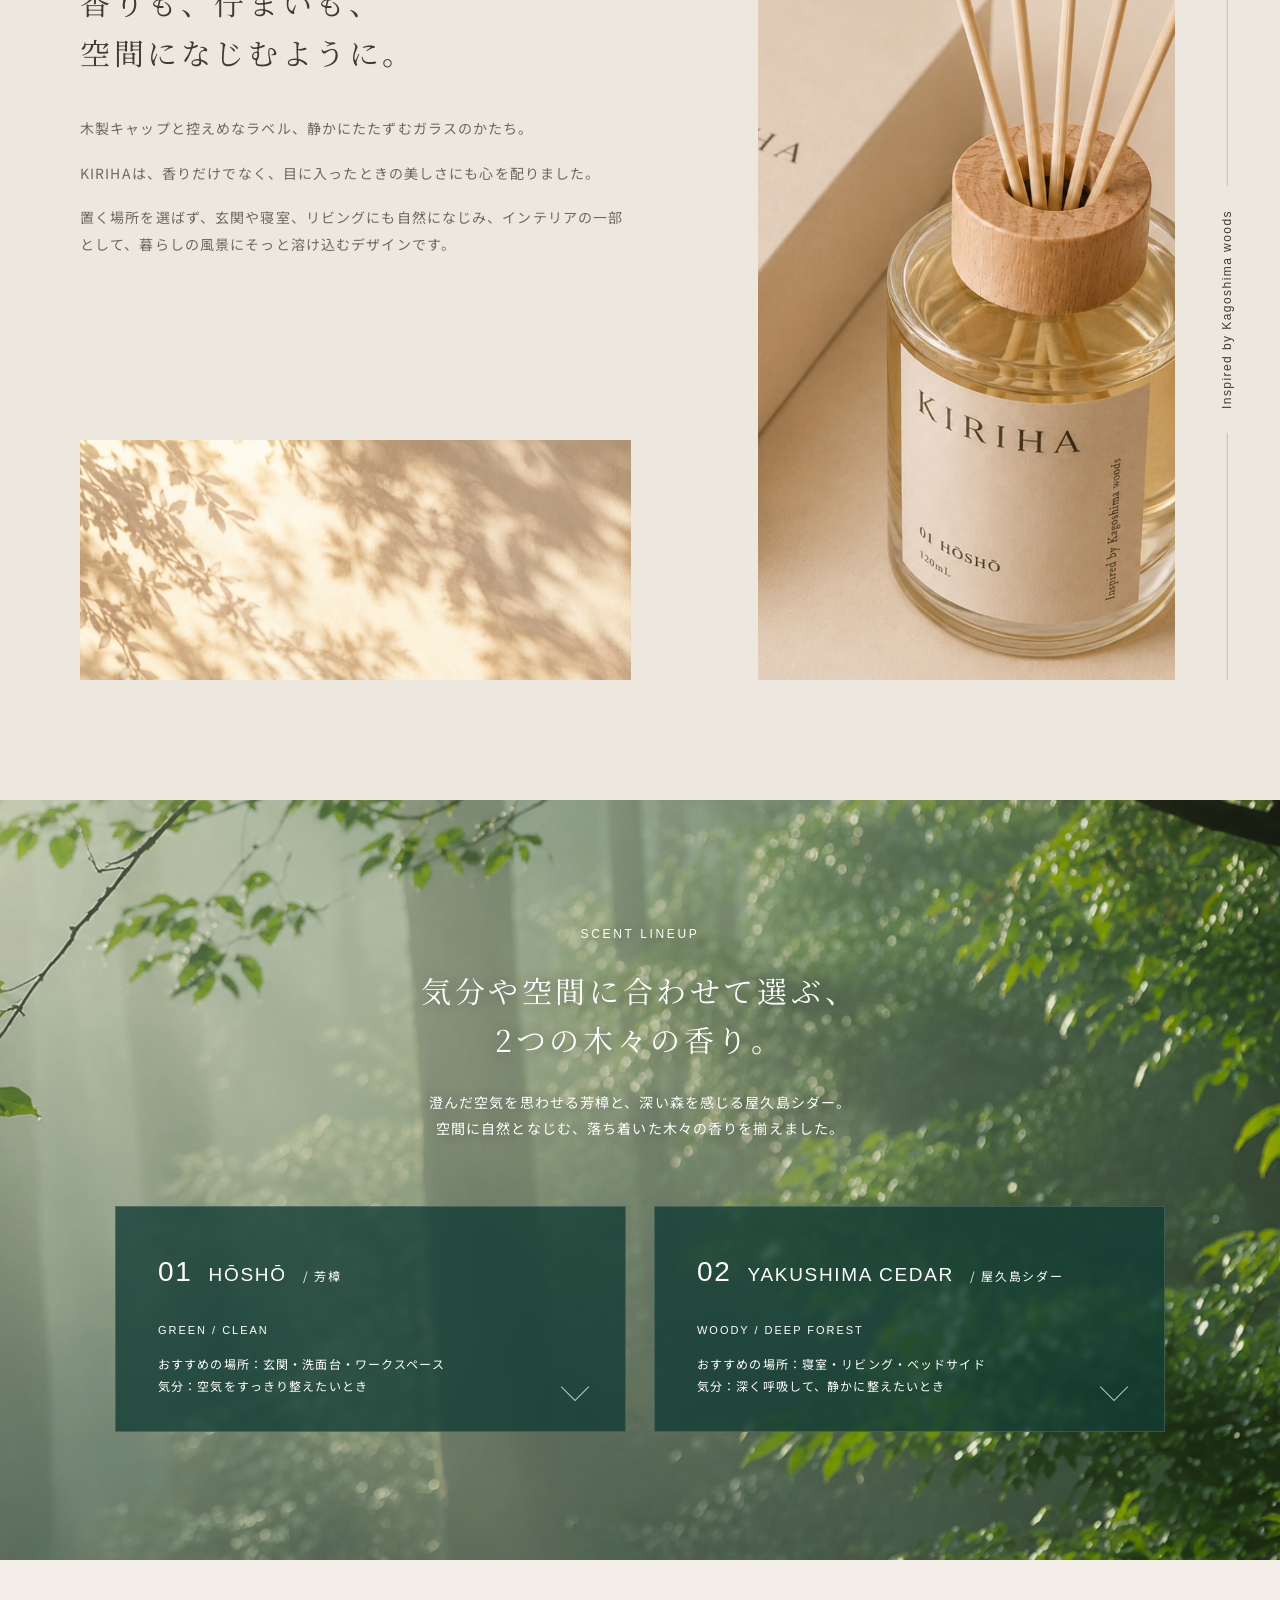
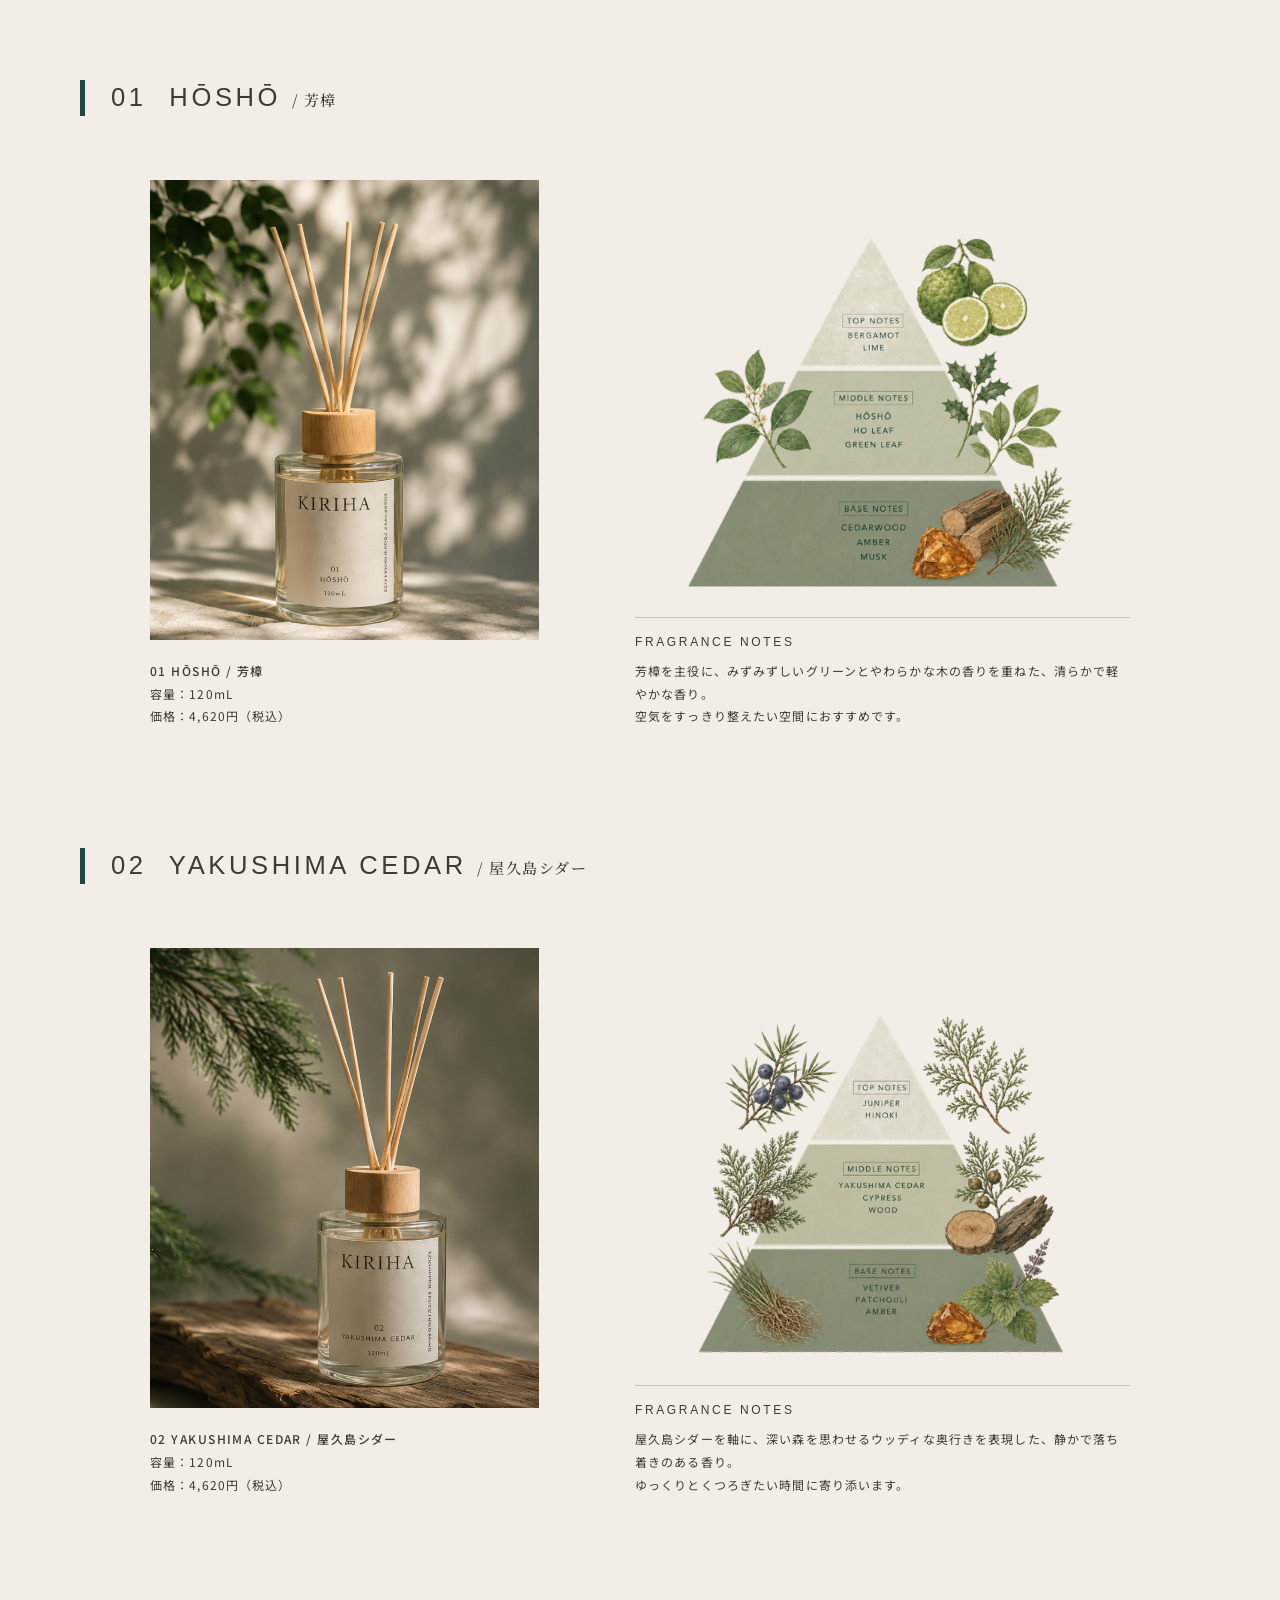
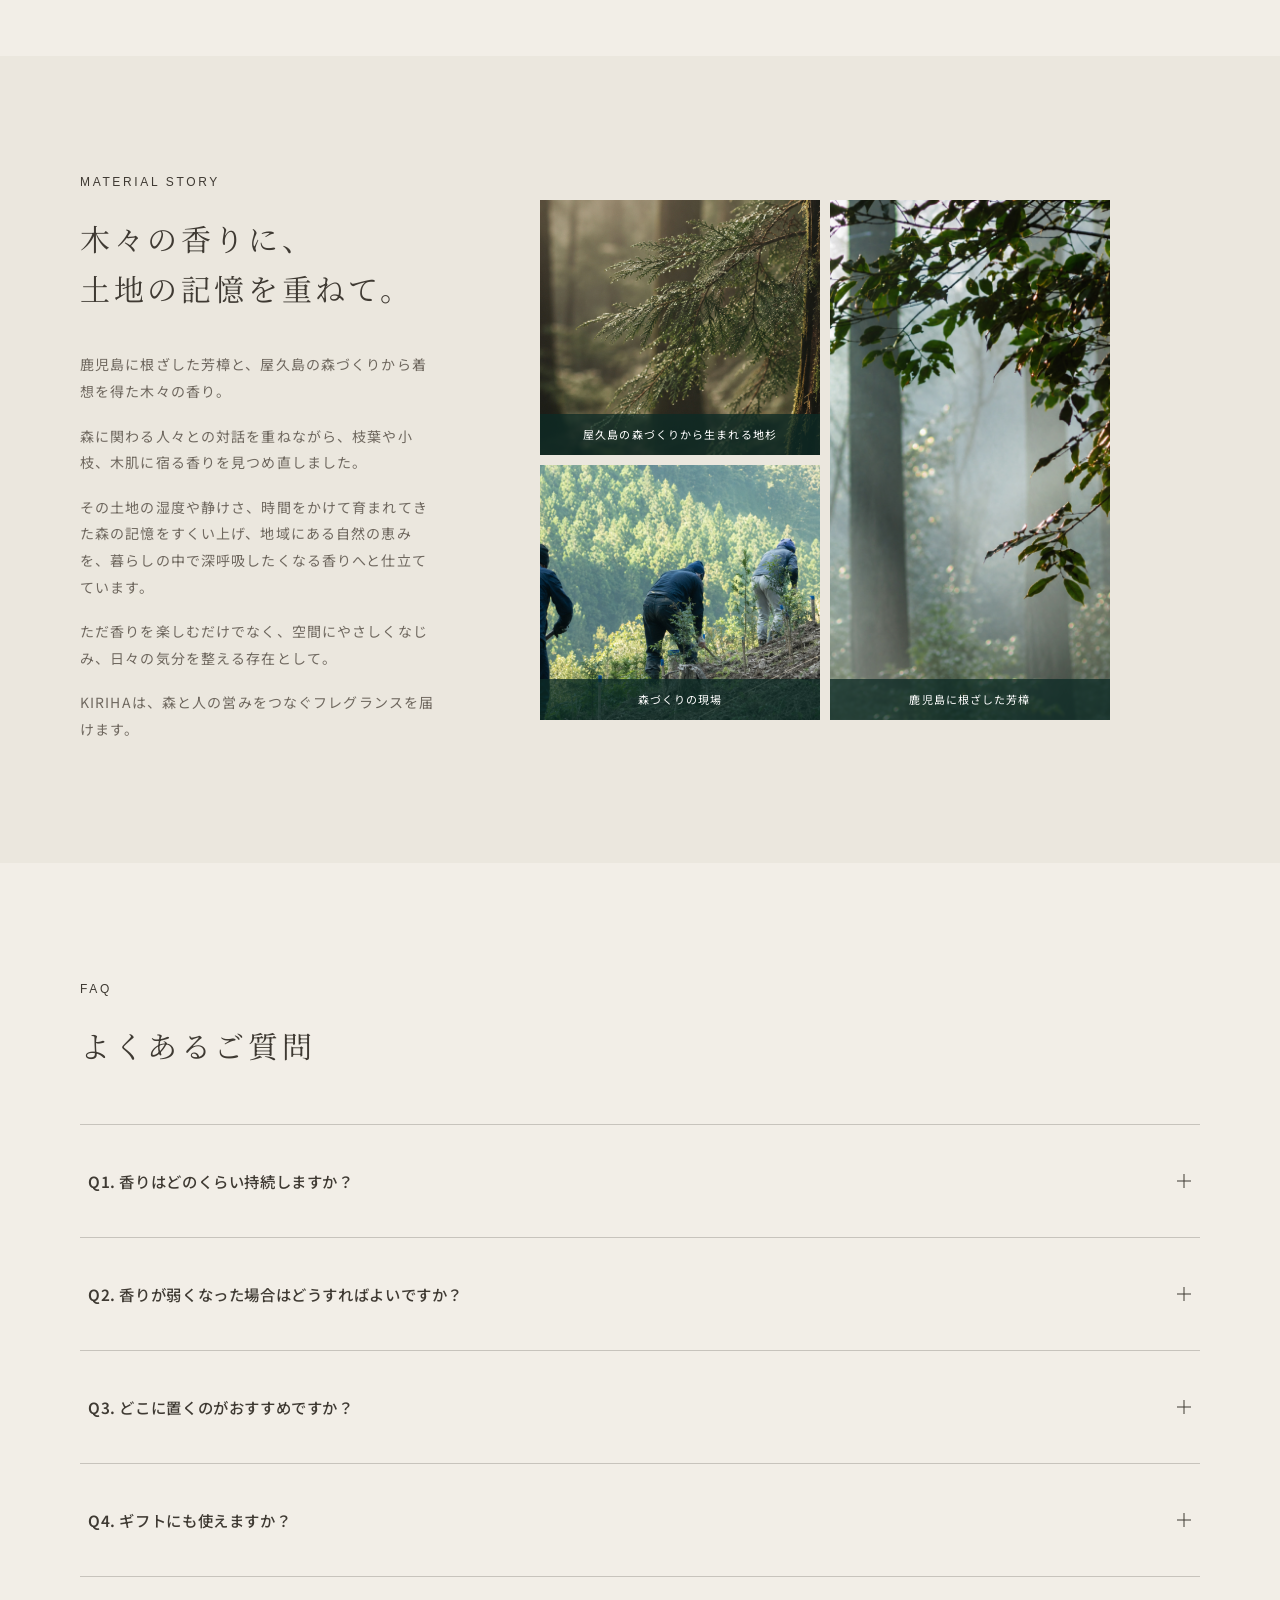
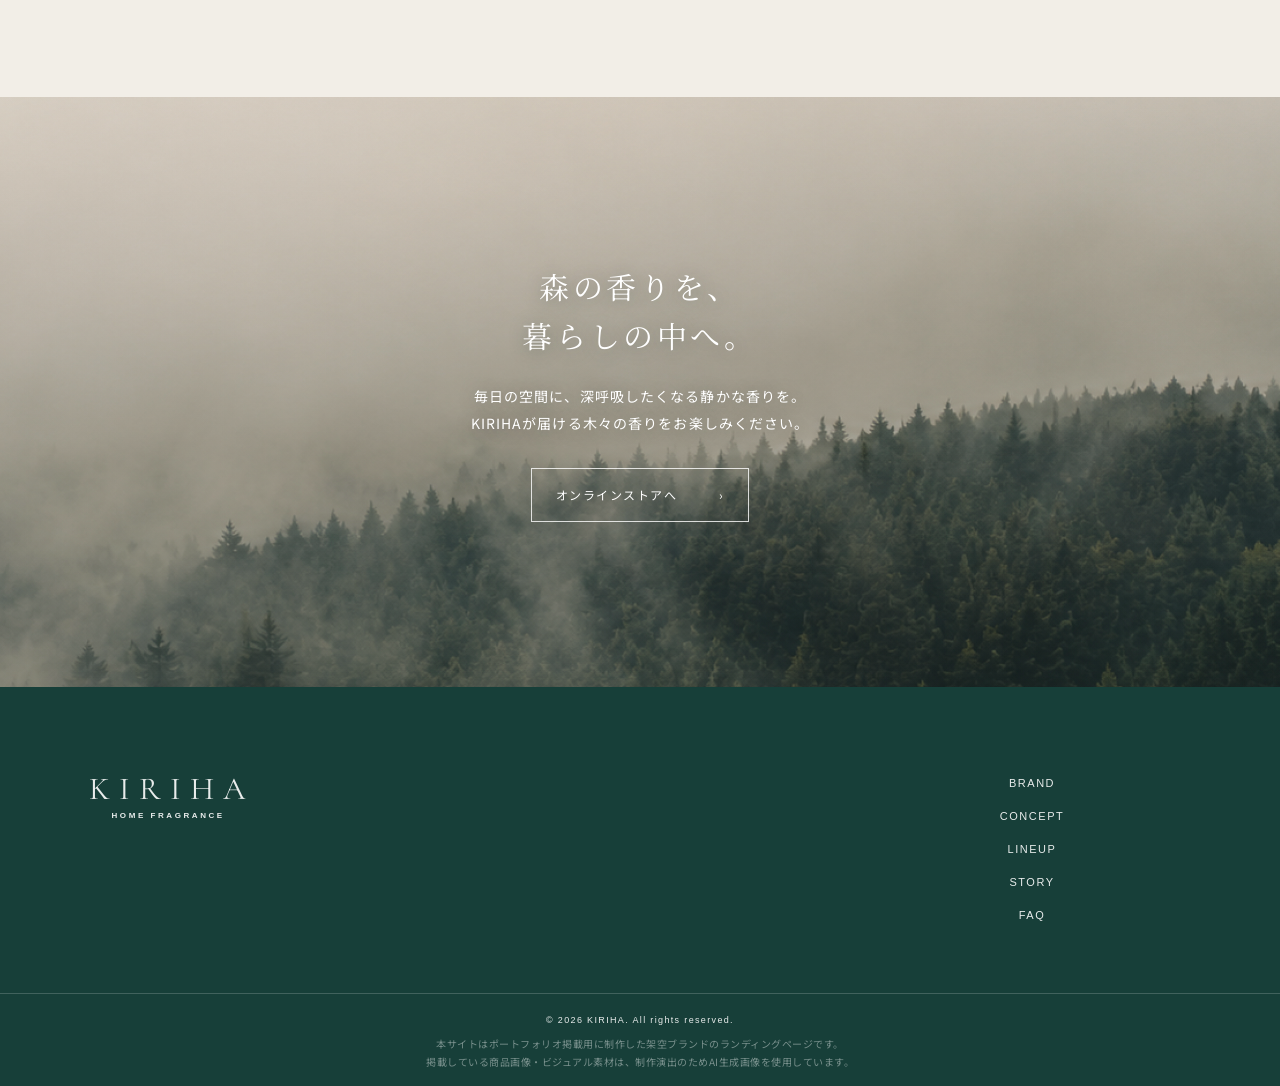
==== commit 92741a60: "Complete responsive layout adjustments for KIRIHA LP" ====
--- a/index.html
+++ b/index.html
@@ -8,23 +8,22 @@
   <link rel="preconnect" href="https://fonts.googleapis.com">
   <link rel="preconnect" href="https://fonts.gstatic.com" crossorigin>
   <link href="https://fonts.googleapis.com/css2?family=Cormorant+Garamond:wght@400;500&family=Noto+Sans+JP:wght@400;500&family=Noto+Serif+JP:wght@400;500&display=swap" rel="stylesheet">
-  <link rel="stylesheet" href="css/style.css?v=25">
+  <link rel="stylesheet" href="css/style.css?v=34">
 </head>
 <body>
   <header class="header">
     <nav class="header__nav" aria-label="メインナビゲーション">
       <div class="header__links header__links--left">
         <a href="#brand-story">BRAND</a>
-        <a href="#scent">SCENT</a>
-        <a href="#material">STORY</a>
+        <a href="#concept">CONCEPT</a>
       </div>
       <a class="logo" href="#top" aria-label="KIRIHA トップへ">
         <span class="logo__main">KIRIHA</span>
         <span class="logo__sub">HOME FRAGRANCE</span>
       </a>
       <div class="header__links header__links--right">
-        <a href="#products">LINEUP</a>
-        <a href="#material">NOTE</a>
+        <a href="#scent">LINEUP</a>
+        <a href="#material">STORY</a>
         <a href="#faq">FAQ</a>
       </div>
       <button class="header__menu-button" type="button" aria-controls="mobile-menu" aria-expanded="false" aria-label="メニューを開く">
@@ -33,16 +32,16 @@
         <span></span>
       </button>
     </nav>
-    <div class="mobile-menu" id="mobile-menu" aria-hidden="true">
-      <nav class="mobile-menu__nav" aria-label="スマートフォンメニュー">
-        <a href="#top"><span>01</span>はじめへ</a>
-        <a href="#scent"><span>02</span>香りについて</a>
-        <a href="#products"><span>03</span>商品について</a>
-        <a href="#material"><span>04</span>ストーリー</a>
-        <a href="#faq"><span>05</span>よくあるご質問</a>
-      </nav>
-    </div>
   </header>
+  <div class="mobile-menu" id="mobile-menu" aria-hidden="true">
+    <nav class="mobile-menu__nav" aria-label="スマートフォンメニュー">
+      <a href="#brand-story">BRAND</a>
+      <a href="#concept">CONCEPT</a>
+      <a href="#scent">LINEUP</a>
+      <a href="#material">STORY</a>
+      <a href="#faq">FAQ</a>
+    </nav>
+  </div>
 
   <main>
     <section class="hero" id="top">
@@ -85,18 +84,16 @@
     <section class="concept section" id="concept">
       <div class="container concept__grid">
         <div class="concept__content">
-          <div>
-            <p class="eyebrow">PRODUCT CONCEPT</p>
-            <h2 class="section-title">香りも、佇まいも、<br>空間になじむように。</h2>
-            <div class="body-copy">
-              <p>木製キャップと控えめなラベル、静かにたたずむガラスのかたち。</p>
-              <p>KIRIHAは、香りだけでなく、目に入ったときの美しさにも心を配りました。</p>
-              <p>置く場所を選ばず、玄関や寝室、リビングにも自然になじみ、インテリアの一部として、暮らしの風景にそっと溶け込むデザインです。</p>
-            </div>
-          </div>
-          <div class="concept__shadow">
-            <img src="images/product-concept-shadow.jpg" alt="やわらかな木漏れ日の影">
-          </div>
+          <p class="eyebrow">PRODUCT CONCEPT</p>
+          <h2 class="section-title">香りも、佇まいも、<br>空間になじむように。</h2>
+          <div class="body-copy">
+            <p>木製キャップと控えめなラベル、静かにたたずむガラスのかたち。</p>
+            <p>KIRIHAは、香りだけでなく、目に入ったときの美しさにも心を配りました。</p>
+            <p>置く場所を選ばず、玄関や寝室、リビングにも自然になじみ、インテリアの一部として、暮らしの風景にそっと溶け込むデザインです。</p>
+          </div>
+        </div>
+        <div class="concept__shadow">
+          <img src="images/product-concept-shadow.jpg" alt="やわらかな木漏れ日の影">
         </div>
         <div class="concept__visual">
           <img src="images/product-concept-main.jpg" alt="木製キャップをあしらったKIRIHAのフレグランスボトル">
@@ -236,10 +233,7 @@
     <div class="container footer__grid">
       <a class="logo logo--footer" href="#top"><span class="logo__main">KIRIHA</span><span class="logo__sub">HOME FRAGRANCE</span></a>
       <nav class="footer__nav" aria-label="フッターナビゲーション">
-        <a href="#brand-story">ABOUT</a><a href="#scent">SCENT</a><a href="#material">STORY</a><a href="#material">JOURNAL</a><a href="#faq">FAQ</a>
-      </nav>
-      <nav class="footer__nav footer__nav--sub" aria-label="ショップ情報">
-        <a href="#products">Shop List</a><a href="#products">Gift</a><a href="#faq">FAQ / Magazine</a>
+        <a href="#brand-story">BRAND</a><a href="#concept">CONCEPT</a><a href="#scent">LINEUP</a><a href="#material">STORY</a><a href="#faq">FAQ</a>
       </nav>
     </div>
     <p class="footer__copyright">© 2026 KIRIHA. All rights reserved.</p>
@@ -249,6 +243,6 @@
     <span aria-hidden="true">↑</span>
   </button>
   <script src="js/main.js"></script>
-  <script src="js/navigation.js?v=2"></script>
+  <script src="js/navigation.js?v=4"></script>
 </body>
 </html>
--- a/css/style.css
+++ b/css/style.css
@@ -29,7 +29,7 @@
 
 section[id],
 article[id] {
-  scroll-margin-top: 32px;
+  scroll-margin-top: 96px;
 }
 
 body {
@@ -146,27 +146,30 @@
 
 /* Header */
 .header {
-  position: absolute;
+  position: fixed;
   top: 0;
   left: 0;
   z-index: 10;
   width: 100%;
+  height: 78px;
+  border-bottom: 1px solid transparent;
+  background: transparent;
   color: #49433c;
+  transition: background-color 0.35s ease, border-color 0.35s ease;
 }
 
 .header__nav {
   display: grid;
   grid-template-columns: 1fr auto 1fr;
-  align-items: start;
-  width: min(calc(100% - 112px), 1660px);
+  align-items: center;
+  width: min(calc(100% - 96px), 1180px);
+  height: 78px;
   margin: 0 auto;
-  padding-top: 32px;
 }
 
 .header__links {
   display: flex;
   gap: 36px;
-  padding-top: 7px;
   font-family: var(--font-en);
   font-size: 11px;
   font-weight: 500;
@@ -249,6 +252,15 @@
   display: none;
 }
 
+@media (min-width: 1024px) {
+  .header--scrolled {
+    border-bottom-color: rgba(63, 58, 51, 0.1);
+    background: rgba(250, 247, 240, 0.82);
+    -webkit-backdrop-filter: blur(8px);
+    backdrop-filter: blur(8px);
+  }
+}
+
 /* Hero */
 .hero {
   position: relative;
@@ -344,25 +356,29 @@
 
 /* Product Concept */
 .concept {
-  background: var(--color-bg-light);
+  background: #ede8df;
 }
 
 .concept__grid {
   display: grid;
+  grid-template-areas:
+    "content visual"
+    "shadow visual";
   grid-template-columns: minmax(0, 0.92fr) minmax(440px, 0.78fr);
-  align-items: center;
-  gap: clamp(80px, 8vw, 140px);
+  grid-template-rows: minmax(0, 1fr) 240px;
+  column-gap: clamp(80px, 8vw, 140px);
+  row-gap: 62px;
   max-width: var(--content-width);
 }
 
 .concept__content {
-  display: grid;
-  align-self: stretch;
-  align-content: space-between;
-  gap: 62px;
+  grid-area: content;
+  align-self: start;
 }
 
 .concept__shadow {
+  grid-area: shadow;
+  width: 100%;
   height: 240px;
   overflow: hidden;
 }
@@ -373,8 +389,12 @@
 
 .concept__visual {
   position: relative;
-  height: 740px;
-  margin-right: 50px;
+  grid-area: visual;
+  justify-self: center;
+  width: min(calc(100% - 50px), 440px);
+  height: 100%;
+  min-height: 740px;
+  margin: 0 auto;
 }
 
 .concept__visual > img {
@@ -792,7 +812,7 @@
 
 .footer__grid {
   display: grid;
-  grid-template-columns: 1.3fr 0.7fr 0.7fr;
+  grid-template-columns: 1.4fr 0.6fr;
   min-height: 220px;
 }
 
@@ -804,16 +824,14 @@
 .footer__nav {
   display: flex;
   flex-direction: column;
+  align-items: center;
+  justify-self: center;
   gap: 12px;
   font-family: var(--font-en);
   font-size: 11px;
   font-weight: 500;
   letter-spacing: 0.14em;
-}
-
-.footer__nav--sub {
-  font-family: var(--font-en);
-  letter-spacing: 0.08em;
+  text-align: center;
 }
 
 .footer__copyright {
@@ -902,6 +920,7 @@
 
   .header {
     position: fixed;
+    z-index: 30;
     height: 64px;
     background: rgba(250, 247, 240, 0.86);
     backdrop-filter: blur(8px);
@@ -989,25 +1008,27 @@
     right: 0;
     bottom: 0;
     left: 0;
-    z-index: 11;
+    z-index: 20;
     display: block;
     visibility: hidden;
     padding: clamp(24px, 5vh, 44px) 40px 32px;
-    background: rgba(246, 242, 234, 0.92);
+    background: rgba(248, 243, 233, 0.97);
+    color: var(--color-text);
     -webkit-backdrop-filter: blur(12px);
     backdrop-filter: blur(12px);
     opacity: 0;
     overflow-y: auto;
+    overscroll-behavior: contain;
     pointer-events: none;
     transform: translateY(-12px);
     transition: opacity 0.35s ease, transform 0.35s ease, visibility 0.35s;
   }
 
-  .header--menu-open .mobile-menu {
+  body.menu-open .mobile-menu {
     visibility: visible;
     opacity: 1;
     pointer-events: auto;
-    transform: translateY(0);
+    transform: none;
   }
 
   .mobile-menu__nav {
@@ -1027,10 +1048,12 @@
     padding: clamp(15px, 2.4vh, 20px) 8px;
     border-bottom: 1px solid var(--color-line);
     background: rgba(242, 238, 231, 0.14);
-    font-family: var(--font-serif);
+    color: var(--color-text);
+    font-family: var(--font-en);
     font-size: 22px;
+    font-weight: 500;
     line-height: 1.5;
-    letter-spacing: 0.1em;
+    letter-spacing: 0.18em;
     transition: color 0.3s ease, opacity 0.3s ease;
   }
 
@@ -1118,14 +1141,27 @@
   }
 
   .concept__grid {
+    grid-template-areas:
+      "shadow"
+      "content"
+      "visual";
     grid-template-columns: 1fr;
+    grid-template-rows: auto;
     gap: 56px;
     max-width: 720px;
   }
 
+  .concept__shadow {
+    width: min(100%, 640px);
+    height: 220px;
+    margin: 0 auto;
+  }
+
   .concept__visual {
-    width: calc(100% - 50px);
+    width: min(calc(100% - 50px), 520px);
     height: 620px;
+    min-height: 0;
+    margin: 0 auto;
   }
 
   .concept__vertical {
@@ -1164,9 +1200,8 @@
   }
 
   .footer__grid {
-    grid-template-columns: max-content max-content;
+    grid-template-columns: 1fr;
     justify-content: center;
-    column-gap: clamp(48px, 8vw, 80px);
     row-gap: 46px;
     width: min(calc(100% - 80px), 480px);
     min-height: 300px;
@@ -1174,7 +1209,7 @@
   }
 
   .logo--footer {
-    grid-column: 1 / 3;
+    grid-column: 1;
     justify-self: center;
     justify-items: center;
     width: max-content;
@@ -1189,8 +1224,9 @@
   }
 
   .footer__nav {
-    justify-self: start;
-    text-align: left;
+    justify-self: center;
+    align-items: center;
+    text-align: center;
   }
 }
 
@@ -1220,6 +1256,23 @@
   }
 }
 
+@media (min-width: 768px) and (max-width: 1023px) {
+  .scent {
+    min-height: auto;
+    padding: 96px 0 104px;
+  }
+
+  .scent__heading {
+    margin-bottom: 48px;
+  }
+
+  .scent__cards {
+    grid-template-columns: 1fr;
+    gap: 24px;
+    max-width: 720px;
+  }
+}
+
 @media (max-width: 767px) {
   body {
     font-size: 13px;
@@ -1253,14 +1306,14 @@
 
   .mobile-menu {
     padding: clamp(18px, 4vh, 28px) 20px 24px;
-    background: rgba(246, 242, 234, 0.9);
+    background: rgba(248, 243, 233, 0.97);
   }
 
   .mobile-menu__nav a {
-    min-height: 56px;
+    min-height: 60px;
     gap: 18px;
-    padding: clamp(12px, 2vh, 16px) 4px;
-    font-size: 19px;
+    padding: clamp(13px, 2vh, 16px) 4px;
+    font-size: 20px;
     line-height: 1.5;
   }
 
@@ -1333,18 +1386,17 @@
     gap: 48px;
   }
 
-  .concept__content {
-    gap: 40px;
-  }
-
   .concept__shadow {
+    order: -1;
+    width: 100%;
     height: 160px;
   }
 
   .concept__visual {
-    width: 100%;
+    width: min(100%, 440px);
     height: 520px;
-    margin: 0;
+    min-height: 0;
+    margin: 0 auto;
   }
 
   .concept__vertical {
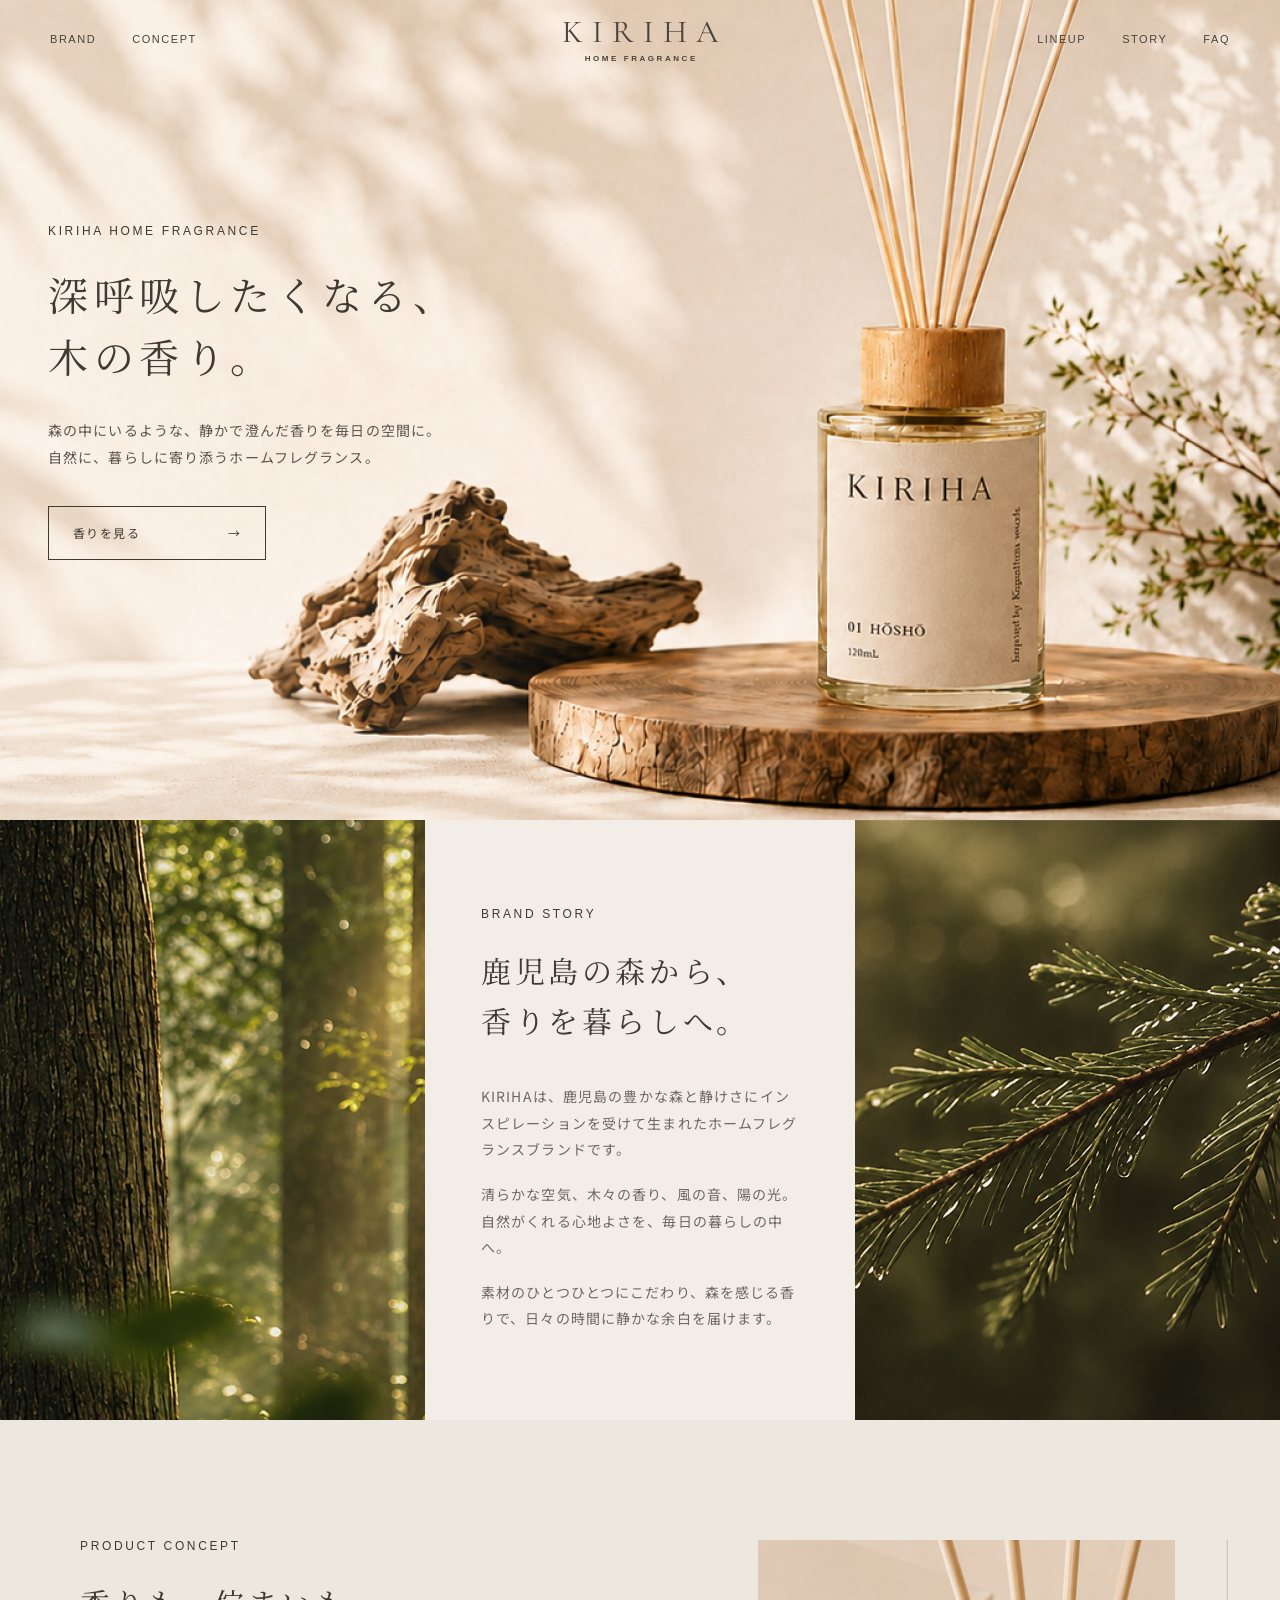
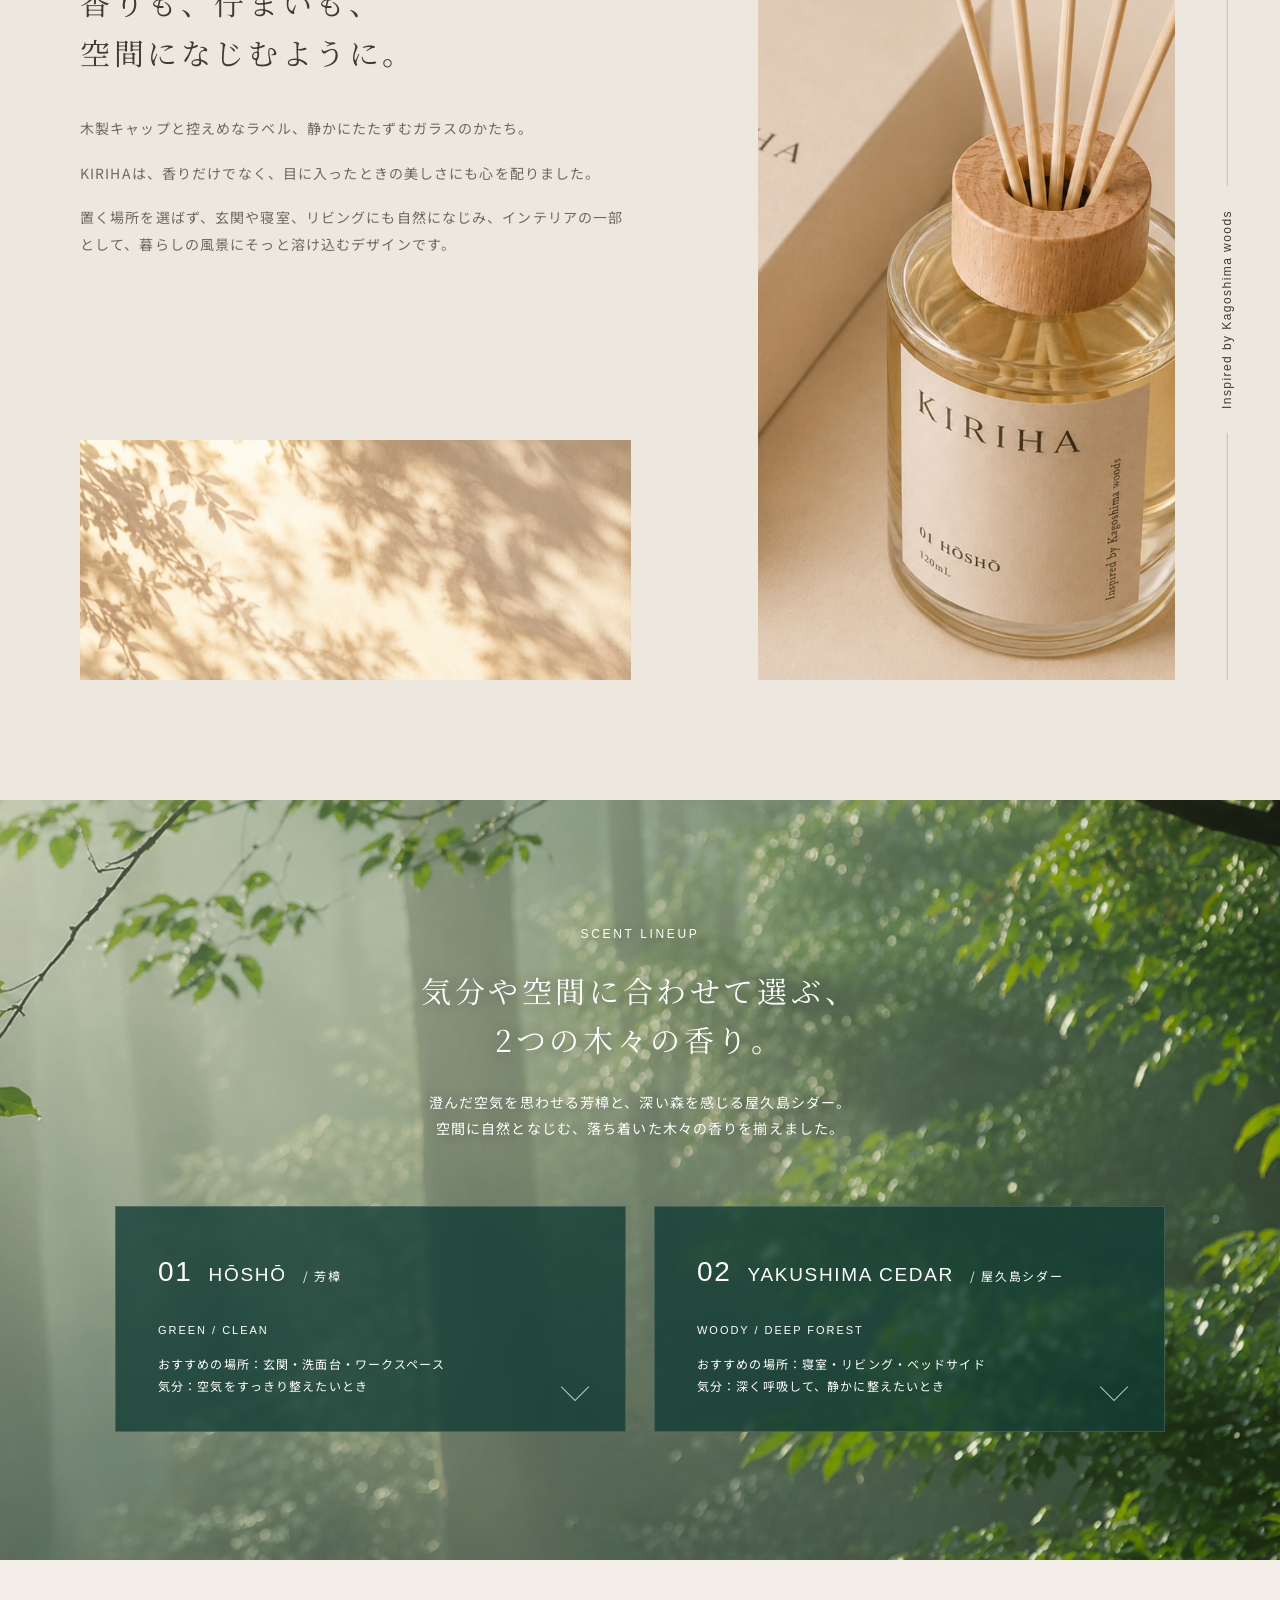
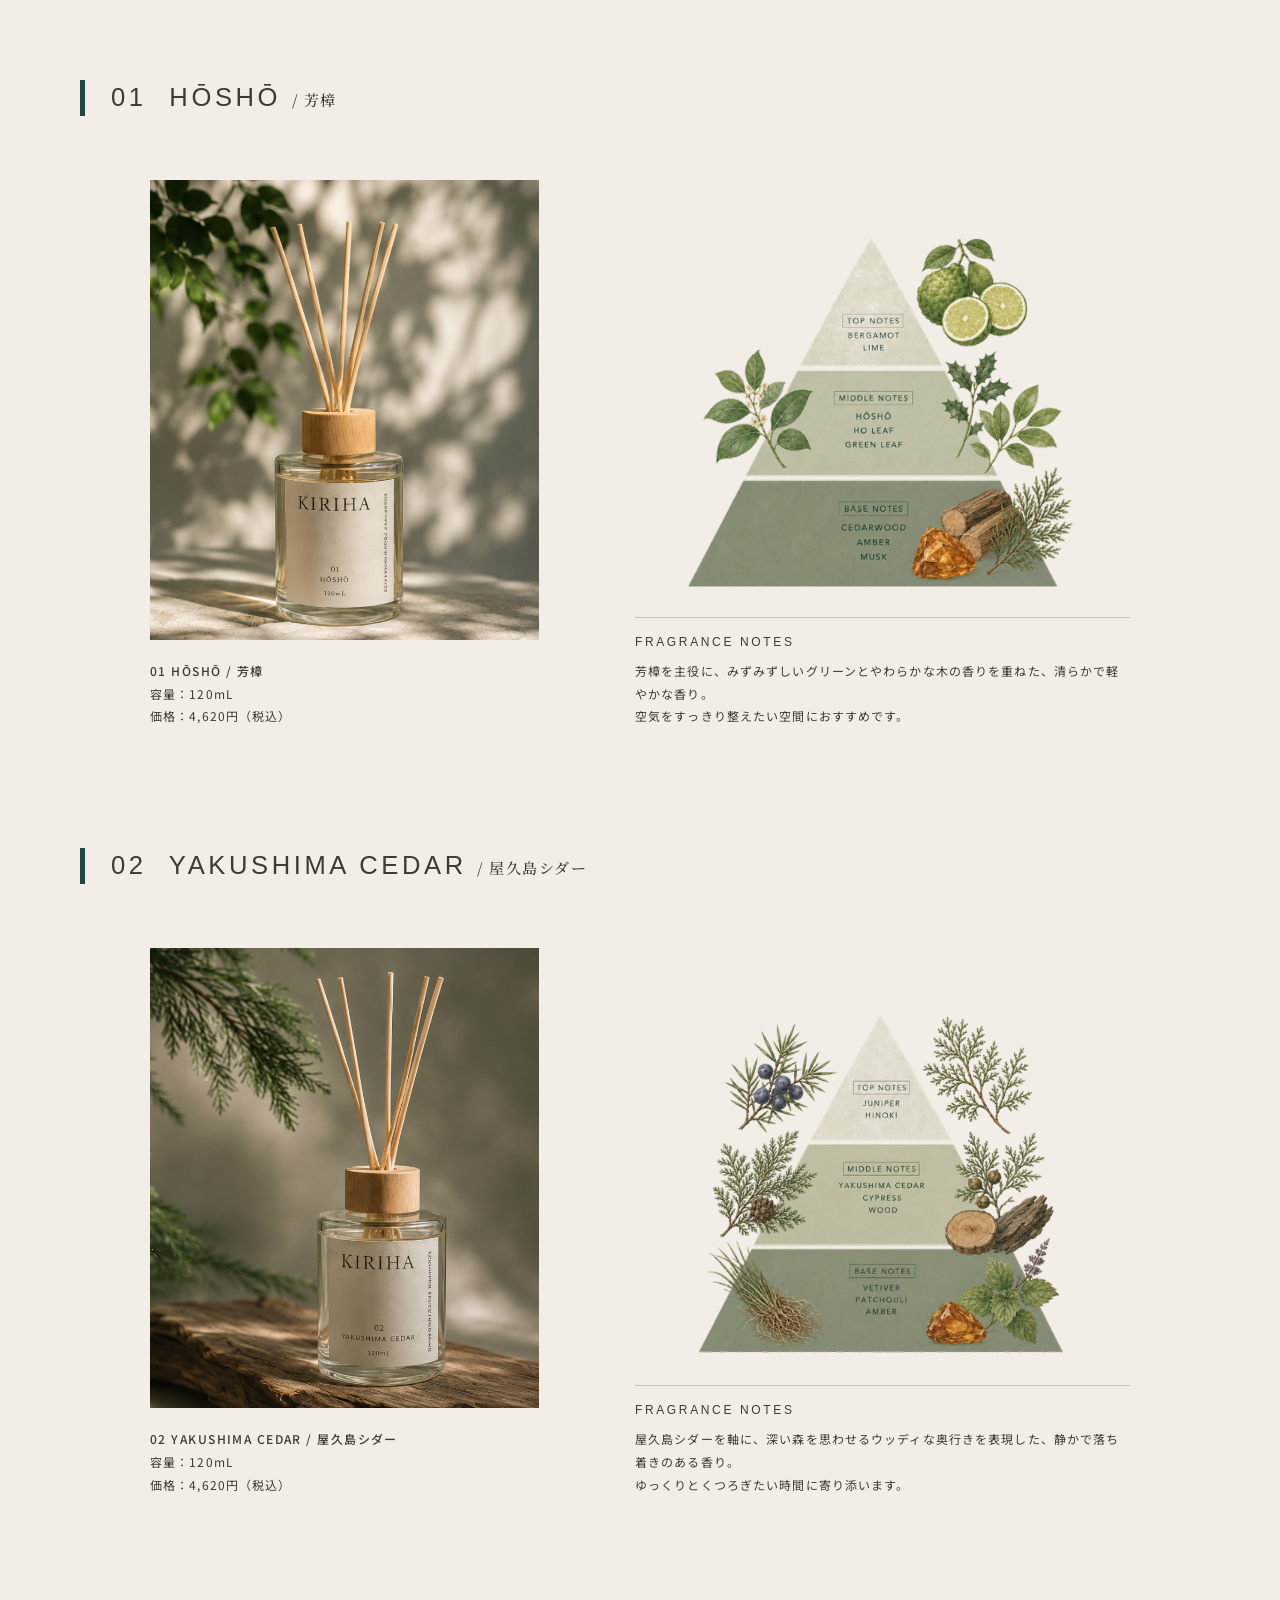
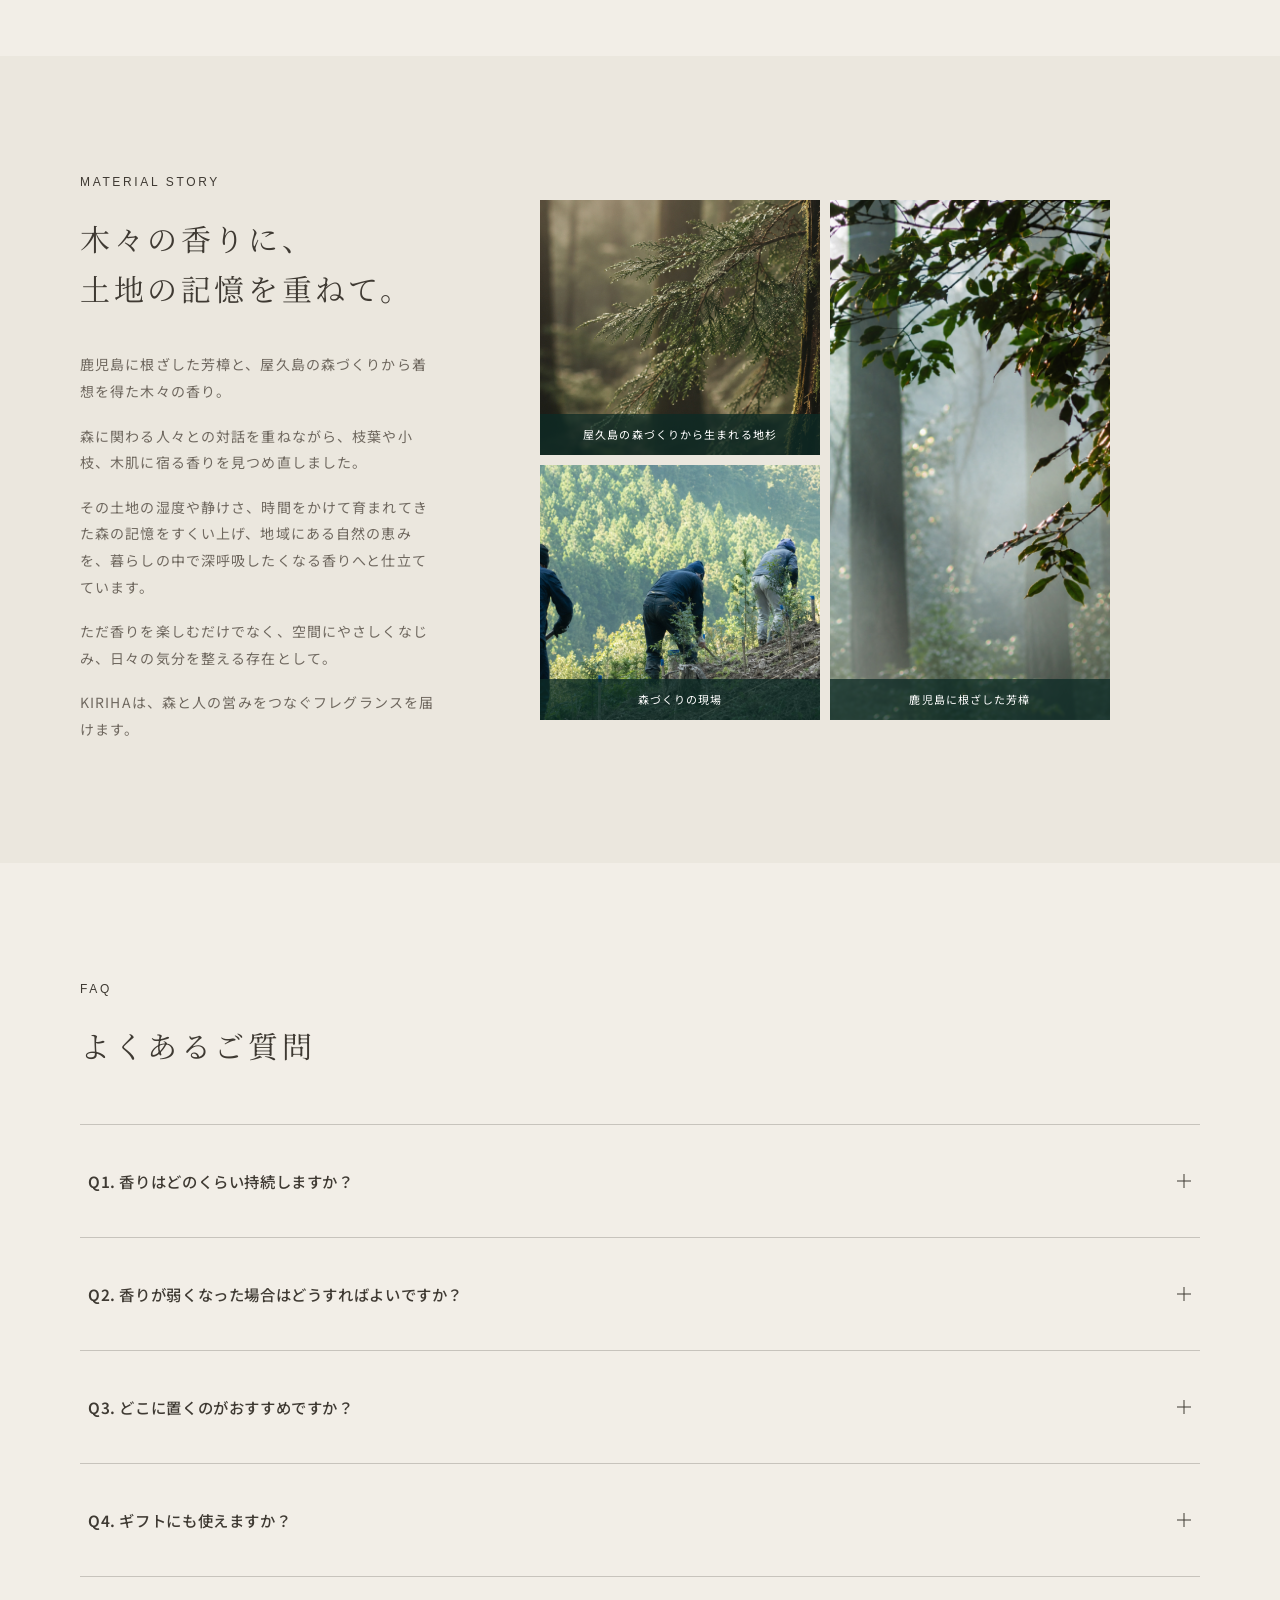
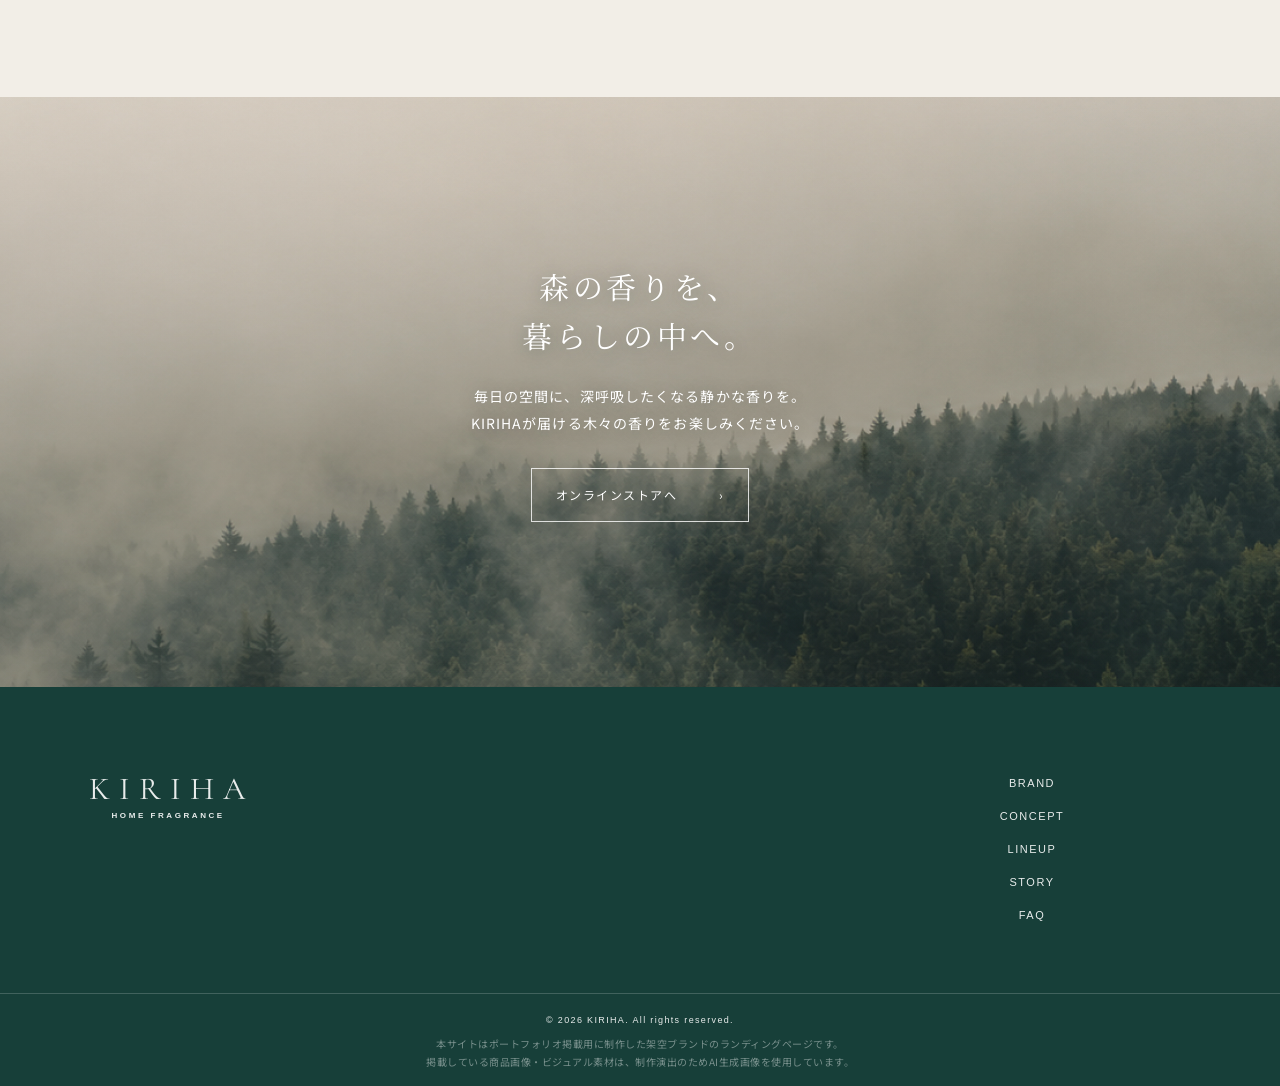
==== commit 991ff521: "CTAリンクとフォントフォールバックを修正" ====
--- a/index.html
+++ b/index.html
@@ -8,7 +8,7 @@
   <link rel="preconnect" href="https://fonts.googleapis.com">
   <link rel="preconnect" href="https://fonts.gstatic.com" crossorigin>
   <link href="https://fonts.googleapis.com/css2?family=Cormorant+Garamond:wght@400;500&family=Noto+Sans+JP:wght@400;500&family=Noto+Serif+JP:wght@400;500&display=swap" rel="stylesheet">
-  <link rel="stylesheet" href="css/style.css?v=34">
+  <link rel="stylesheet" href="css/style.css?v=35">
 </head>
 <body>
   <header class="header">
@@ -224,7 +224,7 @@
       <div class="cta__content">
         <h2 class="section-title">森の香りを、<br>暮らしの中へ。</h2>
         <p>毎日の空間に、深呼吸したくなる静かな香りを。<br>KIRIHAが届ける木々の香りをお楽しみください。</p>
-        <a class="button button--light" href="#products">オンラインストアへ<span aria-hidden="true">›</span></a>
+        <a class="button button--light" href="#scent">オンラインストアへ<span aria-hidden="true">›</span></a>
       </div>
     </section>
   </main>
@@ -233,7 +233,11 @@
     <div class="container footer__grid">
       <a class="logo logo--footer" href="#top"><span class="logo__main">KIRIHA</span><span class="logo__sub">HOME FRAGRANCE</span></a>
       <nav class="footer__nav" aria-label="フッターナビゲーション">
-        <a href="#brand-story">BRAND</a><a href="#concept">CONCEPT</a><a href="#scent">LINEUP</a><a href="#material">STORY</a><a href="#faq">FAQ</a>
+        <a href="#brand-story">BRAND</a>
+        <a href="#concept">CONCEPT</a>
+        <a href="#scent">LINEUP</a>
+        <a href="#material">STORY</a>
+        <a href="#faq">FAQ</a>
       </nav>
     </div>
     <p class="footer__copyright">© 2026 KIRIHA. All rights reserved.</p>
@@ -243,6 +247,6 @@
     <span aria-hidden="true">↑</span>
   </button>
   <script src="js/main.js"></script>
-  <script src="js/navigation.js?v=4"></script>
+  <script src="js/navigation.js?v=5"></script>
 </body>
 </html>
--- a/css/style.css
+++ b/css/style.css
@@ -15,7 +15,7 @@
   --content-width-wide: 1440px;
   --font-serif: "Noto Serif JP", "Yu Mincho", "Hiragino Mincho ProN", serif;
   --font-sans: "Noto Sans JP", "Hiragino Kaku Gothic ProN", "Yu Gothic", "Meiryo", sans-serif;
-  --font-en: Avenir, "Avenir Next", "Helvetica Neue", Arial, sans-serif;
+  --font-en: "Avenir Next", Avenir, "Helvetica Neue", Helvetica, Arial, sans-serif;
   --font-logo: "Cormorant Garamond", "EB Garamond", Garamond, "Times New Roman", serif;
 }
 
@@ -919,7 +919,6 @@
   }
 
   .header {
-    position: fixed;
     z-index: 30;
     height: 64px;
     background: rgba(250, 247, 240, 0.86);
@@ -1082,14 +1081,6 @@
     transform-origin: left center;
   }
 
-  .mobile-menu__nav a span {
-    color: var(--color-muted);
-    font-family: var(--font-en);
-    font-size: 10px;
-    font-weight: 500;
-    letter-spacing: 0.18em;
-  }
-
   .hero {
     display: flex;
     flex-direction: column;
@@ -1161,7 +1152,6 @@
     width: min(calc(100% - 50px), 520px);
     height: 620px;
     min-height: 0;
-    margin: 0 auto;
   }
 
   .concept__vertical {
@@ -1223,11 +1213,6 @@
     text-indent: 0.3em;
   }
 
-  .footer__nav {
-    justify-self: center;
-    align-items: center;
-    text-align: center;
-  }
 }
 
 @media (min-width: 768px) and (max-width: 1023px) {
@@ -1254,9 +1239,7 @@
     max-width: 360px;
     margin-bottom: 26px;
   }
-}
-
-@media (min-width: 768px) and (max-width: 1023px) {
+
   .scent {
     min-height: auto;
     padding: 96px 0 104px;
@@ -1267,9 +1250,7 @@
   }
 
   .scent__cards {
-    grid-template-columns: 1fr;
     gap: 24px;
-    max-width: 720px;
   }
 }
 
@@ -1288,7 +1269,6 @@
 
   .section-title {
     font-size: 27px;
-    line-height: 1.65;
   }
 
   .eyebrow {
@@ -1306,7 +1286,6 @@
 
   .mobile-menu {
     padding: clamp(18px, 4vh, 28px) 20px 24px;
-    background: rgba(248, 243, 233, 0.97);
   }
 
   .mobile-menu__nav a {
@@ -1314,15 +1293,6 @@
     gap: 18px;
     padding: clamp(13px, 2vh, 16px) 4px;
     font-size: 20px;
-    line-height: 1.5;
-  }
-
-  .mobile-menu__nav a span {
-    font-size: 11px;
-  }
-
-  .hero {
-    min-height: 0;
   }
 
   .hero__picture {
@@ -1334,7 +1304,6 @@
   }
 
   .hero__content {
-    width: 100%;
     padding: 44px 20px 52px;
   }
 
@@ -1395,12 +1364,6 @@
   .concept__visual {
     width: min(100%, 440px);
     height: 520px;
-    min-height: 0;
-    margin: 0 auto;
-  }
-
-  .concept__vertical {
-    display: none;
   }
 
   .scent {
@@ -1421,7 +1384,6 @@
   }
 
   .scent__cards {
-    grid-template-columns: 1fr;
     gap: 14px;
   }
 
@@ -1460,19 +1422,8 @@
   }
 
   .product__grid {
-    grid-template-columns: 1fr;
     gap: 52px;
     padding: 0;
-  }
-
-  .product__image {
-    height: auto;
-    aspect-ratio: 0.81;
-  }
-
-  .product__notes > img {
-    height: auto;
-    aspect-ratio: 1 / 0.96;
   }
 
   .material__grid {
@@ -1525,7 +1476,6 @@
   }
 
   .footer__grid {
-    column-gap: clamp(32px, 10vw, 48px);
     row-gap: 40px;
     width: min(calc(100% - 64px), 360px);
     min-height: 280px;
